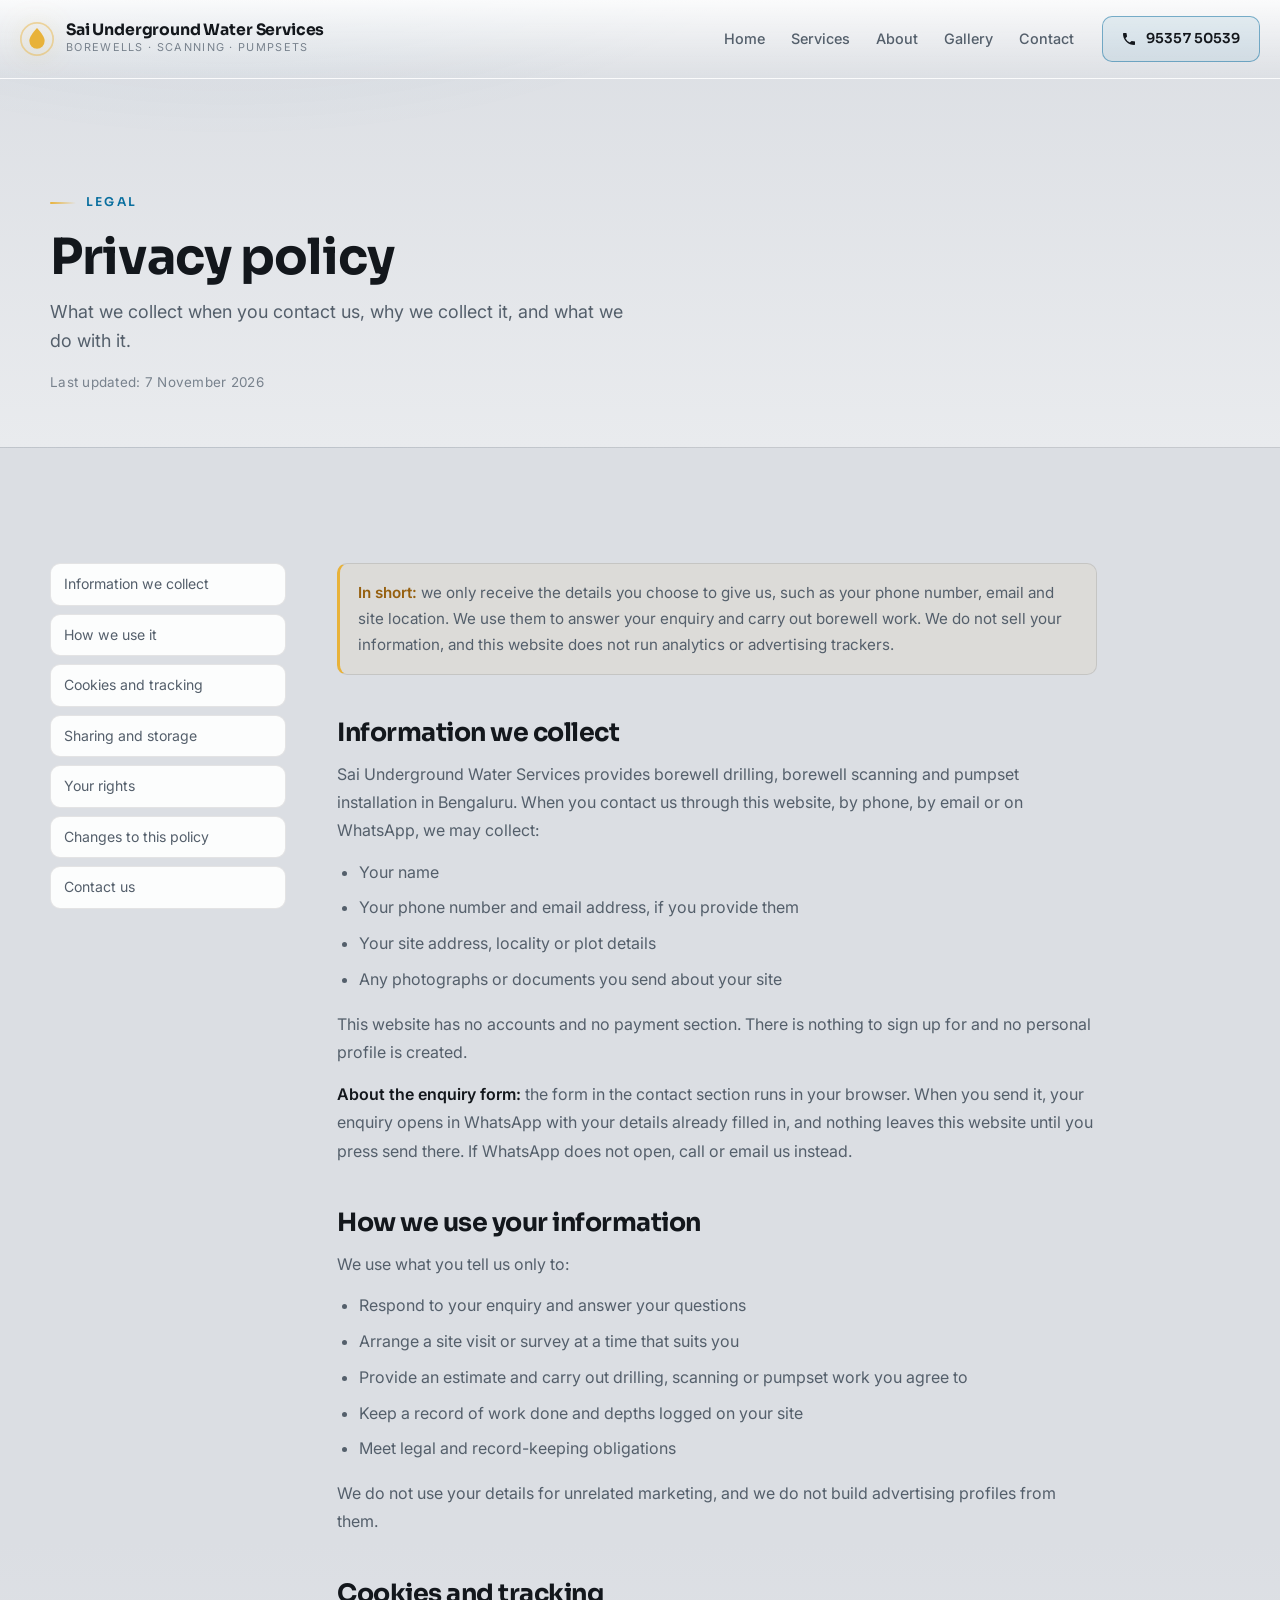
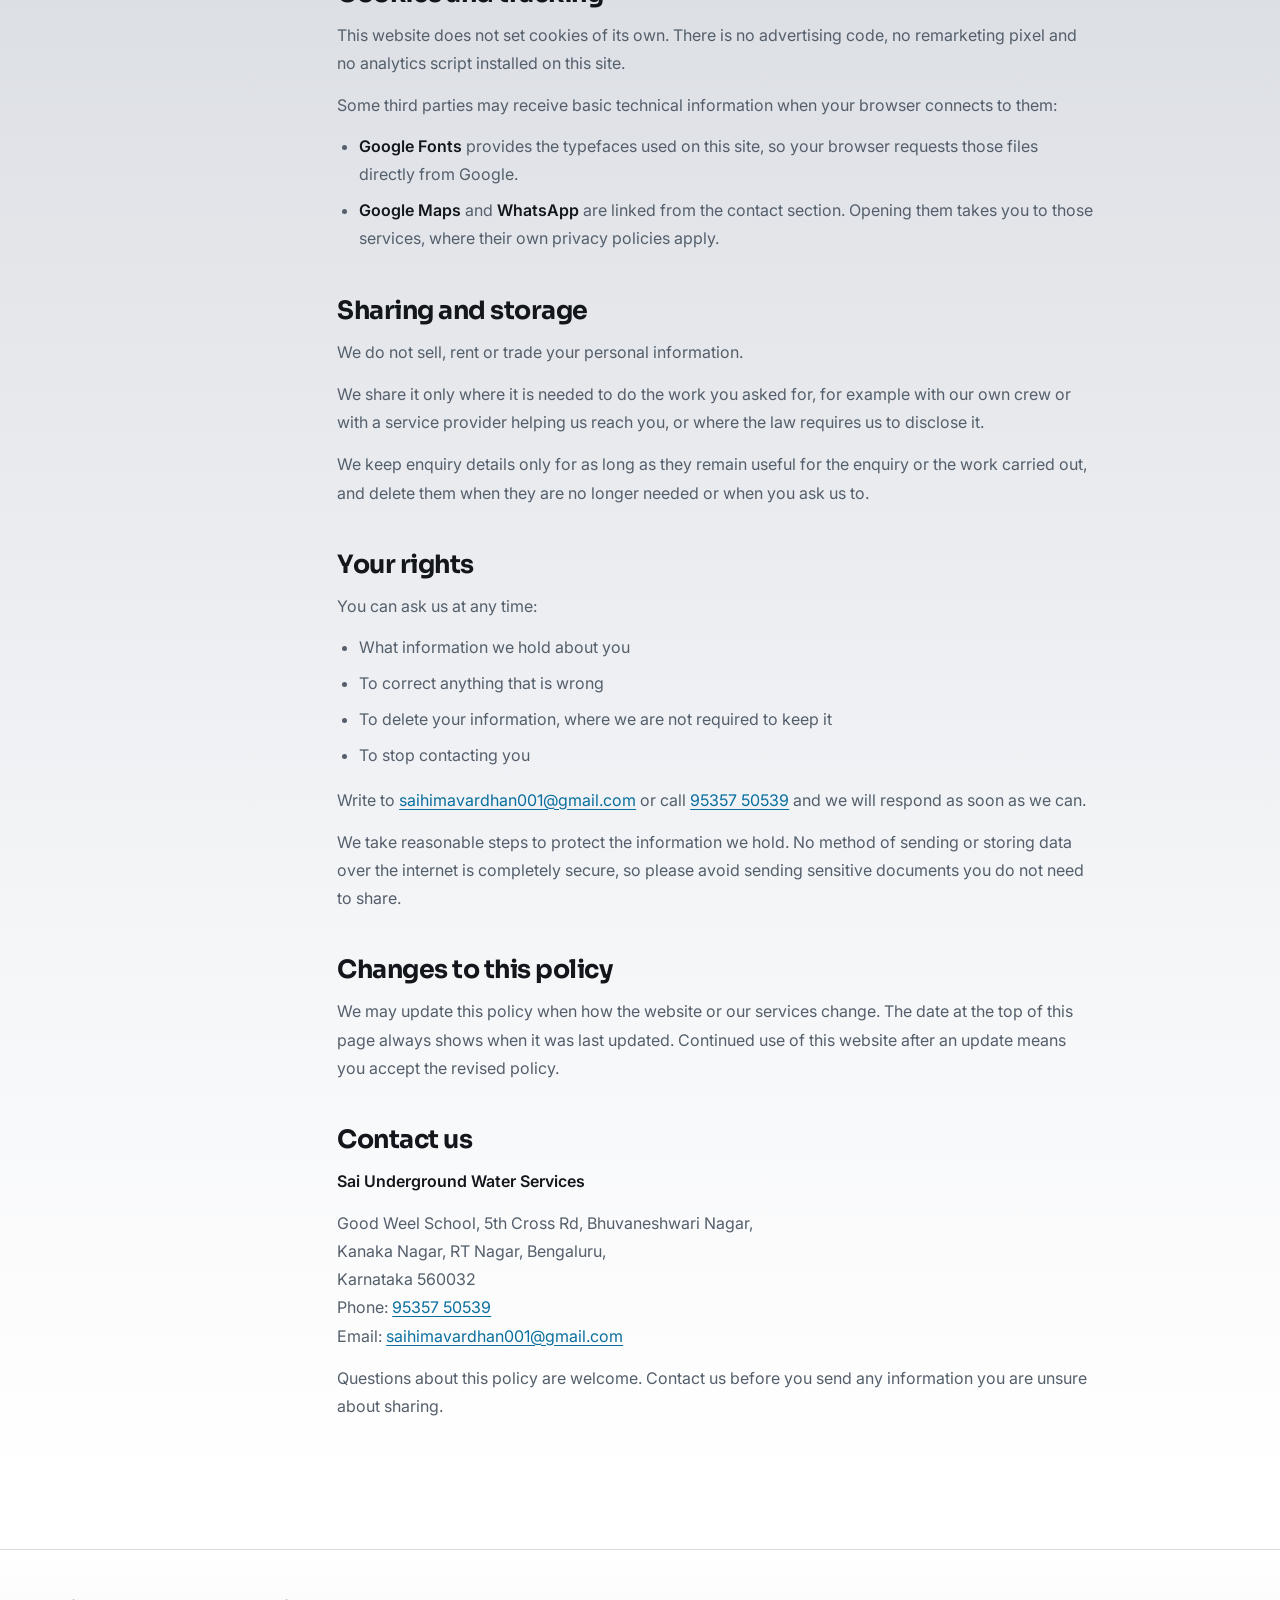
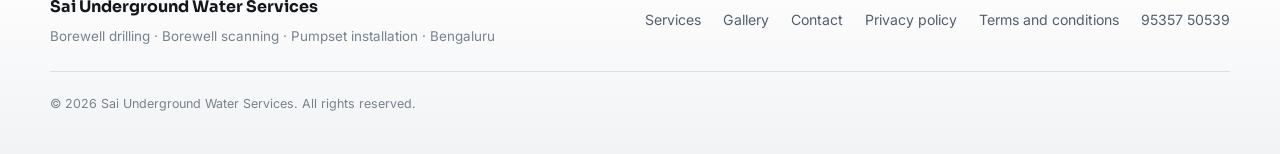
==== privacy.html @ 3553fe93 "Initial commit: Underground Water Services website" ====
<!DOCTYPE html>
<html lang="en">
<head>
<meta charset="utf-8">
<meta name="viewport" content="width=device-width, initial-scale=1">
<title>Privacy Policy | Sai Underground Water Services</title>
<meta name="description" content="How Sai Underground Water Services collects, uses and protects your information when you call, email or use this website.">
<meta name="robots" content="index, follow">
<meta name="theme-color" content="#0a1522">
<link rel="icon" href="assets/favicon.svg" type="image/svg+xml">
<link rel="icon" href="assets/favicon-32.png" sizes="32x32" type="image/png">
<link rel="apple-touch-icon" href="assets/apple-touch-icon.png">
<link rel="preconnect" href="https://fonts.googleapis.com">
<link rel="preconnect" href="https://fonts.gstatic.com" crossorigin>
<link href="https://fonts.googleapis.com/css2?family=Sora:wght@500;600;700;800&family=Inter:wght@400;500;600&display=swap" rel="stylesheet">
<link rel="stylesheet" href="css/styles.css">
<noscript>
  <style>
    .reveal { opacity: 1 !important; transform: none !important; }
    .nav-burger { display: none !important; }
    .nav-links { display: flex !important; }
  </style>
</noscript>
</head>
<body>

<div class="progress-bar" id="progressBar" aria-hidden="true"></div>

<!-- ================= NAV ================= -->
<header class="nav" id="nav">
  <div class="nav-inner">
    <a class="brand" href="index.html" aria-label="Sai Underground Water Services home">
      <span class="brand-mark" aria-hidden="true">
        <svg viewBox="0 0 40 40" width="34" height="34">
          <circle cx="20" cy="20" r="19" fill="none" stroke="currentColor" stroke-width="2" opacity=".45"/>
          <path d="M20 7c5.2 6 9 10.6 9 15.4A9 9 0 0 1 11 22.4C11 17.6 14.8 13 20 7z" fill="currentColor"/>
        </svg>
      </span>
      <span class="brand-text">
        <strong>Sai Underground Water Services</strong>
        <small>Borewells · Scanning · Pumpsets</small>
      </span>
    </a>

    <nav class="nav-links" aria-label="Primary">
      <a href="index.html">Home</a>
      <a href="index.html#services">Services</a>
      <a href="index.html#about">About</a>
      <a href="index.html#gallery">Gallery</a>
      <a href="index.html#contact">Contact</a>
    </nav>

    <a class="btn btn-call" href="tel:+919535750539">
      <svg viewBox="0 0 24 24" width="16" height="16" aria-hidden="true"><path d="M6.6 10.8a15.1 15.1 0 0 0 6.6 6.6l2.2-2.2a1 1 0 0 1 1-.25 11.4 11.4 0 0 0 3.6.57 1 1 0 0 1 1 1V20a1 1 0 0 1-1 1A17 17 0 0 1 3 4a1 1 0 0 1 1-1h3.5a1 1 0 0 1 1 1 11.4 11.4 0 0 0 .57 3.6 1 1 0 0 1-.25 1z" fill="currentColor"/></svg>
      95357 50539
    </a>

    <button class="nav-burger" id="navBurger" aria-label="Open menu" aria-expanded="false" aria-controls="navDrawer">
      <span></span><span></span><span></span>
    </button>
  </div>
  <div class="nav-drawer" id="navDrawer">
    <a href="index.html">Home</a>
    <a href="index.html#services">Services</a>
    <a href="index.html#about">About</a>
    <a href="index.html#gallery">Gallery</a>
    <a href="index.html#contact">Contact</a>
    <a class="btn btn-call" href="tel:+919535750539">Call 95357 50539</a>
  </div>
</header>

<main>

<div class="page-head">
  <div class="container">
    <p class="eyebrow">Legal</p>
    <h1>Privacy policy</h1>
    <p class="sec-sub">What we collect when you contact us, why we collect it, and what we do with it.</p>
    <p class="meta">Last updated: 7 November 2026</p>
  </div>
</div>

<section class="section">
  <div class="container legal">

    <nav class="legal-nav" aria-label="On this page">
      <a href="#collect">Information we collect</a>
      <a href="#use">How we use it</a>
      <a href="#cookies">Cookies and tracking</a>
      <a href="#sharing">Sharing and storage</a>
      <a href="#rights">Your rights</a>
      <a href="#changes">Changes to this policy</a>
      <a href="#contact-us">Contact us</a>
    </nav>

    <div class="legal-body">

      <p class="callout"><strong>In short:</strong> we only receive the details you choose to give us, such as your phone number, email and site location. We use them to answer your enquiry and carry out borewell work. We do not sell your information, and this website does not run analytics or advertising trackers.</p>

      <h2 id="collect">Information we collect</h2>
      <p>Sai Underground Water Services provides borewell drilling, borewell scanning and pumpset installation in Bengaluru. When you contact us through this website, by phone, by email or on WhatsApp, we may collect:</p>
      <ul>
        <li>Your name</li>
        <li>Your phone number and email address, if you provide them</li>
        <li>Your site address, locality or plot details</li>
        <li>Any photographs or documents you send about your site</li>
      </ul>
      <p>This website has no accounts and no payment section. There is nothing to sign up for and no personal profile is created.</p>
      <p><strong>About the enquiry form:</strong> the form in the contact section runs in your browser. When you send it, your enquiry opens in WhatsApp with your details already filled in, and nothing leaves this website until you press send there. If WhatsApp does not open, call or email us instead.</p>

      <h2 id="use">How we use your information</h2>
      <p>We use what you tell us only to:</p>
      <ul>
        <li>Respond to your enquiry and answer your questions</li>
        <li>Arrange a site visit or survey at a time that suits you</li>
        <li>Provide an estimate and carry out drilling, scanning or pumpset work you agree to</li>
        <li>Keep a record of work done and depths logged on your site</li>
        <li>Meet legal and record-keeping obligations</li>
      </ul>
      <p>We do not use your details for unrelated marketing, and we do not build advertising profiles from them.</p>

      <h2 id="cookies">Cookies and tracking</h2>
      <p>This website does not set cookies of its own. There is no advertising code, no remarketing pixel and no analytics script installed on this site.</p>
      <p>Some third parties may receive basic technical information when your browser connects to them:</p>
      <ul>
        <li><strong>Google Fonts</strong> provides the typefaces used on this site, so your browser requests those files directly from Google.</li>
        <li><strong>Google Maps</strong> and <strong>WhatsApp</strong> are linked from the contact section. Opening them takes you to those services, where their own privacy policies apply.</li>
      </ul>

      <h2 id="sharing">Sharing and storage</h2>
      <p>We do not sell, rent or trade your personal information.</p>
      <p>We share it only where it is needed to do the work you asked for, for example with our own crew or with a service provider helping us reach you, or where the law requires us to disclose it.</p>
      <p>We keep enquiry details only for as long as they remain useful for the enquiry or the work carried out, and delete them when they are no longer needed or when you ask us to.</p>

      <h2 id="rights">Your rights</h2>
      <p>You can ask us at any time:</p>
      <ul>
        <li>What information we hold about you</li>
        <li>To correct anything that is wrong</li>
        <li>To delete your information, where we are not required to keep it</li>
        <li>To stop contacting you</li>
      </ul>
      <p>Write to <a href="mailto:saihimavardhan001@gmail.com">saihimavardhan001@gmail.com</a> or call <a href="tel:+919535750539">95357 50539</a> and we will respond as soon as we can.</p>
      <p>We take reasonable steps to protect the information we hold. No method of sending or storing data over the internet is completely secure, so please avoid sending sensitive documents you do not need to share.</p>

      <h2 id="changes">Changes to this policy</h2>
      <p>We may update this policy when how the website or our services change. The date at the top of this page always shows when it was last updated. Continued use of this website after an update means you accept the revised policy.</p>

      <h2 id="contact-us">Contact us</h2>
      <p><strong>Sai Underground Water Services</strong></p>
      <address>
        Good Weel School, 5th Cross Rd, Bhuvaneshwari Nagar,<br>
        Kanaka Nagar, RT Nagar, Bengaluru,<br>
        Karnataka 560032
      </address>
      <p>Phone: <a href="tel:+919535750539">95357 50539</a><br>
      Email: <a href="mailto:saihimavardhan001@gmail.com">saihimavardhan001@gmail.com</a></p>
      <p>Questions about this policy are welcome. Contact us before you send any information you are unsure about sharing.</p>

    </div>
  </div>
</section>

</main>

<footer class="footer">
  <div class="container f-inner">
    <div class="f-brand">
      <strong>Sai Underground Water Services</strong>
      <p>Borewell drilling · Borewell scanning · Pumpset installation · Bengaluru</p>
    </div>
    <nav class="f-links" aria-label="Footer">
      <a href="index.html#services">Services</a>
      <a href="index.html#gallery">Gallery</a>
      <a href="index.html#contact">Contact</a>
      <a href="privacy.html">Privacy policy</a>
      <a href="terms.html">Terms and conditions</a>
      <a href="tel:+919535750539">95357 50539</a>
    </nav>
    <p class="f-copy">© <span id="year">2026</span> Sai Underground Water Services. All rights reserved.</p>
  </div>
</footer>

<script src="js/main.js"></script>
</body>
</html>
---- css/styles.css ----
/* =========================================================
   Sai Underground Water Services
   Premium scroll-driven borewell experience
   ========================================================= */

:root {
  /* ---- light page palette: gray to white ---- */
  --bg: #ffffff;
  --bg-soft: #f4f5f7;
  --bg-card: rgba(255, 255, 255, 0.92);

  --ink: #13171c;
  --muted: #545f6b;
  --muted-2: #78828d;
  --line: rgba(19, 26, 35, 0.11);
  --line-strong: rgba(19, 26, 35, 0.22);

  --amber: #e8b23a;
  --amber-soft: #ffd27a;
  --cyan: #0a6f9f;
  --cyan-deep: #085a84;
  --water: #1187c4;

  /* gold that stays readable as text on white */
  --gold-text: #96600f;

  --panel: rgba(255, 255, 255, 0.92);
  --shadow: 0 18px 44px -26px rgba(16, 24, 40, 0.34);
  --shadow-lg: 0 30px 70px -40px rgba(16, 24, 40, 0.42);

  --ghost-bg: rgba(255, 255, 255, 0.7);
  --ghost-hover-bg: rgba(10, 111, 159, 0.08);
  --ghost-hover-line: rgba(10, 111, 159, 0.5);
  --spot-glow: rgba(10, 111, 159, 0.13);
  --spot-line: rgba(10, 111, 159, 0.5);
  --nav-panel: rgba(255, 255, 255, 0.97);

  --radius: 18px;
  --radius-sm: 12px;
  --max: 1180px;
  --ease: cubic-bezier(0.22, 0.61, 0.36, 1);
  --font-head: "Sora", system-ui, -apple-system, "Segoe UI", sans-serif;
  --font-body: "Inter", system-ui, -apple-system, "Segoe UI", sans-serif;
}

/* The full-bleed journey scene, the nav while it sits over that scene,
   and the lightbox are dark by design. They borrow the page tokens, so
   this block gives them back the night palette in one place. */
:is(.journey, .nav:not(.is-light), .lightbox) {
  --ink: #eef5fc;
  --muted: #9db0c4;
  --muted-2: #7b8fa3;
  --line: rgba(150, 182, 214, 0.16);
  --line-strong: rgba(150, 182, 214, 0.3);
  --gold-text: #ffd27a;
  --cyan: #5fd0ff;
  --cyan-deep: #1c9ed6;
  --water: #38bdf8;
  --ghost-bg: rgba(255, 255, 255, 0.05);
  --ghost-hover-bg: rgba(95, 208, 255, 0.1);
  --ghost-hover-line: rgba(95, 208, 255, 0.55);
  --spot-glow: rgba(95, 208, 255, 0.17);
  --spot-line: rgba(95, 208, 255, 0.6);
  --nav-panel: rgba(7, 13, 21, 0.97);
  /* body already resolved --ink to the light value, so these subtrees
     have to restate color or they would inherit dark-on-dark text */
  color: var(--ink);
}

*,
*::before,
*::after {
  box-sizing: border-box;
}

html {
  background-color: #dbdee3;
  scroll-behavior: smooth;
  -webkit-text-size-adjust: 100%;
}

body {
  margin: 0;
  /* gray at the top of the document, white by the bottom */
  background: linear-gradient(
    180deg,
    #dbdee3 0%,
    #dbdee3 46%,
    #e7e9ed 60%,
    #f5f6f8 76%,
    #ffffff 92%,
    #ffffff 100%
  );
  color: var(--ink);
  font-family: var(--font-body);
  font-size: 16px;
  line-height: 1.6;
  overflow-x: hidden;
  -webkit-font-smoothing: antialiased;
}

img,
svg {
  display: block;
  max-width: 100%;
}

a {
  color: inherit;
  text-decoration: none;
}

h1,
h2,
h3,
h4 {
  font-family: var(--font-head);
  line-height: 1.08;
  margin: 0;
  letter-spacing: -0.02em;
  font-weight: 700;
}

p {
  margin: 0;
}

address {
  font-style: normal;
}

::selection {
  background: rgba(232, 178, 58, 0.35);
  color: #fff;
}

/* ---------- shared ---------- */

.container {
  width: min(100% - 40px, var(--max));
  margin-inline: auto;
}

.section {
  position: relative;
  padding: clamp(72px, 9vw, 132px) 0;
}

.eyebrow {
  display: inline-flex;
  align-items: center;
  gap: 10px;
  font-family: var(--font-head);
  font-size: 0.76rem;
  font-weight: 600;
  letter-spacing: 0.18em;
  text-transform: uppercase;
  color: var(--cyan);
  margin-bottom: 18px;
}

.eyebrow::before {
  content: "";
  width: 26px;
  height: 2px;
  border-radius: 2px;
  background: linear-gradient(90deg, var(--amber), transparent);
}

.sec-head {
  max-width: 620px;
  margin-bottom: clamp(36px, 5vw, 60px);
}

.sec-head h2 {
  font-size: clamp(2rem, 4.2vw, 3.1rem);
  margin-bottom: 16px;
}

.sec-sub {
  color: var(--muted);
  font-size: clamp(1rem, 1.4vw, 1.12rem);
  max-width: 54ch;
}

/* ---------- buttons ---------- */

.btn {
  display: inline-flex;
  align-items: center;
  justify-content: center;
  gap: 9px;
  font-family: var(--font-head);
  font-size: 0.92rem;
  font-weight: 600;
  letter-spacing: 0.01em;
  padding: 13px 22px;
  border-radius: 10px;
  border: 1px solid transparent;
  cursor: pointer;
  transition: transform 0.35s var(--ease), box-shadow 0.35s var(--ease),
    background 0.35s var(--ease), border-color 0.35s var(--ease), color 0.35s var(--ease);
  white-space: nowrap;
  will-change: transform;
}

.btn:focus-visible,
a:focus-visible,
button:focus-visible,
.tile:focus-visible {
  outline: 2px solid var(--cyan);
  outline-offset: 3px;
}

.btn-primary {
  background: linear-gradient(135deg, var(--amber-soft), var(--amber));
  color: #1a1204;
  box-shadow: 0 10px 30px -12px rgba(232, 178, 58, 0.75);
}

.btn-primary:hover {
  transform: translateY(-2px);
  box-shadow: 0 16px 36px -12px rgba(232, 178, 58, 0.85);
}

.btn-ghost {
  background: var(--ghost-bg);
  border-color: var(--line-strong);
  color: var(--ink);
  backdrop-filter: blur(6px);
}

.btn-ghost:hover {
  transform: translateY(-2px);
  border-color: var(--ghost-hover-line);
  background: var(--ghost-hover-bg);
}

/* =========================================================
   PROGRESS BAR
   ========================================================= */

.progress-bar {
  position: fixed;
  top: 0;
  left: 0;
  height: 2px;
  width: 100%;
  transform: scaleX(0);
  transform-origin: 0 50%;
  background: linear-gradient(90deg, var(--cyan), var(--amber));
  z-index: 120;
  pointer-events: none;
}

/* =========================================================
   NAV
   ========================================================= */

.nav {
  position: fixed;
  top: 0;
  left: 0;
  right: 0;
  z-index: 100;
  padding: 16px 0;
  transition: background 0.4s var(--ease), padding 0.4s var(--ease),
    border-color 0.4s var(--ease), backdrop-filter 0.4s var(--ease);
  border-bottom: 1px solid transparent;
  background: linear-gradient(180deg, rgba(7, 13, 21, 0.72), rgba(7, 13, 21, 0));
}

.nav.is-scrolled {
  padding: 10px 0;
  background: rgba(7, 13, 21, 0.82);
  backdrop-filter: blur(14px);
  -webkit-backdrop-filter: blur(14px);
  border-bottom-color: var(--line);
}

/* over the light page instead of the scene */
.nav.is-light {
  background: linear-gradient(180deg, rgba(255, 255, 255, 0.88), rgba(255, 255, 255, 0));
}

.nav.is-light.is-scrolled {
  background: rgba(255, 255, 255, 0.86);
  border-bottom-color: var(--line);
}

.nav-inner {
  width: min(100% - 40px, 1320px);
  margin-inline: auto;
  display: flex;
  align-items: center;
  gap: 28px;
}

.brand {
  display: inline-flex;
  align-items: center;
  gap: 12px;
  min-width: 0;
}

.brand-mark {
  color: var(--amber);
  flex: none;
  filter: drop-shadow(0 0 14px rgba(232, 178, 58, 0.35));
}

.brand-mark svg {
  width: 34px;
  height: 34px;
}

.brand-text {
  display: flex;
  flex-direction: column;
  min-width: 0;
}

.brand-text strong {
  font-family: var(--font-head);
  font-size: 0.98rem;
  font-weight: 700;
  line-height: 1.15;
  letter-spacing: -0.01em;
  white-space: nowrap;
}

.brand-text small {
  color: var(--muted-2);
  font-size: 0.68rem;
  letter-spacing: 0.12em;
  text-transform: uppercase;
  white-space: nowrap;
}

.nav-links {
  display: flex;
  align-items: center;
  gap: 26px;
  margin-left: auto;
}

.nav-links a {
  position: relative;
  z-index: 0;
  font-size: 0.9rem;
  font-weight: 500;
  color: var(--muted);
  padding: 6px 0;
  transition: color 0.3s var(--ease);
}

/* soft pool of light that sits behind the current section's link */
.nav-links a::before {
  content: "";
  position: absolute;
  left: 0;
  top: 50%;
  width: 100%;
  height: 300%;
  transform: translateY(-50%);
  background: radial-gradient(
    closest-side,
    var(--spot-glow),
    transparent 78%
  );
  opacity: 0;
  transition: opacity 0.45s var(--ease);
  pointer-events: none;
  z-index: -1;
}

.nav-links a::after {
  content: "";
  position: absolute;
  left: 0;
  bottom: 0;
  width: 100%;
  height: 1px;
  background: linear-gradient(90deg, var(--cyan), var(--amber));
  transform: scaleX(0);
  transform-origin: 0 50%;
  transition: transform 0.4s var(--ease), box-shadow 0.4s var(--ease);
}

.nav-links a:hover {
  color: var(--ink);
}

.nav-links a:hover::after {
  transform: scaleX(1);
}

/* the section you are currently reading stays lit */
.nav-links a.is-active {
  color: var(--ink);
}

.nav-links a.is-active::before {
  opacity: 1;
}

.nav-links a.is-active::after {
  transform: scaleX(1);
  box-shadow: 0 0 10px var(--spot-line);
}

.btn-call {
  background: var(--ghost-hover-bg);
  border-color: var(--spot-line);
  color: var(--ink);
  font-size: 0.86rem;
  padding: 11px 18px;
}

.btn-call:hover {
  background: var(--spot-glow);
  border-color: var(--spot-line);
  transform: translateY(-1px);
}

.nav-burger {
  display: none;
  margin-left: auto;
  width: 44px;
  height: 44px;
  border-radius: 12px;
  border: 1px solid var(--line-strong);
  background: var(--ghost-bg);
  cursor: pointer;
  padding: 12px 11px;
  flex-direction: column;
  justify-content: space-between;
}

.nav-burger span {
  display: block;
  height: 2px;
  border-radius: 2px;
  background: var(--ink);
  transition: transform 0.35s var(--ease), opacity 0.25s var(--ease);
}

.nav-burger[aria-expanded="true"] span:nth-child(1) {
  transform: translateY(8px) rotate(45deg);
}

.nav-burger[aria-expanded="true"] span:nth-child(2) {
  opacity: 0;
}

.nav-burger[aria-expanded="true"] span:nth-child(3) {
  transform: translateY(-8px) rotate(-45deg);
}

.nav-drawer {
  display: none;
  flex-direction: column;
  gap: 4px;
  padding: 14px 20px 22px;
  background: var(--nav-panel);
  border-bottom: 1px solid var(--line);
  backdrop-filter: blur(16px);
}

.nav-drawer.open {
  display: flex;
}

.nav-drawer a {
  position: relative;
  padding: 12px 4px;
  color: var(--muted);
  border-bottom: 1px solid var(--line);
  font-size: 1rem;
  transition: color 0.3s var(--ease), background 0.3s var(--ease),
    box-shadow 0.3s var(--ease);
}

.nav-drawer a.is-active {
  color: var(--ink);
  box-shadow: inset 3px 0 0 var(--spot-line);
  background: linear-gradient(90deg, var(--spot-glow), transparent);
}

.nav-drawer a:last-child {
  border-bottom: 0;
}

.nav-drawer .btn {
  margin-top: 12px;
  color: var(--ink);
}

/* =========================================================
   JOURNEY / CINEMATIC SCROLL SCENE
   ========================================================= */

.journey {
  position: relative;
  height: 660vh;
  background: #07111f;
}

.journey-sticky {
  position: sticky;
  top: 0;
  height: 100vh;
  height: 100svh;
  overflow: hidden;
}

.scene {
  position: absolute;
  inset: 0;
  width: 100%;
  height: 100%;
}

/* readability scrims */
.journey-sticky::before {
  content: "";
  position: absolute;
  inset: 0;
  z-index: 2;
  pointer-events: none;
  background:
    linear-gradient(90deg, rgba(4, 10, 18, 0.82) 0%, rgba(4, 10, 18, 0.35) 32%, rgba(4, 10, 18, 0) 62%),
    linear-gradient(180deg, rgba(4, 10, 18, 0.55) 0%, rgba(4, 10, 18, 0) 22%, rgba(4, 10, 18, 0) 70%, rgba(4, 10, 18, 0.75) 100%);
}

.hero-copy {
  position: absolute;
  z-index: 4;
  left: clamp(20px, 7vw, 110px);
  top: 47%;
  transform: translateY(calc(-50% + var(--hero-y, 0px)));
  max-width: 720px;
  opacity: var(--hero-o, 1);
  visibility: var(--hero-v, visible);
  will-change: transform, opacity;
}

.hero-copy .eyebrow {
  color: var(--amber-soft);
}

.hero-copy h1 {
  font-size: clamp(2.4rem, 5.2vw, 3.9rem);
  font-weight: 800;
  letter-spacing: -0.035em;
  text-shadow: 0 18px 60px rgba(0, 0, 0, 0.45);
}

.hero-copy h1 em {
  font-style: normal;
  background: linear-gradient(120deg, var(--cyan) 0%, #a8e6ff 45%, var(--water) 100%);
  -webkit-background-clip: text;
  background-clip: text;
  color: transparent;
  filter: drop-shadow(0 0 18px rgba(95, 208, 255, 0.14));
}

.hero-copy .lede {
  margin-top: 24px;
  color: #b9c9da;
  font-size: clamp(1rem, 1.35vw, 1.12rem);
  line-height: 1.68;
  max-width: 46ch;
  text-shadow: 0 2px 20px rgba(0, 0, 0, 0.5);
}

.hero-cta {
  display: flex;
  flex-wrap: wrap;
  gap: 12px;
  margin-top: 32px;
}

.hero-cta .btn {
  pointer-events: auto;
}

/* step captions */

.steps {
  position: absolute;
  z-index: 4;
  left: clamp(20px, 7vw, 110px);
  bottom: clamp(40px, 8vh, 88px);
  width: min(440px, calc(100vw - 48px));
  height: 0;
  pointer-events: none;
}

.step {
  position: absolute;
  left: 0;
  bottom: 0;
  width: 100%;
  padding: 20px 22px 21px;
  border: 1px solid var(--line);
  border-radius: var(--radius);
  background: linear-gradient(160deg, rgba(14, 28, 42, 0.82), rgba(7, 14, 23, 0.72));
  box-shadow: 0 26px 70px -30px rgba(0, 0, 0, 0.9);
  opacity: 0;
  transform: translateY(20px);
  transition: opacity 0.55s var(--ease), transform 0.65s var(--ease);
  will-change: opacity, transform;
}

.step.is-active {
  opacity: 1;
  transform: translateY(0);
}

.step-num {
  display: inline-block;
  font-family: var(--font-head);
  font-size: 0.72rem;
  font-weight: 700;
  letter-spacing: 0.16em;
  color: var(--amber);
  margin-bottom: 8px;
}

.step h3 {
  font-size: 1.22rem;
  margin-bottom: 7px;
}

.step p {
  color: var(--muted);
  font-size: 0.9rem;
  line-height: 1.58;
}

.step-cta {
  display: flex;
  flex-wrap: wrap;
  gap: 10px;
  margin-top: 16px;
  pointer-events: none;
}

.step.is-active .step-cta {
  pointer-events: auto;
}

.step-cta .btn {
  padding: 10px 18px;
  font-size: 0.84rem;
}

/* depth HUD */

.depth-hud {
  position: absolute;
  z-index: 4;
  right: clamp(16px, 3.4vw, 48px);
  top: 50%;
  transform: translateY(-50%);
  display: flex;
  flex-direction: column;
  align-items: center;
  gap: 14px;
  pointer-events: none;
  opacity: var(--hud-o, 1);
  transition: opacity 0.4s var(--ease);
}

.depth-track {
  position: relative;
  width: 3px;
  height: clamp(140px, 26vh, 240px);
  border-radius: 3px;
  background: rgba(255, 255, 255, 0.12);
  overflow: visible;
}

.depth-fill {
  position: absolute;
  inset: 0;
  border-radius: 3px;
  background: linear-gradient(180deg, var(--amber), var(--cyan));
  transform-origin: 50% 0;
  transform: scaleY(var(--f, 0));
}

.depth-dot {
  position: absolute;
  left: 50%;
  top: calc(var(--f, 0) * 100%);
  width: 11px;
  height: 11px;
  margin-left: -5.5px;
  margin-top: -5.5px;
  border-radius: 50%;
  background: #eaf9ff;
  box-shadow: 0 0 0 4px rgba(95, 208, 255, 0.14), 0 0 10px rgba(95, 208, 255, 0.4);
}

.depth-read {
  display: flex;
  align-items: baseline;
  gap: 3px;
  font-family: var(--font-head);
  font-size: 1.05rem;
  font-weight: 700;
  color: #dff4ff;
  text-shadow: 0 2px 16px rgba(0, 0, 0, 0.6);
  font-variant-numeric: tabular-nums;
}

.depth-read small {
  font-size: 0.66rem;
  font-weight: 600;
  color: var(--muted);
  letter-spacing: 0.08em;
}

/* scroll hint */

.scroll-hint {
  position: absolute;
  z-index: 5;
  left: 50%;
  bottom: 26px;
  transform: translateX(-50%);
  display: flex;
  align-items: center;
  gap: 8px;
  font-family: var(--font-head);
  font-size: 0.66rem;
  font-weight: 600;
  letter-spacing: 0.24em;
  text-transform: uppercase;
  color: rgba(210, 230, 245, 0.55);
  opacity: var(--hint-o, 1);
  pointer-events: none;
  transition: opacity 0.4s var(--ease);
}

.scroll-hint svg {
  animation: hint-bob 2.4s var(--ease) infinite;
}

@keyframes hint-bob {
  0%, 100% { transform: translateY(-2px); }
  50% { transform: translateY(4px); }
}

/* =========================================================
   SERVICES
   ========================================================= */

.services {
  background:
    radial-gradient(900px 500px at 82% -10%, rgba(10, 111, 159, 0.07), transparent 60%),
    linear-gradient(180deg, #e9ebee 0%, #eff1f4 100%);
  border-top: 1px solid var(--line);
}

/* Numbered editorial rows: no boxes, no icon tiles. Each row
   arrives as it crosses the viewport, with its number, title and
   detail list cascading in behind the row itself. */
.svc-rows {
  border-top: 1px solid var(--line);
}

.svc-row {
  display: grid;
  grid-template-columns: clamp(58px, 7vw, 104px) minmax(0, 1.12fr) minmax(0, 0.88fr);
  gap: clamp(16px, 3vw, 48px);
  align-items: start;
  padding: clamp(28px, 3.6vw, 46px) 0;
  border-bottom: 1px solid var(--line);
}

.svc-n {
  font-family: var(--font-head);
  font-size: clamp(2.1rem, 4.4vw, 3.4rem);
  font-weight: 700;
  line-height: 0.92;
  letter-spacing: -0.04em;
  color: rgba(19, 26, 35, 0.15);
  font-variant-numeric: tabular-nums;
  transition: color 0.5s var(--ease);
}

.svc-row:hover .svc-n {
  color: rgba(10, 111, 159, 0.55);
}

.svc-body h3 {
  font-size: clamp(1.28rem, 2.2vw, 1.72rem);
  margin-bottom: 12px;
}

.svc-body p {
  color: var(--muted);
  font-size: 0.97rem;
  line-height: 1.7;
  max-width: 56ch;
}

.svc-row .ticks {
  margin: 4px 0 0;
}

/* inner cascade, so each row builds rather than pops in as one block */
.svc-n,
.svc-body,
.svc-row .ticks {
  opacity: 0;
  transform: translateY(14px);
  transition: opacity 0.7s var(--ease), transform 0.7s var(--ease);
}

.svc-body {
  transition-delay: 0.08s;
}

.svc-row .ticks {
  transition-delay: 0.16s;
}

.svc-row.in .svc-n,
.svc-row.in .svc-body,
.svc-row.in .ticks {
  opacity: 1;
  transform: none;
}

.ticks {
  list-style: none;
  margin: 18px 0 0;
  padding: 0;
  display: grid;
  gap: 8px;
}

.ticks li {
  position: relative;
  padding-left: 22px;
  font-size: 0.88rem;
  color: var(--muted);
}

.ticks li::before {
  content: "";
  position: absolute;
  left: 2px;
  top: 0.5em;
  width: 7px;
  height: 7px;
  border-radius: 50%;
  background: var(--cyan);
  box-shadow: 0 0 8px var(--spot-line);
}

/* =========================================================
   ABOUT
   ========================================================= */

.about {
  background:
    radial-gradient(760px 460px at 8% 20%, rgba(232, 178, 58, 0.1), transparent 65%),
    linear-gradient(180deg, #f2f3f6, #f7f8fa);
}

.about-grid {
  display: grid;
  grid-template-columns: 1.05fr 0.95fr;
  gap: clamp(32px, 5vw, 72px);
  align-items: center;
}

.about-copy h2 {
  font-size: clamp(2rem, 4vw, 3rem);
  margin-bottom: 22px;
}

.about-copy p {
  color: var(--muted);
  margin-bottom: 16px;
  max-width: 56ch;
}

.about-copy .btn {
  margin-top: 14px;
}

.about-feats {
  display: grid;
  grid-template-columns: 1fr 1fr;
  gap: 14px;
}

.feat {
  padding: 22px 20px;
  border: 1px solid var(--line);
  border-radius: var(--radius-sm);
  background: var(--panel);
  box-shadow: var(--shadow);
  transition: transform 0.45s var(--ease), border-color 0.45s var(--ease);
}

.feat:hover {
  transform: translateY(-3px);
  border-color: rgba(232, 178, 58, 0.5);
}

.feat strong {
  display: block;
  font-family: var(--font-head);
  font-size: 0.95rem;
  margin-bottom: 7px;
  color: var(--gold-text);
}

.feat span {
  color: var(--muted);
  font-size: 0.86rem;
  line-height: 1.55;
}

/* =========================================================
   GALLERY
   ========================================================= */

.gallery {
  background:
    radial-gradient(900px 500px at 100% 0%, rgba(10, 111, 159, 0.06), transparent 60%),
    linear-gradient(180deg, #f7f8fa, #fdfdfe);
  border-top: 1px solid var(--line);
}

.grid {
  display: grid;
  grid-template-columns: repeat(3, 1fr);
  grid-auto-rows: 214px;
  gap: 16px;
}

.tile {
  position: relative;
  margin: 0;
  overflow: hidden;
  border-radius: var(--radius);
  border: 1px solid var(--line);
  background: linear-gradient(145deg, #e4e7ec, #f2f4f7);
  cursor: zoom-in;
}

.tile:nth-child(1) {
  grid-column: span 2;
  grid-row: span 2;
}

.tile img {
  width: 100%;
  height: 100%;
  object-fit: cover;
  transition: transform 0.9s var(--ease), filter 0.7s var(--ease);
}

.tile:hover img,
.tile:focus-visible img {
  transform: scale(1.06);
  filter: saturate(1.08);
}

.tile figcaption {
  position: absolute;
  left: 0;
  right: 0;
  bottom: 0;
  padding: 34px 18px 15px;
  background: linear-gradient(180deg, transparent, rgba(4, 9, 15, 0.88));
  font-family: var(--font-head);
  font-size: 0.86rem;
  font-weight: 600;
  color: #e6f2fc;
  pointer-events: none;
}

/* missing-photo placeholder */
.tile.is-missing {
  cursor: default;
}

.tile.is-missing img {
  display: none;
}

.tile .ph {
  position: absolute;
  inset: 0;
  display: flex;
  flex-direction: column;
  align-items: center;
  justify-content: center;
  gap: 12px;
  background:
    radial-gradient(320px 200px at 30% 20%, rgba(10, 111, 159, 0.1), transparent 65%),
    repeating-linear-gradient(135deg, rgba(19, 26, 35, 0.035) 0 12px, transparent 12px 24px);
  color: var(--muted-2);
  font-size: 0.8rem;
  letter-spacing: 0.05em;
}

.tile .ph svg {
  width: 34px;
  height: 34px;
  color: rgba(10, 111, 159, 0.55);
}

/* =========================================================
   CONTACT
   ========================================================= */

.contact {
  background:
    radial-gradient(1000px 560px at 50% 0%, rgba(10, 111, 159, 0.07), transparent 62%),
    linear-gradient(180deg, #fdfdfe, #ffffff);
  border-top: 1px solid var(--line);
}

.contact-grid {
  display: grid;
  grid-template-columns: repeat(3, 1fr);
  gap: 18px;
  margin-bottom: 22px;
}

.c-card {
  padding: 28px 24px;
  border: 1px solid var(--line);
  border-radius: var(--radius);
  background: var(--panel);
  box-shadow: var(--shadow);
  display: flex;
  flex-direction: column;
  align-items: flex-start;
  gap: 10px;
  transition: transform 0.45s var(--ease), border-color 0.45s var(--ease);
}

.c-card:hover {
  transform: translateY(-4px);
  border-color: var(--ghost-hover-line);
}

.c-ico {
  display: inline-flex;
  align-items: center;
  justify-content: center;
  width: 44px;
  height: 44px;
  border-radius: 12px;
  color: var(--cyan);
  background: var(--ghost-hover-bg);
  border: 1px solid var(--ghost-hover-line);
  margin-bottom: 4px;
}

.c-ico svg {
  width: 21px;
  height: 21px;
}

.c-card h3 {
  font-size: 0.92rem;
  letter-spacing: 0.08em;
  text-transform: uppercase;
  color: var(--muted-2);
  font-weight: 600;
}

.c-big {
  font-family: var(--font-head);
  font-size: clamp(1.18rem, 1.8vw, 1.42rem);
  font-weight: 700;
  color: var(--ink);
  letter-spacing: -0.01em;
  transition: color 0.3s var(--ease);
  word-break: break-word;
}

.c-big:hover {
  color: var(--gold-text);
}

.c-mail {
  font-size: clamp(0.98rem, 1.5vw, 1.12rem);
}

.c-card p {
  color: var(--muted);
  font-size: 0.88rem;
  line-height: 1.55;
}

.c-card address {
  color: var(--muted);
  font-size: 0.9rem;
  line-height: 1.65;
}

.c-card .btn {
  margin-top: auto;
  padding: 10px 18px;
  font-size: 0.84rem;
}

.enquiry {
  border: 1px solid var(--line);
  border-radius: var(--radius);
  background: var(--panel);
  box-shadow: var(--shadow);
  padding: clamp(24px, 4vw, 38px);
}

.enquiry h3 {
  font-size: 1.3rem;
  margin-bottom: 20px;
}

.f-row {
  display: grid;
  grid-template-columns: 1fr 1fr;
  gap: 14px;
}

.enquiry label {
  display: block;
  margin-bottom: 14px;
  font-size: 0.78rem;
  font-weight: 600;
  letter-spacing: 0.06em;
  text-transform: uppercase;
  color: var(--muted-2);
}

.enquiry input,
.enquiry textarea {
  width: 100%;
  margin-top: 8px;
  padding: 13px 15px;
  border-radius: var(--radius-sm);
  border: 1px solid var(--line-strong);
  background: #ffffff;
  color: var(--ink);
  font-family: var(--font-body);
  font-size: 0.95rem;
  font-weight: 400;
  letter-spacing: normal;
  text-transform: none;
  transition: border-color 0.3s var(--ease), box-shadow 0.3s var(--ease);
}

.enquiry input::placeholder,
.enquiry textarea::placeholder {
  color: var(--muted-2);
}

.enquiry input:focus,
.enquiry textarea:focus {
  outline: none;
  border-color: var(--ghost-hover-line);
  box-shadow: 0 0 0 3px var(--spot-glow);
}

.enquiry textarea {
  resize: vertical;
  min-height: 110px;
}

.enquiry .btn {
  margin-top: 6px;
}

.f-hint {
  margin: -4px 0 8px;
  color: var(--muted-2);
  font-size: 0.85rem;
  line-height: 1.6;
  max-width: 62ch;
}

.f-note {
  margin-top: 14px;
  font-size: 0.88rem;
  color: var(--cyan);
  min-height: 1.2em;
}

.f-note.error {
  color: #b3261e;
}

/* =========================================================
   FOOTER
   ========================================================= */

.footer {
  border-top: 1px solid var(--line);
  background: linear-gradient(180deg, #ffffff, #f2f3f5);
  padding: 44px 0 40px;
}

.f-inner {
  display: flex;
  flex-wrap: wrap;
  align-items: center;
  justify-content: space-between;
  gap: 24px;
}

.f-brand strong {
  display: block;
  font-family: var(--font-head);
  font-size: 1rem;
  margin-bottom: 6px;
}

.f-brand p {
  color: var(--muted-2);
  font-size: 0.84rem;
}

.f-links {
  display: flex;
  flex-wrap: wrap;
  gap: 22px;
}

.f-links a {
  color: var(--muted);
  font-size: 0.88rem;
  transition: color 0.3s var(--ease);
}

.f-links a:hover {
  color: var(--gold-text);
}

.f-copy {
  width: 100%;
  padding-top: 22px;
  border-top: 1px solid var(--line);
  color: var(--muted-2);
  font-size: 0.78rem;
}

/* =========================================================
   LIGHTBOX
   ========================================================= */

.lightbox {
  position: fixed;
  inset: 0;
  z-index: 200;
  display: flex;
  align-items: center;
  justify-content: center;
  padding: 28px;
  background: rgba(3, 7, 12, 0.94);
  backdrop-filter: blur(8px);
  opacity: 0;
  transition: opacity 0.3s var(--ease);
}

.lightbox[hidden] {
  display: none;
}

.lightbox.open {
  opacity: 1;
}

.lightbox img {
  max-width: min(1100px, 92vw);
  max-height: 84vh;
  width: auto;
  border-radius: 14px;
  box-shadow: 0 40px 120px -30px rgba(0, 0, 0, 0.9);
}

.lb-close {
  position: absolute;
  top: 20px;
  right: 22px;
  width: 46px;
  height: 46px;
  padding: 0;
  display: inline-flex;
  align-items: center;
  justify-content: center;
  border-radius: 12px;
  border: 1px solid var(--line-strong);
  background: rgba(255, 255, 255, 0.06);
  color: var(--ink);
  cursor: pointer;
  transition: background 0.3s var(--ease), border-color 0.3s var(--ease);
}

.lb-close:hover {
  background: rgba(255, 255, 255, 0.14);
  border-color: rgba(95, 208, 255, 0.5);
}

/* =========================================================
   REVEAL
   ========================================================= */

.reveal {
  opacity: 0;
  transform: translateY(28px);
  transition: opacity 0.85s var(--ease), transform 0.85s var(--ease);
  will-change: opacity, transform;
}

.reveal.in {
  opacity: 1;
  transform: none;
}

/* =========================================================
   LEGAL PAGES (privacy / terms)
   ========================================================= */

.page-head {
  position: relative;
  padding: clamp(124px, 15vw, 186px) 0 clamp(34px, 5vw, 54px);
  background:
    radial-gradient(900px 420px at 18% -30%, rgba(10, 111, 159, 0.08), transparent 65%),
    linear-gradient(180deg, #dbdee3, #e9ebee);
  border-bottom: 1px solid var(--line);
}

.page-head .container {
  max-width: var(--max);
}

.page-head h1 {
  font-size: clamp(2rem, 4.4vw, 3.1rem);
  margin-bottom: 14px;
}

.page-head .meta {
  margin-top: 16px;
  color: var(--muted-2);
  font-size: 0.84rem;
  letter-spacing: 0.02em;
}

.legal {
  display: grid;
  grid-template-columns: 236px minmax(0, 1fr);
  gap: clamp(24px, 4vw, 56px);
  align-items: start;
}

.legal-nav {
  position: sticky;
  top: 96px;
  display: grid;
  gap: 8px;
}

.legal-nav a {
  display: block;
  padding: 9px 13px;
  border: 1px solid var(--line);
  border-radius: 10px;
  background: var(--panel);
  color: var(--muted);
  font-size: 0.88rem;
  transition: color 0.3s var(--ease), border-color 0.3s var(--ease),
    background 0.3s var(--ease);
}

.legal-nav a:hover,
.legal-nav a.is-current {
  color: var(--ink);
  border-color: var(--ghost-hover-line);
  background: var(--ghost-hover-bg);
}

.legal-body {
  max-width: 76ch;
}

.legal-body h2 {
  font-size: clamp(1.24rem, 2.4vw, 1.58rem);
  margin: 44px 0 14px;
  scroll-margin-top: 110px;
}

.legal-body h2:first-child {
  margin-top: 0;
}

.legal-body h3 {
  font-family: var(--font-head);
  font-size: 1.02rem;
  font-weight: 600;
  color: var(--gold-text);
  margin: 26px 0 8px;
}

.legal-body p {
  color: var(--muted);
  line-height: 1.76;
  margin-bottom: 14px;
}

.legal-body ul,
.legal-body ol {
  color: var(--muted);
  line-height: 1.74;
  margin: 0 0 16px;
  padding-left: 22px;
  display: grid;
  gap: 8px;
}

.legal-body strong {
  color: var(--ink);
  font-weight: 600;
}

.legal-body a {
  color: var(--cyan);
  text-decoration: underline;
  text-underline-offset: 3px;
}

.legal-body .callout {
  border: 1px solid var(--line);
  border-left: 3px solid var(--amber);
  background: rgba(232, 178, 58, 0.06);
  border-radius: 10px;
  padding: 16px 18px;
  margin: 0 0 20px;
  color: var(--muted);
  font-size: 0.95rem;
  line-height: 1.7;
}

.legal-body .callout strong {
  color: var(--gold-text);
}

.legal-body address {
  color: var(--muted);
  line-height: 1.75;
}

/* =========================================================
   RESPONSIVE
   ========================================================= */

@media (max-width: 1080px) {
  .nav-links {
    gap: 18px;
  }

  .brand-text strong {
    font-size: 0.9rem;
  }
}

@media (max-width: 940px) {
  .nav-links,
  .nav > .nav-inner > .btn-call {
    display: none;
  }

  .nav-burger {
    display: flex;
  }

  .about-grid {
    grid-template-columns: 1fr;
  }

  /* service rows: number and copy side by side, detail list under */
  .svc-row {
    grid-template-columns: 54px minmax(0, 1fr);
    gap: 8px 18px;
  }

  .svc-row .ticks {
    grid-column: 2;
    margin-top: 6px;
  }

  .legal {
    grid-template-columns: 1fr;
  }

  .legal-nav {
    position: static;
    grid-template-columns: repeat(auto-fit, minmax(170px, 1fr));
  }

  .contact-grid {
    grid-template-columns: 1fr 1fr;
  }

  .contact-grid .c-card:last-child {
    grid-column: span 2;
  }

  .journey {
    height: 520vh;
  }
}

@media (max-width: 760px) {
  .svc-row {
    grid-template-columns: 1fr;
    gap: 12px;
  }

  .svc-row .ticks {
    grid-column: 1;
  }

  .svc-n {
    font-size: 2rem;
  }

  .hero-copy {
    left: 20px;
    right: 20px;
    top: 43%;
    max-width: 520px;
  }

  .hero-copy .lede {
    max-width: 40ch;
  }

  .steps {
    left: 20px;
    right: 20px;
    width: auto;
    bottom: clamp(26px, 6vh, 50px);
  }

  .step {
    padding: 16px 17px 17px;
  }

  .step h3 {
    font-size: 1.06rem;
  }

  .step p {
    font-size: 0.84rem;
  }

  .depth-hud {
    right: 12px;
    gap: 9px;
  }

  .depth-track {
    height: 120px;
  }

  .depth-read {
    font-size: 0.86rem;
  }

  .grid {
    grid-template-columns: repeat(2, 1fr);
    grid-auto-rows: 190px;
  }

  .tile:nth-child(1) {
    grid-column: span 2;
    grid-row: auto;
  }

  .contact-grid {
    grid-template-columns: 1fr;
  }

  .contact-grid .c-card:last-child {
    grid-column: auto;
  }

  .f-row {
    grid-template-columns: 1fr;
  }

  .journey {
    height: 440vh;
  }
}

@media (max-width: 560px) {
  .brand-text small {
    display: none;
  }

  .brand-text strong {
    font-size: 0.84rem;
    white-space: normal;
    max-width: 170px;
    line-height: 1.2;
  }

  .hero-copy h1 {
    font-size: clamp(1.9rem, 8vw, 2.4rem);
  }

  .hero-copy .lede {
    font-size: 0.94rem;
  }

  .hero-cta .btn {
    padding: 11px 17px;
    font-size: 0.84rem;
  }

  .scroll-hint {
    display: none;
  }

  .depth-hud {
    top: auto;
    bottom: 24px;
    transform: none;
    flex-direction: row;
  }

  .depth-track {
    width: clamp(90px, 30vw, 140px);
    height: 3px;
  }

  .depth-fill {
    background: linear-gradient(90deg, var(--amber), var(--cyan));
    transform-origin: 0 50%;
    transform: scaleX(var(--f, 0));
  }

  .depth-dot {
    left: calc(var(--f, 0) * 100%);
    top: 50%;
    margin-left: -5.5px;
    margin-top: -5.5px;
  }

  .grid {
    grid-template-columns: 1fr;
    grid-auto-rows: 220px;
  }

  .tile:nth-child(1) {
    grid-column: auto;
  }

  .about-feats {
    grid-template-columns: 1fr;
  }

  .steps {
    bottom: 78px;
  }

  .journey {
    height: 400vh;
  }
}

/* =========================================================
   REDUCED MOTION
   ========================================================= */

html.reduced .journey {
  height: 100vh;
  height: 100svh;
}

html.reduced .journey-sticky {
  position: relative;
}

html.reduced .steps,
html.reduced .scroll-hint,
html.reduced .depth-hud {
  display: none;
}

html.reduced .reveal {
  opacity: 1;
  transform: none;
  transition: none;
}

html.reduced .svc-n,
html.reduced .svc-body,
html.reduced .svc-row .ticks {
  opacity: 1;
  transform: none;
  transition: none;
}

html.reduced .scroll-hint svg {
  animation: none;
}

@media (prefers-reduced-motion: reduce) {
  html {
    scroll-behavior: auto;
  }

  *,
  *::before,
  *::after {
    animation-duration: 0.001ms !important;
    animation-iteration-count: 1 !important;
    transition-duration: 0.001ms !important;
  }

  .journey {
    height: 100vh;
    height: 100svh;
  }

  .journey-sticky {
    position: relative;
  }

  .steps,
  .scroll-hint,
  .depth-hud {
    display: none;
  }

  .reveal {
    opacity: 1;
    transform: none;
  }
}
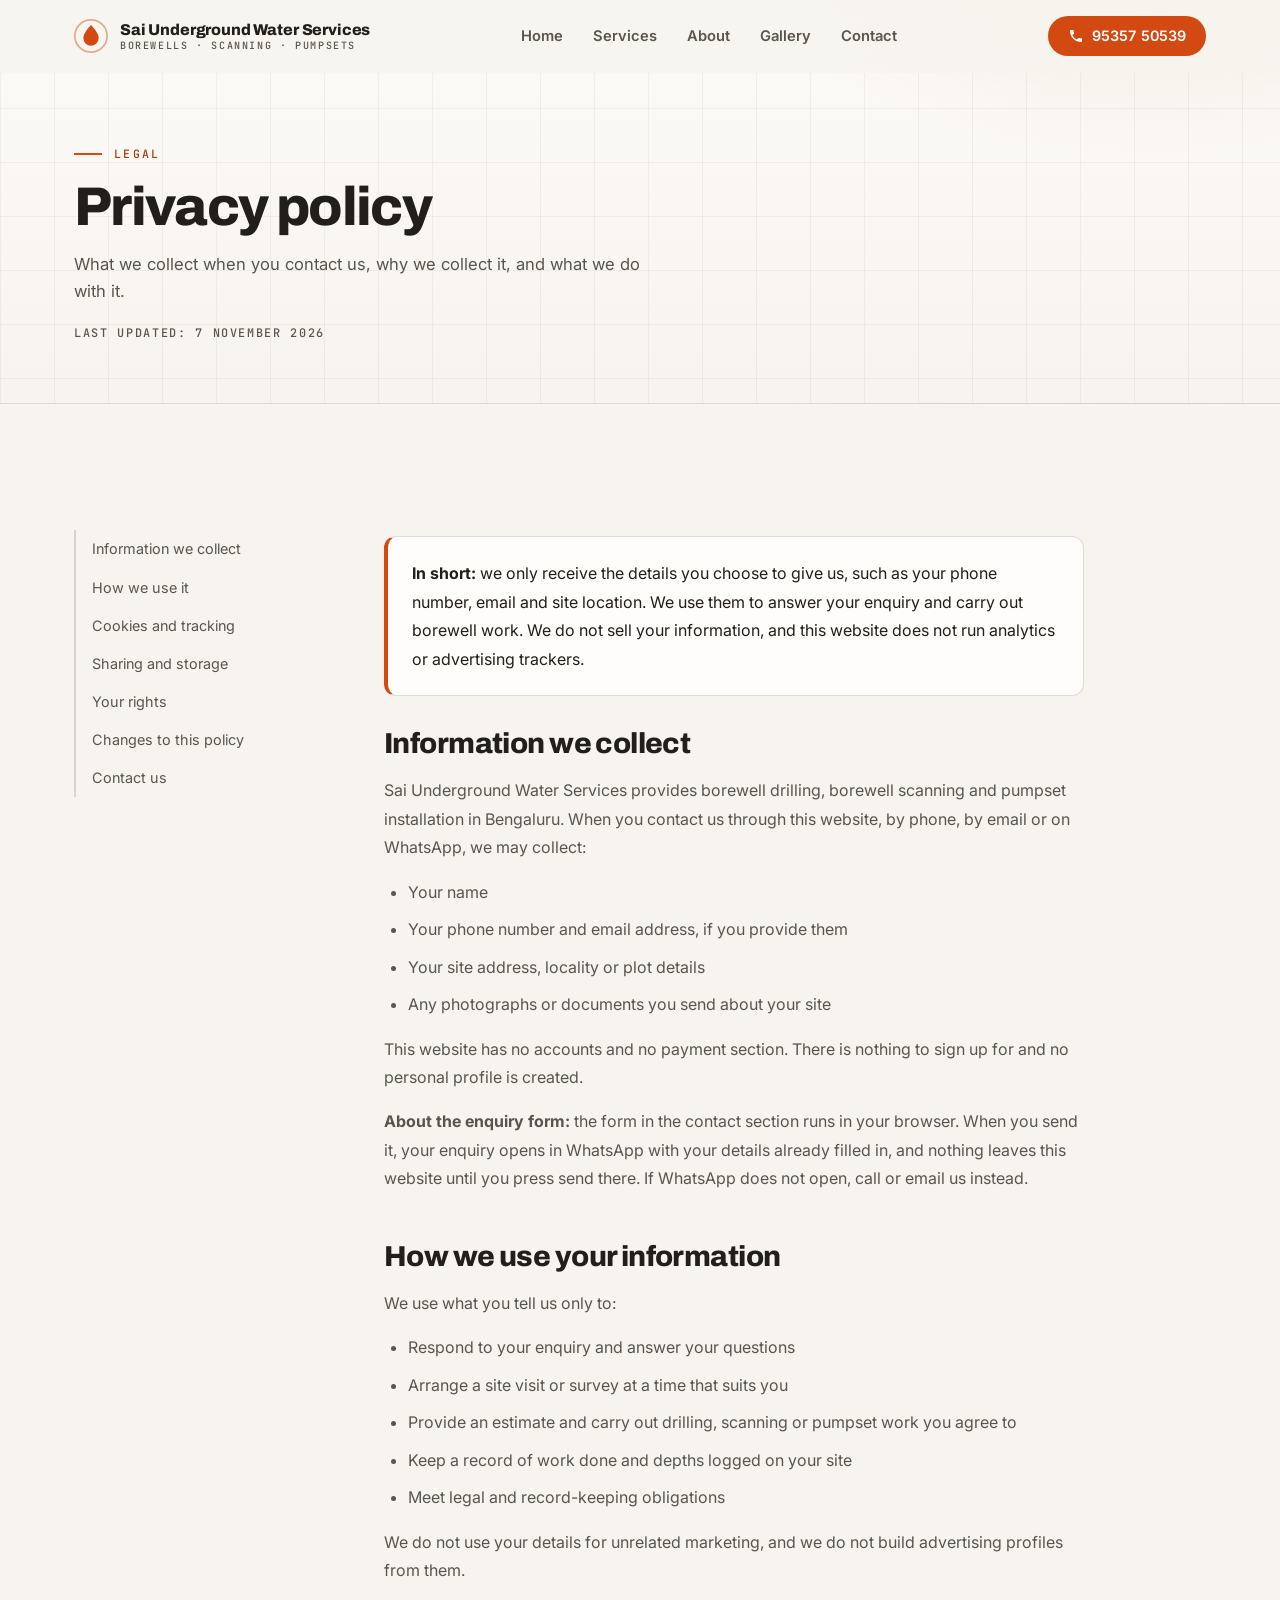
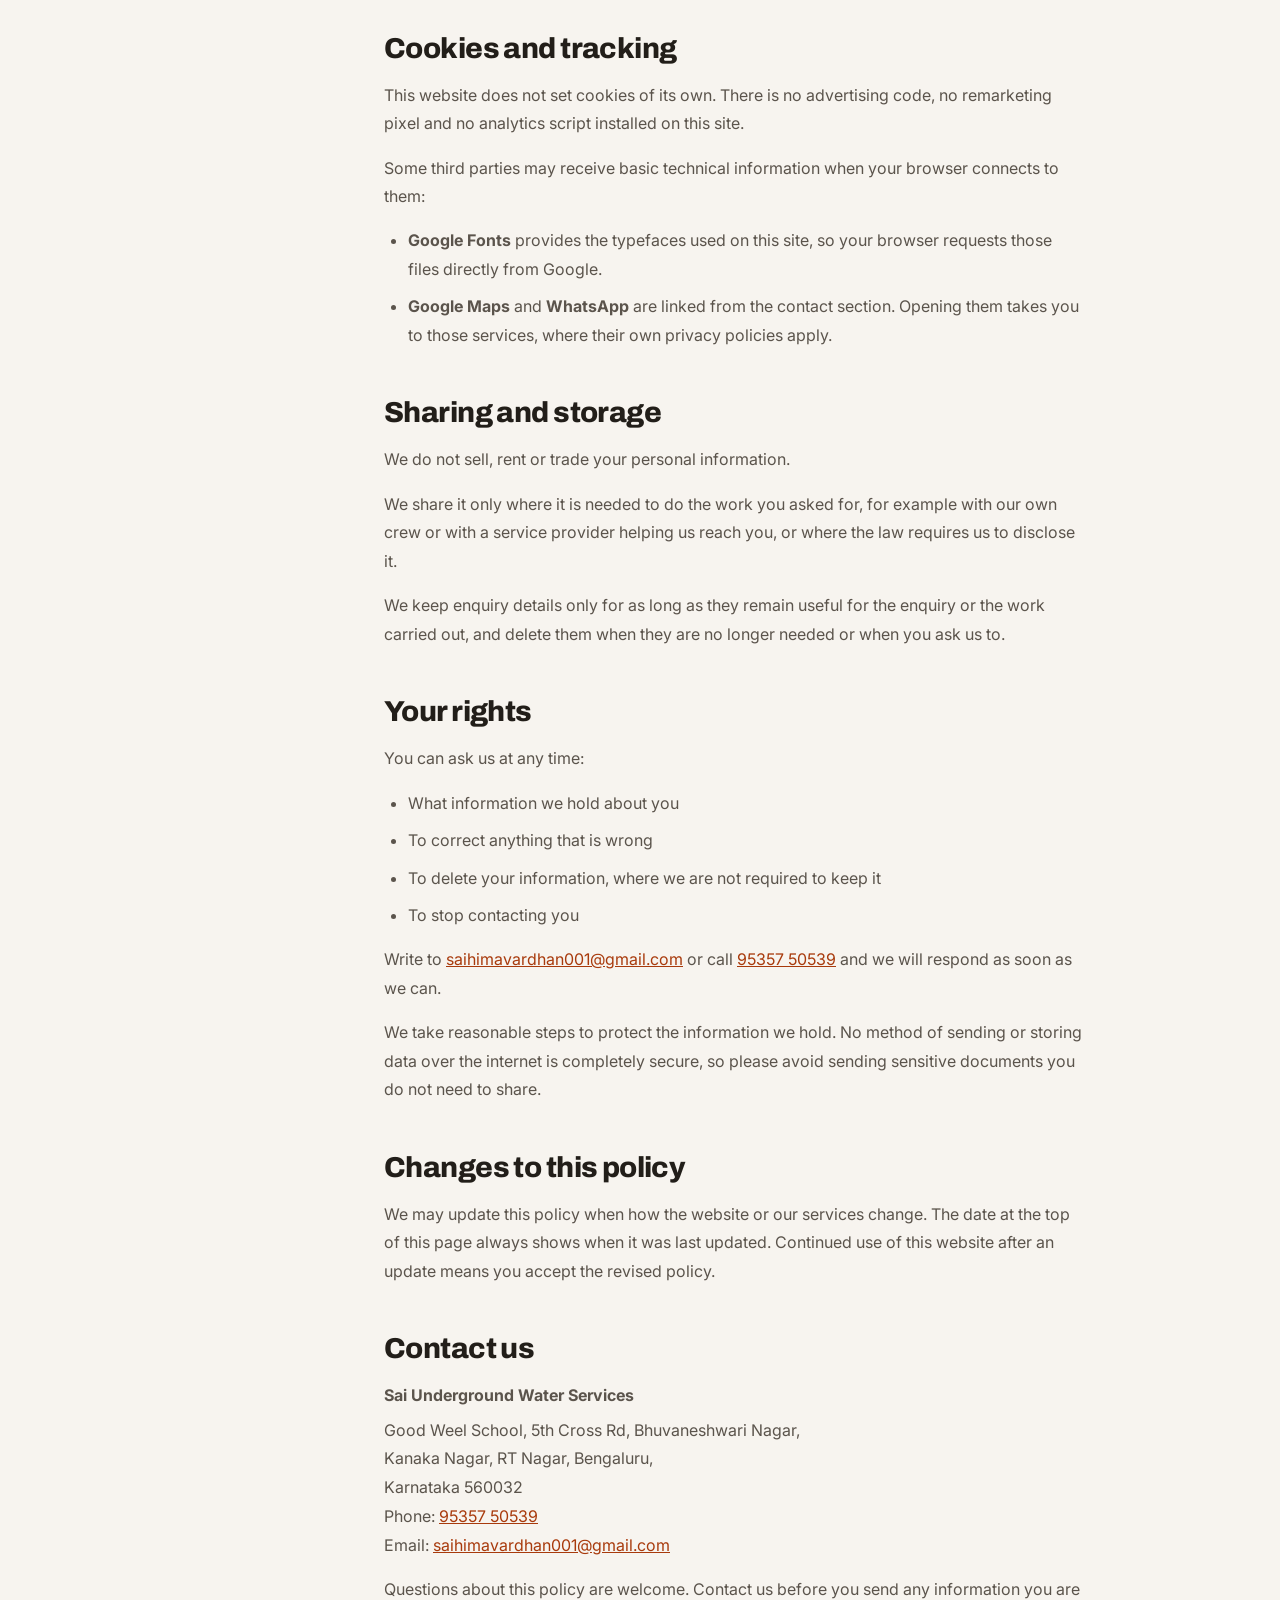
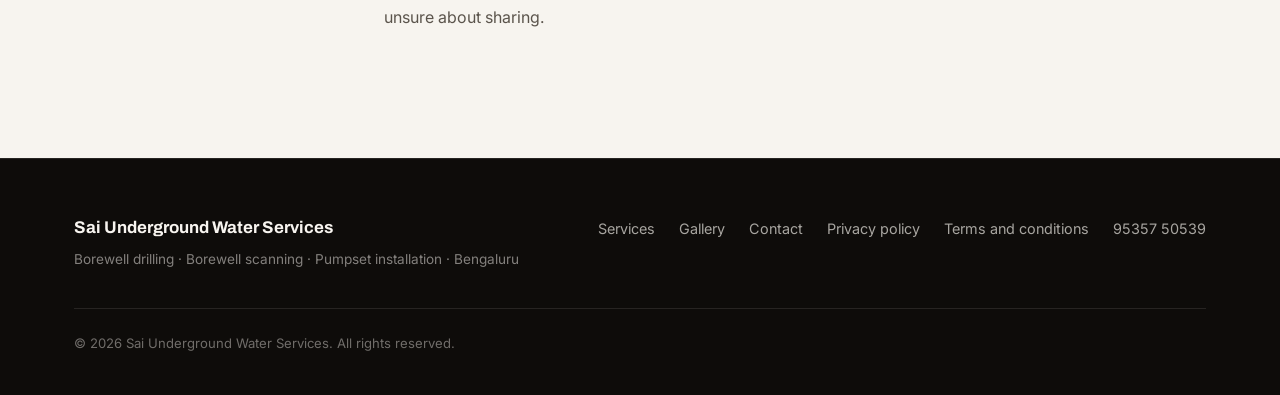
==== commit 4afe1c34: "Rebuild website with fresh redesign - New visual direction: warm ink/paper palette with burnt-orange" ====
--- a/privacy.html
+++ b/privacy.html
@@ -6,13 +6,13 @@
 <title>Privacy Policy | Sai Underground Water Services</title>
 <meta name="description" content="How Sai Underground Water Services collects, uses and protects your information when you call, email or use this website.">
 <meta name="robots" content="index, follow">
-<meta name="theme-color" content="#0a1522">
+<meta name="theme-color" content="#15120f">
 <link rel="icon" href="assets/favicon.svg" type="image/svg+xml">
 <link rel="icon" href="assets/favicon-32.png" sizes="32x32" type="image/png">
 <link rel="apple-touch-icon" href="assets/apple-touch-icon.png">
 <link rel="preconnect" href="https://fonts.googleapis.com">
 <link rel="preconnect" href="https://fonts.gstatic.com" crossorigin>
-<link href="https://fonts.googleapis.com/css2?family=Sora:wght@500;600;700;800&family=Inter:wght@400;500;600&display=swap" rel="stylesheet">
+<link href="https://fonts.googleapis.com/css2?family=Archivo:wght@500;600;700;800;900&family=Inter:wght@400;500;600&family=JetBrains+Mono:wght@500&display=swap" rel="stylesheet">
 <link rel="stylesheet" href="css/styles.css">
 <noscript>
   <style>
--- a/css/styles.css
+++ b/css/styles.css
@@ -1,949 +1,757 @@
 /* =========================================================
-   Sai Underground Water Services
-   Premium scroll-driven borewell experience
-   ========================================================= */
-
+   SAI UNDERGROUND WATER SERVICES
+   Fresh redesign — "field-grade industrial editorial"
+   Palette: warm ink, paper, burnt-orange accent
+   Type:    Archivo (display) · Inter (text) · JetBrains Mono (labels)
+   ========================================================= */
+
+/* ---------- Tokens ---------- */
 :root {
-  /* ---- light page palette: gray to white ---- */
-  --bg: #ffffff;
-  --bg-soft: #f4f5f7;
-  --bg-card: rgba(255, 255, 255, 0.92);
-
-  --ink: #13171c;
-  --muted: #545f6b;
-  --muted-2: #78828d;
-  --line: rgba(19, 26, 35, 0.11);
-  --line-strong: rgba(19, 26, 35, 0.22);
-
-  --amber: #e8b23a;
-  --amber-soft: #ffd27a;
-  --cyan: #0a6f9f;
-  --cyan-deep: #085a84;
-  --water: #1187c4;
-
-  /* gold that stays readable as text on white */
-  --gold-text: #96600f;
-
-  --panel: rgba(255, 255, 255, 0.92);
-  --shadow: 0 18px 44px -26px rgba(16, 24, 40, 0.34);
-  --shadow-lg: 0 30px 70px -40px rgba(16, 24, 40, 0.42);
-
-  --ghost-bg: rgba(255, 255, 255, 0.7);
-  --ghost-hover-bg: rgba(10, 111, 159, 0.08);
-  --ghost-hover-line: rgba(10, 111, 159, 0.5);
-  --spot-glow: rgba(10, 111, 159, 0.13);
-  --spot-line: rgba(10, 111, 159, 0.5);
-  --nav-panel: rgba(255, 255, 255, 0.97);
-
-  --radius: 18px;
-  --radius-sm: 12px;
-  --max: 1180px;
-  --ease: cubic-bezier(0.22, 0.61, 0.36, 1);
-  --font-head: "Sora", system-ui, -apple-system, "Segoe UI", sans-serif;
+  --ink:        #15120f;
+  --ink-2:      #1e1a16;
+  --ink-3:      #0e0c0a;
+  --paper:      #f7f4ef;
+  --sand:       #efe9e0;
+  --white:      #fffdfb;
+
+  --text:       #221e19;
+  --muted:      #5b544c;
+  --line:       rgba(21, 18, 15, 0.14);
+  --line-soft:  rgba(21, 18, 15, 0.08);
+  --line-dark:  rgba(247, 244, 239, 0.13);
+
+  --accent:        #d24a12;   /* solid fills on light */
+  --accent-deep:   #a83a0c;   /* accent text on light */
+  --accent-bright: #ff8a4c;   /* accent on dark */
+
+  --font-head: "Archivo", system-ui, -apple-system, "Segoe UI", sans-serif;
   --font-body: "Inter", system-ui, -apple-system, "Segoe UI", sans-serif;
-}
-
-/* The full-bleed journey scene, the nav while it sits over that scene,
-   and the lightbox are dark by design. They borrow the page tokens, so
-   this block gives them back the night palette in one place. */
-:is(.journey, .nav:not(.is-light), .lightbox) {
-  --ink: #eef5fc;
-  --muted: #9db0c4;
-  --muted-2: #7b8fa3;
-  --line: rgba(150, 182, 214, 0.16);
-  --line-strong: rgba(150, 182, 214, 0.3);
-  --gold-text: #ffd27a;
-  --cyan: #5fd0ff;
-  --cyan-deep: #1c9ed6;
-  --water: #38bdf8;
-  --ghost-bg: rgba(255, 255, 255, 0.05);
-  --ghost-hover-bg: rgba(95, 208, 255, 0.1);
-  --ghost-hover-line: rgba(95, 208, 255, 0.55);
-  --spot-glow: rgba(95, 208, 255, 0.17);
-  --spot-line: rgba(95, 208, 255, 0.6);
-  --nav-panel: rgba(7, 13, 21, 0.97);
-  /* body already resolved --ink to the light value, so these subtrees
-     have to restate color or they would inherit dark-on-dark text */
-  color: var(--ink);
-}
-
-*,
-*::before,
-*::after {
-  box-sizing: border-box;
-}
+  --font-mono: "JetBrains Mono", ui-monospace, "SF Mono", Menlo, monospace;
+
+  --radius:   16px;
+  --radius-lg: 22px;
+  --shadow:   0 40px 70px -52px rgba(21, 18, 15, 0.85);
+  --ease:     cubic-bezier(0.22, 0.61, 0.36, 1);
+
+  --ghost-hover: rgba(21, 18, 15, 0.07);
+}
+
+/* ---------- Reset & base ---------- */
+*, *::before, *::after { box-sizing: border-box; }
 
 html {
-  background-color: #dbdee3;
   scroll-behavior: smooth;
+  scroll-padding-top: 96px;
   -webkit-text-size-adjust: 100%;
 }
 
 body {
   margin: 0;
-  /* gray at the top of the document, white by the bottom */
-  background: linear-gradient(
-    180deg,
-    #dbdee3 0%,
-    #dbdee3 46%,
-    #e7e9ed 60%,
-    #f5f6f8 76%,
-    #ffffff 92%,
-    #ffffff 100%
-  );
-  color: var(--ink);
-  font-family: var(--font-body);
-  font-size: 16px;
-  line-height: 1.6;
+  background: var(--paper);
+  color: var(--muted);
+  font: 400 1rem/1.65 var(--font-body);
+  -webkit-font-smoothing: antialiased;
+  text-rendering: optimizeLegibility;
   overflow-x: hidden;
-  -webkit-font-smoothing: antialiased;
-}
-
-img,
-svg {
-  display: block;
-  max-width: 100%;
-}
-
-a {
-  color: inherit;
-  text-decoration: none;
-}
-
-h1,
-h2,
-h3,
-h4 {
+}
+
+img { max-width: 100%; }
+
+h1, h2, h3, h4 {
   font-family: var(--font-head);
-  line-height: 1.08;
+  color: var(--text);
   margin: 0;
-  letter-spacing: -0.02em;
-  font-weight: 700;
-}
-
-p {
-  margin: 0;
-}
-
-address {
-  font-style: normal;
-}
-
-::selection {
-  background: rgba(232, 178, 58, 0.35);
-  color: #fff;
-}
-
-/* ---------- shared ---------- */
+  text-wrap: balance;
+}
+
+p { margin: 0; }
+
+a { color: inherit; }
+
+address { font-style: normal; }
+
+::selection { background: rgba(210, 74, 18, 0.24); color: var(--text); }
+
+:focus-visible {
+  outline: 3px solid var(--accent);
+  outline-offset: 3px;
+  border-radius: 4px;
+}
 
 .container {
-  width: min(100% - 40px, var(--max));
-  margin-inline: auto;
-}
-
-.section {
-  position: relative;
-  padding: clamp(72px, 9vw, 132px) 0;
-}
-
-.eyebrow {
-  display: inline-flex;
-  align-items: center;
-  gap: 10px;
-  font-family: var(--font-head);
-  font-size: 0.76rem;
-  font-weight: 600;
-  letter-spacing: 0.18em;
-  text-transform: uppercase;
-  color: var(--cyan);
-  margin-bottom: 18px;
-}
-
-.eyebrow::before {
-  content: "";
-  width: 26px;
-  height: 2px;
-  border-radius: 2px;
-  background: linear-gradient(90deg, var(--amber), transparent);
-}
-
-.sec-head {
-  max-width: 620px;
-  margin-bottom: clamp(36px, 5vw, 60px);
-}
-
-.sec-head h2 {
-  font-size: clamp(2rem, 4.2vw, 3.1rem);
-  margin-bottom: 16px;
-}
-
-.sec-sub {
-  color: var(--muted);
-  font-size: clamp(1rem, 1.4vw, 1.12rem);
-  max-width: 54ch;
-}
-
-/* ---------- buttons ---------- */
-
+  width: 100%;
+  max-width: 1180px;
+  margin: 0 auto;
+  padding: 0 24px;
+}
+
+/* ---------- Scroll progress ---------- */
+.progress-bar {
+  position: fixed;
+  inset: 0 0 auto;
+  height: 3px;
+  background: var(--accent);
+  transform: scaleX(0);
+  transform-origin: 0 50%;
+  z-index: 80;
+}
+
+/* ---------- Buttons ---------- */
 .btn {
   display: inline-flex;
   align-items: center;
   justify-content: center;
-  gap: 9px;
-  font-family: var(--font-head);
-  font-size: 0.92rem;
-  font-weight: 600;
+  gap: 0.55em;
+  padding: 0.9em 1.6em;
+  border: 1.5px solid transparent;
+  border-radius: 999px;
+  font: 600 0.95rem/1 var(--font-body);
   letter-spacing: 0.01em;
-  padding: 13px 22px;
-  border-radius: 10px;
-  border: 1px solid transparent;
+  text-decoration: none;
   cursor: pointer;
-  transition: transform 0.35s var(--ease), box-shadow 0.35s var(--ease),
-    background 0.35s var(--ease), border-color 0.35s var(--ease), color 0.35s var(--ease);
+  transition: background 0.25s var(--ease), color 0.25s var(--ease),
+              transform 0.25s var(--ease), box-shadow 0.25s var(--ease),
+              border-color 0.25s var(--ease);
+}
+
+.btn-primary {
+  background: var(--accent);
+  color: #fff;
+}
+.btn-primary:hover {
+  background: #b8400d;
+  transform: translateY(-2px);
+  box-shadow: 0 14px 28px -18px rgba(210, 74, 18, 0.9);
+}
+
+.btn-ghost {
+  border-color: currentColor;
+  color: inherit;
+  background: transparent;
+}
+.btn-ghost:hover {
+  background: var(--ghost-hover);
+  transform: translateY(-2px);
+}
+
+.btn-call {
+  background: var(--accent);
+  color: #fff;
+  padding: 0.75em 1.3em;
+  font-size: 0.9rem;
   white-space: nowrap;
-  will-change: transform;
-}
-
-.btn:focus-visible,
-a:focus-visible,
-button:focus-visible,
-.tile:focus-visible {
-  outline: 2px solid var(--cyan);
-  outline-offset: 3px;
-}
-
-.btn-primary {
-  background: linear-gradient(135deg, var(--amber-soft), var(--amber));
-  color: #1a1204;
-  box-shadow: 0 10px 30px -12px rgba(232, 178, 58, 0.75);
-}
-
-.btn-primary:hover {
+}
+.btn-call:hover {
+  background: #b8400d;
   transform: translateY(-2px);
-  box-shadow: 0 16px 36px -12px rgba(232, 178, 58, 0.85);
-}
-
-.btn-ghost {
-  background: var(--ghost-bg);
-  border-color: var(--line-strong);
-  color: var(--ink);
-  backdrop-filter: blur(6px);
-}
-
-.btn-ghost:hover {
-  transform: translateY(-2px);
-  border-color: var(--ghost-hover-line);
-  background: var(--ghost-hover-bg);
-}
-
-/* =========================================================
-   PROGRESS BAR
-   ========================================================= */
-
-.progress-bar {
+}
+
+/* =========================================================
+   NAV
+   ========================================================= */
+.nav {
   position: fixed;
-  top: 0;
+  inset: 0 0 auto;
+  z-index: 60;
+  background: rgba(247, 244, 239, 0.9);
+  backdrop-filter: blur(14px);
+  -webkit-backdrop-filter: blur(14px);
+  border-bottom: 1px solid transparent;
+  transition: border-color 0.3s var(--ease), box-shadow 0.3s var(--ease);
+}
+
+.nav.is-scrolled {
+  border-bottom-color: var(--line);
+  box-shadow: 0 18px 40px -34px rgba(21, 18, 15, 0.9);
+}
+
+.nav-inner {
+  max-width: 1180px;
+  margin: 0 auto;
+  padding: 0 24px;
+  height: 72px;
+  display: flex;
+  align-items: center;
+  gap: 22px;
+}
+
+.brand {
+  display: flex;
+  align-items: center;
+  gap: 12px;
+  text-decoration: none;
+  color: var(--accent);
+  min-width: 0;
+}
+
+.brand-mark { display: grid; place-items: center; flex: none; }
+
+.brand-text {
+  display: flex;
+  flex-direction: column;
+  gap: 2px;
+  min-width: 0;
+}
+
+.brand-text strong {
+  font: 800 0.98rem/1.15 var(--font-head);
+  letter-spacing: -0.01em;
+  color: var(--text);
+  white-space: nowrap;
+  overflow: hidden;
+  text-overflow: ellipsis;
+}
+
+.brand-text small {
+  font: 500 0.63rem/1 var(--font-mono);
+  letter-spacing: 0.16em;
+  text-transform: uppercase;
+  color: var(--muted);
+}
+
+.nav-links {
+  display: flex;
+  gap: 30px;
+  margin-inline: auto;
+}
+
+.nav-links a {
+  position: relative;
+  padding: 6px 0;
+  font: 600 0.92rem/1 var(--font-body);
+  color: var(--muted);
+  text-decoration: none;
+  transition: color 0.2s var(--ease);
+}
+
+.nav-links a:hover { color: var(--text); }
+
+.nav-links a.is-active { color: var(--accent-deep); }
+
+.nav-links a.is-active::after {
+  content: "";
+  position: absolute;
   left: 0;
+  right: 0;
+  bottom: -2px;
+  height: 2px;
+  background: var(--accent);
+  border-radius: 2px;
+}
+
+.nav-burger {
+  display: none;
+  flex-direction: column;
+  justify-content: center;
+  gap: 5px;
+  width: 44px;
+  height: 44px;
+  padding: 10px;
+  background: transparent;
+  border: 1px solid var(--line);
+  border-radius: 12px;
+  cursor: pointer;
+}
+
+.nav-burger span {
+  display: block;
   height: 2px;
   width: 100%;
-  transform: scaleX(0);
-  transform-origin: 0 50%;
-  background: linear-gradient(90deg, var(--cyan), var(--amber));
-  z-index: 120;
-  pointer-events: none;
-}
-
-/* =========================================================
-   NAV
-   ========================================================= */
-
-.nav {
-  position: fixed;
-  top: 0;
-  left: 0;
-  right: 0;
-  z-index: 100;
-  padding: 16px 0;
-  transition: background 0.4s var(--ease), padding 0.4s var(--ease),
-    border-color 0.4s var(--ease), backdrop-filter 0.4s var(--ease);
-  border-bottom: 1px solid transparent;
-  background: linear-gradient(180deg, rgba(7, 13, 21, 0.72), rgba(7, 13, 21, 0));
-}
-
-.nav.is-scrolled {
-  padding: 10px 0;
-  background: rgba(7, 13, 21, 0.82);
-  backdrop-filter: blur(14px);
-  -webkit-backdrop-filter: blur(14px);
-  border-bottom-color: var(--line);
-}
-
-/* over the light page instead of the scene */
-.nav.is-light {
-  background: linear-gradient(180deg, rgba(255, 255, 255, 0.88), rgba(255, 255, 255, 0));
-}
-
-.nav.is-light.is-scrolled {
-  background: rgba(255, 255, 255, 0.86);
-  border-bottom-color: var(--line);
-}
-
-.nav-inner {
-  width: min(100% - 40px, 1320px);
-  margin-inline: auto;
-  display: flex;
-  align-items: center;
-  gap: 28px;
-}
-
-.brand {
-  display: inline-flex;
+  background: var(--text);
+  border-radius: 2px;
+  transition: transform 0.25s var(--ease), opacity 0.2s var(--ease);
+}
+
+.nav-burger[aria-expanded="true"] span:nth-child(1) { transform: translateY(7px) rotate(45deg); }
+.nav-burger[aria-expanded="true"] span:nth-child(2) { opacity: 0; }
+.nav-burger[aria-expanded="true"] span:nth-child(3) { transform: translateY(-7px) rotate(-45deg); }
+
+.nav-drawer {
+  display: none;
+  flex-direction: column;
+  gap: 4px;
+  padding: 10px 24px 24px;
+  background: var(--paper);
+  border-bottom: 1px solid var(--line);
+  box-shadow: 0 30px 50px -40px rgba(21, 18, 15, 0.9);
+}
+
+.nav-drawer.open { display: flex; }
+
+.nav-drawer a {
+  padding: 13px 4px;
+  font: 600 1.02rem/1 var(--font-body);
+  color: var(--text);
+  text-decoration: none;
+  border-bottom: 1px solid var(--line-soft);
+}
+
+.nav-drawer a:last-child { border-bottom: none; }
+
+.nav-drawer .btn-call {
+  margin-top: 12px;
+  justify-content: center;
+  border-bottom: none;
+  color: #fff;
+}
+
+/* =========================================================
+   SECTION SHELL
+   ========================================================= */
+.section { padding: clamp(72px, 10vw, 126px) 0; }
+
+.section-dark {
+  background: var(--ink);
+  --ghost-hover: rgba(247, 244, 239, 0.1);
+}
+
+.section-dark h2,
+.section-dark h3 { color: var(--paper); }
+
+.section-dark p { color: rgba(247, 244, 239, 0.66); }
+
+.section-sand {
+  background: var(--sand);
+  border-block: 1px solid var(--line);
+}
+
+.sec-head { max-width: 730px; margin-bottom: clamp(36px, 5vw, 60px); }
+
+.sec-head h2 {
+  font-size: clamp(2rem, 4vw, 3.1rem);
+  font-weight: 800;
+  line-height: 1.06;
+  letter-spacing: -0.028em;
+}
+
+.sec-sub {
+  margin-top: 16px;
+  font-size: 1.04rem;
+  line-height: 1.65;
+  color: var(--muted);
+  max-width: 58ch;
+}
+
+.section-dark .sec-sub { color: rgba(247, 244, 239, 0.64); }
+
+.eyebrow {
+  display: flex;
   align-items: center;
   gap: 12px;
-  min-width: 0;
-}
-
-.brand-mark {
-  color: var(--amber);
+  margin-bottom: 18px;
+  font: 500 0.72rem/1 var(--font-mono);
+  letter-spacing: 0.2em;
+  text-transform: uppercase;
+  color: var(--accent-deep);
+}
+
+.eyebrow::before {
+  content: "";
+  width: 28px;
+  height: 2px;
+  background: var(--accent);
   flex: none;
-  filter: drop-shadow(0 0 14px rgba(232, 178, 58, 0.35));
-}
-
-.brand-mark svg {
-  width: 34px;
-  height: 34px;
-}
-
-.brand-text {
+}
+
+.section-dark .eyebrow { color: var(--accent-bright); }
+
+.section-dark :focus-visible { outline-color: var(--accent-bright); }
+
+/* =========================================================
+   HERO
+   ========================================================= */
+.hero {
+  padding: 148px 0 0;
+  background:
+    radial-gradient(760px 460px at 88% -8%, rgba(210, 74, 18, 0.12), transparent 62%),
+    linear-gradient(rgba(21, 18, 15, 0.045) 1px, transparent 1px),
+    linear-gradient(90deg, rgba(21, 18, 15, 0.045) 1px, transparent 1px),
+    linear-gradient(180deg, #fcfaf7, var(--paper));
+  background-size: auto, 54px 54px, 54px 54px, auto;
+  border-bottom: 1px solid var(--line);
+}
+
+.hero-grid {
+  display: grid;
+  grid-template-columns: 1.06fr 0.94fr;
+  gap: clamp(36px, 5vw, 64px);
+  align-items: center;
+  padding-bottom: clamp(44px, 6vw, 64px);
+}
+
+.hero-copy h1 {
+  font-size: clamp(2.6rem, 6.2vw, 4.7rem);
+  font-weight: 800;
+  line-height: 1.02;
+  letter-spacing: -0.038em;
+  margin-top: 6px;
+}
+
+.hero-copy h1 em {
+  font-style: normal;
+  color: var(--accent-deep);
+}
+
+.lede {
+  margin-top: 22px;
+  font-size: clamp(1.02rem, 1.4vw, 1.14rem);
+  line-height: 1.7;
+  color: var(--muted);
+  max-width: 54ch;
+}
+
+.hero-cta {
+  display: flex;
+  flex-wrap: wrap;
+  gap: 14px;
+  margin-top: 34px;
+}
+
+.hero-facts {
+  list-style: none;
+  display: grid;
+  grid-template-columns: repeat(3, minmax(0, 1fr));
+  gap: 20px;
+  margin: 46px 0 0;
+  padding-top: 26px;
+  border-top: 1px solid var(--line);
+}
+
+.hero-facts li {
   display: flex;
   flex-direction: column;
-  min-width: 0;
-}
-
-.brand-text strong {
-  font-family: var(--font-head);
-  font-size: 0.98rem;
-  font-weight: 700;
-  line-height: 1.15;
-  letter-spacing: -0.01em;
-  white-space: nowrap;
-}
-
-.brand-text small {
-  color: var(--muted-2);
-  font-size: 0.68rem;
-  letter-spacing: 0.12em;
+  gap: 7px;
+}
+
+.fact-label {
+  font: 500 0.67rem/1 var(--font-mono);
+  letter-spacing: 0.16em;
   text-transform: uppercase;
-  white-space: nowrap;
-}
-
-.nav-links {
-  display: flex;
-  align-items: center;
-  gap: 26px;
-  margin-left: auto;
-}
-
-.nav-links a {
+  color: var(--accent-deep);
+}
+
+.hero-facts strong {
+  font: 700 0.94rem/1.4 var(--font-head);
+  color: var(--text);
+}
+
+.hero-media {
+  display: grid;
+  grid-template-columns: minmax(0, 1fr) auto;
+  gap: 16px;
+  align-items: stretch;
+}
+
+.hero-frame {
   position: relative;
-  z-index: 0;
-  font-size: 0.9rem;
-  font-weight: 500;
-  color: var(--muted);
-  padding: 6px 0;
-  transition: color 0.3s var(--ease);
-}
-
-/* soft pool of light that sits behind the current section's link */
-.nav-links a::before {
+  margin: 0;
+  overflow: hidden;
+  border: 1px solid var(--line);
+  border-radius: var(--radius-lg);
+  background: var(--sand);
+  box-shadow: var(--shadow);
+}
+
+.hero-frame img {
+  display: block;
+  width: 100%;
+  aspect-ratio: 4 / 5;
+  object-fit: cover;
+}
+
+.hero-frame figcaption {
+  position: absolute;
+  left: 16px;
+  bottom: 16px;
+  padding: 9px 14px;
+  border-radius: 999px;
+  background: rgba(21, 18, 15, 0.82);
+  backdrop-filter: blur(6px);
+  font: 500 0.7rem/1 var(--font-mono);
+  letter-spacing: 0.1em;
+  text-transform: uppercase;
+  color: #f2ede6;
+}
+
+.depth-scale {
+  display: flex;
+  flex-direction: column;
+  justify-content: space-between;
+  padding: 8px 0;
+  border-left: 1px dashed var(--line);
+}
+
+.depth-scale span {
+  position: relative;
+  padding-left: 16px;
+  font: 500 0.66rem/1 var(--font-mono);
+  letter-spacing: 0.08em;
+  color: var(--muted);
+}
+
+.depth-scale span::before {
   content: "";
   position: absolute;
   left: 0;
   top: 50%;
-  width: 100%;
-  height: 300%;
-  transform: translateY(-50%);
-  background: radial-gradient(
-    closest-side,
-    var(--spot-glow),
-    transparent 78%
-  );
-  opacity: 0;
-  transition: opacity 0.45s var(--ease);
+  width: 10px;
+  height: 1px;
+  background: var(--accent);
+}
+
+.hero-rail {
+  list-style: none;
+  display: flex;
+  flex-wrap: wrap;
+  gap: 14px 0;
+  justify-content: space-between;
+  margin: 0;
+  padding: 22px 0 26px;
+  border-top: 1px solid var(--line);
+  font: 500 0.72rem/1 var(--font-mono);
+  letter-spacing: 0.16em;
+  text-transform: uppercase;
+  color: var(--muted);
+}
+
+.hero-rail li {
+  display: flex;
+  align-items: center;
+}
+
+.hero-rail li:not(:last-child)::after {
+  content: "";
+  width: 6px;
+  height: 6px;
+  margin-left: clamp(14px, 3vw, 34px);
+  background: var(--accent);
+  transform: rotate(45deg);
+  opacity: 0.75;
+}
+
+/* =========================================================
+   SERVICES (dark)
+   ========================================================= */
+.svc-grid {
+  display: grid;
+  grid-template-columns: repeat(2, minmax(0, 1fr));
+  gap: 20px;
+}
+
+.svc-card {
+  position: relative;
+  overflow: hidden;
+  padding: 34px 32px 30px;
+  background: var(--ink-2);
+  border: 1px solid var(--line-dark);
+  border-radius: var(--radius);
+  transition: border-color 0.3s var(--ease), transform 0.3s var(--ease);
+}
+
+.svc-card:hover {
+  border-color: rgba(255, 138, 76, 0.5);
+  transform: translateY(-4px);
+}
+
+.svc-n {
+  position: absolute;
+  top: 16px;
+  right: 26px;
+  font: 800 3.6rem/1 var(--font-head);
+  letter-spacing: -0.04em;
+  color: rgba(247, 244, 239, 0.07);
   pointer-events: none;
-  z-index: -1;
-}
-
-.nav-links a::after {
+}
+
+.svc-card h3 {
+  position: relative;
+  font-size: 1.3rem;
+  font-weight: 700;
+  line-height: 1.25;
+  letter-spacing: -0.015em;
+  margin-bottom: 12px;
+  max-width: 15ch;
+}
+
+.svc-card > p {
+  font-size: 0.97rem;
+  line-height: 1.68;
+  max-width: 48ch;
+}
+
+.ticks {
+  list-style: none;
+  display: grid;
+  gap: 9px;
+  margin: 20px 0 0;
+  padding-top: 17px;
+  border-top: 1px solid var(--line-dark);
+}
+
+.ticks li {
+  position: relative;
+  padding-left: 26px;
+  font-size: 0.9rem;
+  color: rgba(247, 244, 239, 0.82);
+}
+
+.ticks li::before {
+  content: "✓";
+  position: absolute;
+  left: 0;
+  top: 0;
+  color: var(--accent-bright);
+  font-size: 0.88em;
+}
+
+/* =========================================================
+   ABOUT
+   ========================================================= */
+.about-grid {
+  display: grid;
+  grid-template-columns: minmax(0, 1fr) minmax(0, 1fr);
+  gap: clamp(36px, 5vw, 64px);
+  align-items: center;
+}
+
+.about-copy h2 {
+  font-size: clamp(2rem, 4vw, 3rem);
+  font-weight: 800;
+  line-height: 1.06;
+  letter-spacing: -0.03em;
+}
+
+.about-copy p {
+  margin-top: 18px;
+  line-height: 1.72;
+  color: var(--muted);
+  max-width: 52ch;
+}
+
+.about-copy .btn { margin-top: 32px; }
+
+.about-feats {
+  display: grid;
+  grid-template-columns: repeat(2, minmax(0, 1fr));
+  gap: 16px;
+}
+
+.feat {
+  display: flex;
+  flex-direction: column;
+  gap: 9px;
+  padding: 26px 24px;
+  background: var(--white);
+  border: 1px solid var(--line);
+  border-radius: var(--radius);
+  transition: transform 0.3s var(--ease), box-shadow 0.3s var(--ease);
+}
+
+.feat:hover {
+  transform: translateY(-4px);
+  box-shadow: 0 30px 50px -44px rgba(21, 18, 15, 0.9);
+}
+
+.feat-mark {
+  font: 500 1.05rem/1 var(--font-mono);
+  color: var(--accent-deep);
+}
+
+.feat strong {
+  font: 700 1.03rem/1.3 var(--font-head);
+  color: var(--text);
+}
+
+.feat > span:last-child {
+  font-size: 0.9rem;
+  line-height: 1.62;
+  color: var(--muted);
+}
+
+/* =========================================================
+   PROCESS
+   ========================================================= */
+.process-list {
+  list-style: none;
+  display: grid;
+  grid-template-columns: repeat(5, minmax(0, 1fr));
+  gap: 18px;
+  margin: 0;
+  padding: 0;
+  counter-reset: step;
+}
+
+.process-list li {
+  position: relative;
+  padding: 26px 22px 26px;
+  background: var(--white);
+  border: 1px solid var(--line);
+  border-radius: var(--radius);
+}
+
+.process-list li:not(:last-child)::after {
   content: "";
   position: absolute;
-  left: 0;
-  bottom: 0;
-  width: 100%;
+  top: 42px;
+  right: -18px;
+  width: 18px;
   height: 1px;
-  background: linear-gradient(90deg, var(--cyan), var(--amber));
-  transform: scaleX(0);
-  transform-origin: 0 50%;
-  transition: transform 0.4s var(--ease), box-shadow 0.4s var(--ease);
-}
-
-.nav-links a:hover {
-  color: var(--ink);
-}
-
-.nav-links a:hover::after {
-  transform: scaleX(1);
-}
-
-/* the section you are currently reading stays lit */
-.nav-links a.is-active {
-  color: var(--ink);
-}
-
-.nav-links a.is-active::before {
-  opacity: 1;
-}
-
-.nav-links a.is-active::after {
-  transform: scaleX(1);
-  box-shadow: 0 0 10px var(--spot-line);
-}
-
-.btn-call {
-  background: var(--ghost-hover-bg);
-  border-color: var(--spot-line);
-  color: var(--ink);
-  font-size: 0.86rem;
-  padding: 11px 18px;
-}
-
-.btn-call:hover {
-  background: var(--spot-glow);
-  border-color: var(--spot-line);
-  transform: translateY(-1px);
-}
-
-.nav-burger {
-  display: none;
-  margin-left: auto;
-  width: 44px;
-  height: 44px;
-  border-radius: 12px;
-  border: 1px solid var(--line-strong);
-  background: var(--ghost-bg);
-  cursor: pointer;
-  padding: 12px 11px;
-  flex-direction: column;
+  background: repeating-linear-gradient(90deg, var(--line) 0 5px, transparent 5px 10px);
+}
+
+.p-num {
+  display: inline-block;
+  padding: 6px 10px;
+  border: 1px solid rgba(210, 74, 18, 0.3);
+  border-radius: 9px;
+  background: rgba(210, 74, 18, 0.08);
+  font: 500 0.72rem/1 var(--font-mono);
+  letter-spacing: 0.12em;
+  color: var(--accent-deep);
+}
+
+.process-list h3 {
+  margin: 17px 0 9px;
+  font-size: 1.06rem;
+  font-weight: 700;
+  line-height: 1.3;
+  letter-spacing: -0.01em;
+}
+
+.process-list p {
+  font-size: 0.9rem;
+  line-height: 1.62;
+  color: var(--muted);
+}
+
+.depth-bar {
+  position: relative;
+  display: flex;
   justify-content: space-between;
-}
-
-.nav-burger span {
-  display: block;
-  height: 2px;
-  border-radius: 2px;
-  background: var(--ink);
-  transition: transform 0.35s var(--ease), opacity 0.25s var(--ease);
-}
-
-.nav-burger[aria-expanded="true"] span:nth-child(1) {
-  transform: translateY(8px) rotate(45deg);
-}
-
-.nav-burger[aria-expanded="true"] span:nth-child(2) {
-  opacity: 0;
-}
-
-.nav-burger[aria-expanded="true"] span:nth-child(3) {
-  transform: translateY(-8px) rotate(-45deg);
-}
-
-.nav-drawer {
-  display: none;
-  flex-direction: column;
-  gap: 4px;
-  padding: 14px 20px 22px;
-  background: var(--nav-panel);
-  border-bottom: 1px solid var(--line);
-  backdrop-filter: blur(16px);
-}
-
-.nav-drawer.open {
-  display: flex;
-}
-
-.nav-drawer a {
-  position: relative;
-  padding: 12px 4px;
-  color: var(--muted);
-  border-bottom: 1px solid var(--line);
-  font-size: 1rem;
-  transition: color 0.3s var(--ease), background 0.3s var(--ease),
-    box-shadow 0.3s var(--ease);
-}
-
-.nav-drawer a.is-active {
-  color: var(--ink);
-  box-shadow: inset 3px 0 0 var(--spot-line);
-  background: linear-gradient(90deg, var(--spot-glow), transparent);
-}
-
-.nav-drawer a:last-child {
-  border-bottom: 0;
-}
-
-.nav-drawer .btn {
-  margin-top: 12px;
-  color: var(--ink);
-}
-
-/* =========================================================
-   JOURNEY / CINEMATIC SCROLL SCENE
-   ========================================================= */
-
-.journey {
-  position: relative;
-  height: 660vh;
-  background: #07111f;
-}
-
-.journey-sticky {
-  position: sticky;
-  top: 0;
-  height: 100vh;
-  height: 100svh;
-  overflow: hidden;
-}
-
-.scene {
-  position: absolute;
-  inset: 0;
-  width: 100%;
-  height: 100%;
-}
-
-/* readability scrims */
-.journey-sticky::before {
+  margin-top: 40px;
+  padding-top: 16px;
+  font: 500 0.68rem/1 var(--font-mono);
+  letter-spacing: 0.1em;
+  color: var(--muted);
+}
+
+.depth-bar::before {
   content: "";
   position: absolute;
-  inset: 0;
-  z-index: 2;
-  pointer-events: none;
-  background:
-    linear-gradient(90deg, rgba(4, 10, 18, 0.82) 0%, rgba(4, 10, 18, 0.35) 32%, rgba(4, 10, 18, 0) 62%),
-    linear-gradient(180deg, rgba(4, 10, 18, 0.55) 0%, rgba(4, 10, 18, 0) 22%, rgba(4, 10, 18, 0) 70%, rgba(4, 10, 18, 0.75) 100%);
-}
-
-.hero-copy {
-  position: absolute;
-  z-index: 4;
-  left: clamp(20px, 7vw, 110px);
-  top: 47%;
-  transform: translateY(calc(-50% + var(--hero-y, 0px)));
-  max-width: 720px;
-  opacity: var(--hero-o, 1);
-  visibility: var(--hero-v, visible);
-  will-change: transform, opacity;
-}
-
-.hero-copy .eyebrow {
-  color: var(--amber-soft);
-}
-
-.hero-copy h1 {
-  font-size: clamp(2.4rem, 5.2vw, 3.9rem);
-  font-weight: 800;
-  letter-spacing: -0.035em;
-  text-shadow: 0 18px 60px rgba(0, 0, 0, 0.45);
-}
-
-.hero-copy h1 em {
-  font-style: normal;
-  background: linear-gradient(120deg, var(--cyan) 0%, #a8e6ff 45%, var(--water) 100%);
-  -webkit-background-clip: text;
-  background-clip: text;
-  color: transparent;
-  filter: drop-shadow(0 0 18px rgba(95, 208, 255, 0.14));
-}
-
-.hero-copy .lede {
-  margin-top: 24px;
-  color: #b9c9da;
-  font-size: clamp(1rem, 1.35vw, 1.12rem);
-  line-height: 1.68;
-  max-width: 46ch;
-  text-shadow: 0 2px 20px rgba(0, 0, 0, 0.5);
-}
-
-.hero-cta {
-  display: flex;
-  flex-wrap: wrap;
-  gap: 12px;
-  margin-top: 32px;
-}
-
-.hero-cta .btn {
-  pointer-events: auto;
-}
-
-/* step captions */
-
-.steps {
-  position: absolute;
-  z-index: 4;
-  left: clamp(20px, 7vw, 110px);
-  bottom: clamp(40px, 8vh, 88px);
-  width: min(440px, calc(100vw - 48px));
-  height: 0;
-  pointer-events: none;
-}
-
-.step {
-  position: absolute;
+  top: 0;
   left: 0;
-  bottom: 0;
-  width: 100%;
-  padding: 20px 22px 21px;
-  border: 1px solid var(--line);
-  border-radius: var(--radius);
-  background: linear-gradient(160deg, rgba(14, 28, 42, 0.82), rgba(7, 14, 23, 0.72));
-  box-shadow: 0 26px 70px -30px rgba(0, 0, 0, 0.9);
-  opacity: 0;
-  transform: translateY(20px);
-  transition: opacity 0.55s var(--ease), transform 0.65s var(--ease);
-  will-change: opacity, transform;
-}
-
-.step.is-active {
-  opacity: 1;
-  transform: translateY(0);
-}
-
-.step-num {
-  display: inline-block;
-  font-family: var(--font-head);
-  font-size: 0.72rem;
-  font-weight: 700;
-  letter-spacing: 0.16em;
-  color: var(--amber);
-  margin-bottom: 8px;
-}
-
-.step h3 {
-  font-size: 1.22rem;
-  margin-bottom: 7px;
-}
-
-.step p {
-  color: var(--muted);
-  font-size: 0.9rem;
-  line-height: 1.58;
-}
-
-.step-cta {
-  display: flex;
-  flex-wrap: wrap;
-  gap: 10px;
-  margin-top: 16px;
-  pointer-events: none;
-}
-
-.step.is-active .step-cta {
-  pointer-events: auto;
-}
-
-.step-cta .btn {
-  padding: 10px 18px;
-  font-size: 0.84rem;
-}
-
-/* depth HUD */
-
-.depth-hud {
-  position: absolute;
-  z-index: 4;
-  right: clamp(16px, 3.4vw, 48px);
-  top: 50%;
-  transform: translateY(-50%);
-  display: flex;
-  flex-direction: column;
-  align-items: center;
-  gap: 14px;
-  pointer-events: none;
-  opacity: var(--hud-o, 1);
-  transition: opacity 0.4s var(--ease);
-}
-
-.depth-track {
-  position: relative;
-  width: 3px;
-  height: clamp(140px, 26vh, 240px);
-  border-radius: 3px;
-  background: rgba(255, 255, 255, 0.12);
-  overflow: visible;
-}
-
-.depth-fill {
-  position: absolute;
-  inset: 0;
-  border-radius: 3px;
-  background: linear-gradient(180deg, var(--amber), var(--cyan));
-  transform-origin: 50% 0;
-  transform: scaleY(var(--f, 0));
-}
-
-.depth-dot {
-  position: absolute;
-  left: 50%;
-  top: calc(var(--f, 0) * 100%);
-  width: 11px;
-  height: 11px;
-  margin-left: -5.5px;
-  margin-top: -5.5px;
-  border-radius: 50%;
-  background: #eaf9ff;
-  box-shadow: 0 0 0 4px rgba(95, 208, 255, 0.14), 0 0 10px rgba(95, 208, 255, 0.4);
-}
-
-.depth-read {
-  display: flex;
-  align-items: baseline;
-  gap: 3px;
-  font-family: var(--font-head);
-  font-size: 1.05rem;
-  font-weight: 700;
-  color: #dff4ff;
-  text-shadow: 0 2px 16px rgba(0, 0, 0, 0.6);
-  font-variant-numeric: tabular-nums;
-}
-
-.depth-read small {
-  font-size: 0.66rem;
-  font-weight: 600;
-  color: var(--muted);
-  letter-spacing: 0.08em;
-}
-
-/* scroll hint */
-
-.scroll-hint {
-  position: absolute;
-  z-index: 5;
-  left: 50%;
-  bottom: 26px;
-  transform: translateX(-50%);
-  display: flex;
-  align-items: center;
-  gap: 8px;
-  font-family: var(--font-head);
-  font-size: 0.66rem;
-  font-weight: 600;
-  letter-spacing: 0.24em;
-  text-transform: uppercase;
-  color: rgba(210, 230, 245, 0.55);
-  opacity: var(--hint-o, 1);
-  pointer-events: none;
-  transition: opacity 0.4s var(--ease);
-}
-
-.scroll-hint svg {
-  animation: hint-bob 2.4s var(--ease) infinite;
-}
-
-@keyframes hint-bob {
-  0%, 100% { transform: translateY(-2px); }
-  50% { transform: translateY(4px); }
-}
-
-/* =========================================================
-   SERVICES
-   ========================================================= */
-
-.services {
-  background:
-    radial-gradient(900px 500px at 82% -10%, rgba(10, 111, 159, 0.07), transparent 60%),
-    linear-gradient(180deg, #e9ebee 0%, #eff1f4 100%);
-  border-top: 1px solid var(--line);
-}
-
-/* Numbered editorial rows: no boxes, no icon tiles. Each row
-   arrives as it crosses the viewport, with its number, title and
-   detail list cascading in behind the row itself. */
-.svc-rows {
-  border-top: 1px solid var(--line);
-}
-
-.svc-row {
-  display: grid;
-  grid-template-columns: clamp(58px, 7vw, 104px) minmax(0, 1.12fr) minmax(0, 0.88fr);
-  gap: clamp(16px, 3vw, 48px);
-  align-items: start;
-  padding: clamp(28px, 3.6vw, 46px) 0;
-  border-bottom: 1px solid var(--line);
-}
-
-.svc-n {
-  font-family: var(--font-head);
-  font-size: clamp(2.1rem, 4.4vw, 3.4rem);
-  font-weight: 700;
-  line-height: 0.92;
-  letter-spacing: -0.04em;
-  color: rgba(19, 26, 35, 0.15);
-  font-variant-numeric: tabular-nums;
-  transition: color 0.5s var(--ease);
-}
-
-.svc-row:hover .svc-n {
-  color: rgba(10, 111, 159, 0.55);
-}
-
-.svc-body h3 {
-  font-size: clamp(1.28rem, 2.2vw, 1.72rem);
-  margin-bottom: 12px;
-}
-
-.svc-body p {
-  color: var(--muted);
-  font-size: 0.97rem;
-  line-height: 1.7;
-  max-width: 56ch;
-}
-
-.svc-row .ticks {
-  margin: 4px 0 0;
-}
-
-/* inner cascade, so each row builds rather than pops in as one block */
-.svc-n,
-.svc-body,
-.svc-row .ticks {
-  opacity: 0;
-  transform: translateY(14px);
-  transition: opacity 0.7s var(--ease), transform 0.7s var(--ease);
-}
-
-.svc-body {
-  transition-delay: 0.08s;
-}
-
-.svc-row .ticks {
-  transition-delay: 0.16s;
-}
-
-.svc-row.in .svc-n,
-.svc-row.in .svc-body,
-.svc-row.in .ticks {
-  opacity: 1;
-  transform: none;
-}
-
-.ticks {
-  list-style: none;
-  margin: 18px 0 0;
-  padding: 0;
-  display: grid;
-  gap: 8px;
-}
-
-.ticks li {
-  position: relative;
-  padding-left: 22px;
-  font-size: 0.88rem;
-  color: var(--muted);
-}
-
-.ticks li::before {
-  content: "";
-  position: absolute;
-  left: 2px;
-  top: 0.5em;
-  width: 7px;
+  right: 0;
   height: 7px;
-  border-radius: 50%;
-  background: var(--cyan);
-  box-shadow: 0 0 8px var(--spot-line);
-}
-
-/* =========================================================
-   ABOUT
-   ========================================================= */
-
-.about {
-  background:
-    radial-gradient(760px 460px at 8% 20%, rgba(232, 178, 58, 0.1), transparent 65%),
-    linear-gradient(180deg, #f2f3f6, #f7f8fa);
-}
-
-.about-grid {
-  display: grid;
-  grid-template-columns: 1.05fr 0.95fr;
-  gap: clamp(32px, 5vw, 72px);
-  align-items: center;
-}
-
-.about-copy h2 {
-  font-size: clamp(2rem, 4vw, 3rem);
-  margin-bottom: 22px;
-}
-
-.about-copy p {
-  color: var(--muted);
-  margin-bottom: 16px;
-  max-width: 56ch;
-}
-
-.about-copy .btn {
-  margin-top: 14px;
-}
-
-.about-feats {
-  display: grid;
-  grid-template-columns: 1fr 1fr;
-  gap: 14px;
-}
-
-.feat {
-  padding: 22px 20px;
-  border: 1px solid var(--line);
-  border-radius: var(--radius-sm);
-  background: var(--panel);
-  box-shadow: var(--shadow);
-  transition: transform 0.45s var(--ease), border-color 0.45s var(--ease);
-}
-
-.feat:hover {
-  transform: translateY(-3px);
-  border-color: rgba(232, 178, 58, 0.5);
-}
-
-.feat strong {
-  display: block;
-  font-family: var(--font-head);
-  font-size: 0.95rem;
-  margin-bottom: 7px;
-  color: var(--gold-text);
-}
-
-.feat span {
-  color: var(--muted);
-  font-size: 0.86rem;
-  line-height: 1.55;
+  background: repeating-linear-gradient(90deg, var(--line) 0 1px, transparent 1px 42px);
 }
 
 /* =========================================================
    GALLERY
    ========================================================= */
-
-.gallery {
-  background:
-    radial-gradient(900px 500px at 100% 0%, rgba(10, 111, 159, 0.06), transparent 60%),
-    linear-gradient(180deg, #f7f8fa, #fdfdfe);
-  border-top: 1px solid var(--line);
-}
-
 .grid {
   display: grid;
-  grid-template-columns: repeat(3, 1fr);
-  grid-auto-rows: 214px;
+  grid-template-columns: repeat(3, minmax(0, 1fr));
+  grid-auto-rows: 232px;
   gap: 16px;
 }
 
@@ -951,9 +759,9 @@
   position: relative;
   margin: 0;
   overflow: hidden;
+  border: 1px solid var(--line);
   border-radius: var(--radius);
-  border: 1px solid var(--line);
-  background: linear-gradient(145deg, #e4e7ec, #f2f4f7);
+  background: linear-gradient(145deg, #e7e1d8, #f2ede6);
   cursor: zoom-in;
 }
 
@@ -963,6 +771,7 @@
 }
 
 .tile img {
+  display: block;
   width: 100%;
   height: 100%;
   object-fit: cover;
@@ -971,32 +780,29 @@
 
 .tile:hover img,
 .tile:focus-visible img {
-  transform: scale(1.06);
+  transform: scale(1.05);
   filter: saturate(1.08);
 }
 
 .tile figcaption {
   position: absolute;
-  left: 0;
-  right: 0;
-  bottom: 0;
-  padding: 34px 18px 15px;
-  background: linear-gradient(180deg, transparent, rgba(4, 9, 15, 0.88));
-  font-family: var(--font-head);
-  font-size: 0.86rem;
-  font-weight: 600;
-  color: #e6f2fc;
+  left: 16px;
+  bottom: 16px;
+  padding: 9px 14px;
+  border-radius: 999px;
+  background: rgba(21, 18, 15, 0.82);
+  backdrop-filter: blur(6px);
+  font: 500 0.7rem/1 var(--font-mono);
+  letter-spacing: 0.1em;
+  text-transform: uppercase;
+  color: #f2ede6;
   pointer-events: none;
 }
 
-/* missing-photo placeholder */
-.tile.is-missing {
-  cursor: default;
-}
-
-.tile.is-missing img {
-  display: none;
-}
+/* missing-photo fallback */
+.tile.is-missing { cursor: default; }
+
+.tile.is-missing img { display: none; }
 
 .tile .ph {
   position: absolute;
@@ -1007,323 +813,380 @@
   justify-content: center;
   gap: 12px;
   background:
-    radial-gradient(320px 200px at 30% 20%, rgba(10, 111, 159, 0.1), transparent 65%),
-    repeating-linear-gradient(135deg, rgba(19, 26, 35, 0.035) 0 12px, transparent 12px 24px);
-  color: var(--muted-2);
-  font-size: 0.8rem;
-  letter-spacing: 0.05em;
+    radial-gradient(320px 200px at 30% 20%, rgba(210, 74, 18, 0.08), transparent 65%),
+    repeating-linear-gradient(135deg, rgba(21, 18, 15, 0.04) 0 12px, transparent 12px 24px);
+  color: var(--muted);
+  font: 500 0.78rem/1 var(--font-mono);
+  letter-spacing: 0.1em;
+  text-transform: uppercase;
 }
 
 .tile .ph svg {
   width: 34px;
   height: 34px;
-  color: rgba(10, 111, 159, 0.55);
-}
-
-/* =========================================================
-   CONTACT
-   ========================================================= */
-
-.contact {
-  background:
-    radial-gradient(1000px 560px at 50% 0%, rgba(10, 111, 159, 0.07), transparent 62%),
-    linear-gradient(180deg, #fdfdfe, #ffffff);
-  border-top: 1px solid var(--line);
-}
-
+  color: rgba(210, 74, 18, 0.55);
+}
+
+/* =========================================================
+   CONTACT (dark)
+   ========================================================= */
 .contact-grid {
   display: grid;
-  grid-template-columns: repeat(3, 1fr);
-  gap: 18px;
-  margin-bottom: 22px;
+  grid-template-columns: repeat(3, minmax(0, 1fr));
+  gap: 20px;
 }
 
 .c-card {
-  padding: 28px 24px;
-  border: 1px solid var(--line);
-  border-radius: var(--radius);
-  background: var(--panel);
-  box-shadow: var(--shadow);
   display: flex;
   flex-direction: column;
   align-items: flex-start;
-  gap: 10px;
-  transition: transform 0.45s var(--ease), border-color 0.45s var(--ease);
+  gap: 13px;
+  padding: 30px 28px;
+  background: var(--ink-2);
+  border: 1px solid var(--line-dark);
+  border-radius: var(--radius);
+  transition: border-color 0.3s var(--ease), transform 0.3s var(--ease);
 }
 
 .c-card:hover {
+  border-color: rgba(255, 138, 76, 0.45);
   transform: translateY(-4px);
-  border-color: var(--ghost-hover-line);
 }
 
 .c-ico {
-  display: inline-flex;
-  align-items: center;
-  justify-content: center;
-  width: 44px;
-  height: 44px;
-  border-radius: 12px;
-  color: var(--cyan);
-  background: var(--ghost-hover-bg);
-  border: 1px solid var(--ghost-hover-line);
-  margin-bottom: 4px;
-}
-
-.c-ico svg {
-  width: 21px;
-  height: 21px;
-}
+  display: grid;
+  place-items: center;
+  width: 46px;
+  height: 46px;
+  border-radius: 13px;
+  background: rgba(255, 138, 76, 0.14);
+  color: var(--accent-bright);
+}
+
+.c-ico svg { width: 23px; height: 23px; }
 
 .c-card h3 {
+  font-size: 1.02rem;
+  font-weight: 700;
+  letter-spacing: 0.01em;
+}
+
+.c-big {
+  font: 800 clamp(1.3rem, 2vw, 1.5rem)/1.2 var(--font-head);
+  letter-spacing: -0.02em;
+  color: var(--paper);
+  text-decoration: none;
+  word-break: break-word;
+}
+
+.c-big:hover { color: var(--accent-bright); }
+
+.c-mail { font-size: clamp(1.02rem, 1.5vw, 1.18rem); }
+
+.c-card p,
+.c-card address {
   font-size: 0.92rem;
-  letter-spacing: 0.08em;
+  line-height: 1.68;
+  color: rgba(247, 244, 239, 0.62);
+}
+
+.c-card .btn-ghost { color: rgba(247, 244, 239, 0.9); margin-top: 4px; }
+
+/* enquiry form */
+.enquiry {
+  margin-top: 22px;
+  padding: clamp(26px, 4vw, 42px);
+  background: var(--ink-2);
+  border: 1px solid var(--line-dark);
+  border-radius: var(--radius-lg);
+}
+
+.enquiry h3 {
+  font-size: clamp(1.3rem, 2.4vw, 1.6rem);
+  font-weight: 800;
+  letter-spacing: -0.02em;
+  margin-bottom: 24px;
+}
+
+.f-row {
+  display: grid;
+  grid-template-columns: repeat(2, minmax(0, 1fr));
+  gap: 18px;
+}
+
+.enquiry label {
+  display: flex;
+  flex-direction: column;
+  gap: 9px;
+  margin-bottom: 18px;
+  font: 500 0.72rem/1 var(--font-mono);
+  letter-spacing: 0.14em;
   text-transform: uppercase;
-  color: var(--muted-2);
-  font-weight: 600;
-}
-
-.c-big {
-  font-family: var(--font-head);
-  font-size: clamp(1.18rem, 1.8vw, 1.42rem);
-  font-weight: 700;
-  color: var(--ink);
-  letter-spacing: -0.01em;
-  transition: color 0.3s var(--ease);
-  word-break: break-word;
-}
-
-.c-big:hover {
-  color: var(--gold-text);
-}
-
-.c-mail {
-  font-size: clamp(0.98rem, 1.5vw, 1.12rem);
-}
-
-.c-card p {
-  color: var(--muted);
-  font-size: 0.88rem;
-  line-height: 1.55;
-}
-
-.c-card address {
-  color: var(--muted);
-  font-size: 0.9rem;
-  line-height: 1.65;
-}
-
-.c-card .btn {
-  margin-top: auto;
-  padding: 10px 18px;
-  font-size: 0.84rem;
-}
-
-.enquiry {
-  border: 1px solid var(--line);
-  border-radius: var(--radius);
-  background: var(--panel);
-  box-shadow: var(--shadow);
-  padding: clamp(24px, 4vw, 38px);
-}
-
-.enquiry h3 {
-  font-size: 1.3rem;
-  margin-bottom: 20px;
-}
-
-.f-row {
-  display: grid;
-  grid-template-columns: 1fr 1fr;
-  gap: 14px;
-}
-
-.enquiry label {
-  display: block;
-  margin-bottom: 14px;
-  font-size: 0.78rem;
-  font-weight: 600;
-  letter-spacing: 0.06em;
-  text-transform: uppercase;
-  color: var(--muted-2);
+  color: rgba(247, 244, 239, 0.6);
 }
 
 .enquiry input,
 .enquiry textarea {
   width: 100%;
-  margin-top: 8px;
-  padding: 13px 15px;
-  border-radius: var(--radius-sm);
-  border: 1px solid var(--line-strong);
-  background: #ffffff;
-  color: var(--ink);
-  font-family: var(--font-body);
-  font-size: 0.95rem;
-  font-weight: 400;
+  padding: 13px 16px;
+  background: rgba(247, 244, 239, 0.05);
+  border: 1px solid rgba(247, 244, 239, 0.18);
+  border-radius: 11px;
+  color: var(--paper);
+  font: 400 0.98rem/1.55 var(--font-body);
   letter-spacing: normal;
   text-transform: none;
-  transition: border-color 0.3s var(--ease), box-shadow 0.3s var(--ease);
+  transition: border-color 0.2s var(--ease), background 0.2s var(--ease);
 }
 
 .enquiry input::placeholder,
-.enquiry textarea::placeholder {
-  color: var(--muted-2);
-}
+.enquiry textarea::placeholder { color: rgba(247, 244, 239, 0.35); }
 
 .enquiry input:focus,
 .enquiry textarea:focus {
   outline: none;
-  border-color: var(--ghost-hover-line);
-  box-shadow: 0 0 0 3px var(--spot-glow);
-}
-
-.enquiry textarea {
-  resize: vertical;
-  min-height: 110px;
-}
-
-.enquiry .btn {
-  margin-top: 6px;
-}
+  border-color: var(--accent-bright);
+  background: rgba(247, 244, 239, 0.08);
+}
+
+.enquiry textarea { resize: vertical; min-height: 110px; }
 
 .f-hint {
-  margin: -4px 0 8px;
-  color: var(--muted-2);
-  font-size: 0.85rem;
+  margin: 2px 0 22px;
+  font-size: 0.86rem;
+  line-height: 1.65;
+  color: rgba(247, 244, 239, 0.55);
+}
+
+.f-note {
+  min-height: 1.3em;
+  margin-top: 16px;
+  font-size: 0.88rem;
   line-height: 1.6;
-  max-width: 62ch;
-}
-
-.f-note {
-  margin-top: 14px;
-  font-size: 0.88rem;
-  color: var(--cyan);
-  min-height: 1.2em;
-}
-
-.f-note.error {
-  color: #b3261e;
-}
+  color: rgba(247, 244, 239, 0.72);
+}
+
+.f-note.error { color: #ffb098; }
 
 /* =========================================================
    FOOTER
    ========================================================= */
-
 .footer {
-  border-top: 1px solid var(--line);
-  background: linear-gradient(180deg, #ffffff, #f2f3f5);
-  padding: 44px 0 40px;
+  background: var(--ink-3);
+  padding: 58px 0 40px;
+  border-top: 1px solid rgba(247, 244, 239, 0.1);
 }
 
 .f-inner {
   display: flex;
   flex-wrap: wrap;
-  align-items: center;
+  align-items: flex-start;
   justify-content: space-between;
-  gap: 24px;
+  gap: 26px;
 }
 
 .f-brand strong {
   display: block;
-  font-family: var(--font-head);
-  font-size: 1rem;
-  margin-bottom: 6px;
+  font: 700 1.06rem/1.3 var(--font-head);
+  color: var(--paper);
 }
 
 .f-brand p {
-  color: var(--muted-2);
-  font-size: 0.84rem;
+  margin-top: 9px;
+  font-size: 0.85rem;
+  color: rgba(247, 244, 239, 0.5);
 }
 
 .f-links {
   display: flex;
   flex-wrap: wrap;
-  gap: 22px;
+  gap: 10px 24px;
 }
 
 .f-links a {
-  color: var(--muted);
-  font-size: 0.88rem;
-  transition: color 0.3s var(--ease);
-}
-
-.f-links a:hover {
-  color: var(--gold-text);
-}
+  font-size: 0.9rem;
+  color: rgba(247, 244, 239, 0.66);
+  text-decoration: none;
+  transition: color 0.2s var(--ease);
+}
+
+.f-links a:hover { color: var(--accent-bright); }
 
 .f-copy {
   width: 100%;
-  padding-top: 22px;
-  border-top: 1px solid var(--line);
-  color: var(--muted-2);
-  font-size: 0.78rem;
+  margin-top: 12px;
+  padding-top: 24px;
+  border-top: 1px solid rgba(247, 244, 239, 0.1);
+  font-size: 0.82rem;
+  color: rgba(247, 244, 239, 0.42);
 }
 
 /* =========================================================
    LIGHTBOX
    ========================================================= */
-
 .lightbox {
   position: fixed;
   inset: 0;
-  z-index: 200;
-  display: flex;
-  align-items: center;
-  justify-content: center;
-  padding: 28px;
-  background: rgba(3, 7, 12, 0.94);
-  backdrop-filter: blur(8px);
+  z-index: 100;
+  display: grid;
+  place-items: center;
+  padding: 24px;
+  background: rgba(12, 10, 8, 0.94);
   opacity: 0;
   transition: opacity 0.3s var(--ease);
 }
 
-.lightbox[hidden] {
-  display: none;
-}
-
-.lightbox.open {
-  opacity: 1;
-}
+.lightbox[hidden] { display: none; }
+
+.lightbox.open { opacity: 1; }
 
 .lightbox img {
-  max-width: min(1100px, 92vw);
-  max-height: 84vh;
-  width: auto;
+  max-width: min(92vw, 1080px);
+  max-height: 86vh;
   border-radius: 14px;
-  box-shadow: 0 40px 120px -30px rgba(0, 0, 0, 0.9);
+  box-shadow: 0 40px 90px -50px #000;
 }
 
 .lb-close {
   position: absolute;
   top: 20px;
-  right: 22px;
-  width: 46px;
-  height: 46px;
-  padding: 0;
-  display: inline-flex;
-  align-items: center;
-  justify-content: center;
+  right: 20px;
+  display: grid;
+  place-items: center;
+  width: 44px;
+  height: 44px;
+  border: none;
+  border-radius: 50%;
+  background: rgba(247, 244, 239, 0.14);
+  color: #f7f4ef;
+  cursor: pointer;
+  transition: background 0.2s var(--ease), transform 0.2s var(--ease);
+}
+
+.lb-close:hover {
+  background: var(--accent);
+  transform: rotate(90deg);
+}
+
+/* =========================================================
+   LEGAL PAGES
+   ========================================================= */
+.page-head {
+  padding: 148px 0 clamp(44px, 6vw, 64px);
+  background:
+    radial-gradient(700px 380px at 90% -20%, rgba(210, 74, 18, 0.1), transparent 62%),
+    linear-gradient(rgba(21, 18, 15, 0.045) 1px, transparent 1px),
+    linear-gradient(90deg, rgba(21, 18, 15, 0.045) 1px, transparent 1px),
+    linear-gradient(180deg, #fcfaf7, var(--paper));
+  background-size: auto, 54px 54px, 54px 54px, auto;
+  border-bottom: 1px solid var(--line);
+}
+
+.page-head h1 {
+  font-size: clamp(2.2rem, 5vw, 3.4rem);
+  font-weight: 800;
+  line-height: 1.05;
+  letter-spacing: -0.03em;
+  margin-top: 12px;
+}
+
+.page-head .sec-sub { margin-top: 16px; }
+
+.meta {
+  margin-top: 22px;
+  font: 500 0.74rem/1 var(--font-mono);
+  letter-spacing: 0.14em;
+  text-transform: uppercase;
+  color: var(--muted);
+}
+
+.legal {
+  display: grid;
+  grid-template-columns: 246px minmax(0, 1fr);
+  gap: clamp(32px, 5vw, 64px);
+  align-items: start;
+}
+
+.legal-nav {
+  position: sticky;
+  top: 100px;
+  display: flex;
+  flex-direction: column;
+  border-left: 2px solid var(--line);
+}
+
+.legal-nav a {
+  margin-left: -2px;
+  padding: 9px 16px;
+  font-size: 0.9rem;
+  line-height: 1.4;
+  color: var(--muted);
+  text-decoration: none;
+  border-left: 2px solid transparent;
+  transition: color 0.2s var(--ease), border-color 0.2s var(--ease);
+}
+
+.legal-nav a:hover {
+  color: var(--text);
+  border-left-color: var(--accent);
+}
+
+.legal-body { max-width: 70ch; }
+
+.legal-body h2 {
+  scroll-margin-top: 100px;
+  margin: 46px 0 14px;
+  font-size: clamp(1.4rem, 2.4vw, 1.8rem);
+  font-weight: 800;
+  line-height: 1.25;
+  letter-spacing: -0.02em;
+}
+
+.legal-body h2:first-of-type { margin-top: 6px; }
+
+.legal-body p,
+.legal-body li {
+  font-size: 1rem;
+  line-height: 1.78;
+  color: var(--muted);
+}
+
+.legal-body p + p { margin-top: 16px; }
+
+.legal-body ul {
+  display: grid;
+  gap: 9px;
+  margin: 16px 0;
+  padding-left: 24px;
+}
+
+.legal-body a { color: var(--accent-deep); }
+
+.legal-body address {
+  line-height: 1.8;
+  color: var(--muted);
+  margin-top: 6px;
+}
+
+.callout {
+  margin: 6px 0 30px;
+  padding: 22px 24px;
+  background: var(--white);
+  border: 1px solid var(--line);
+  border-left: 4px solid var(--accent);
   border-radius: 12px;
-  border: 1px solid var(--line-strong);
-  background: rgba(255, 255, 255, 0.06);
-  color: var(--ink);
-  cursor: pointer;
-  transition: background 0.3s var(--ease), border-color 0.3s var(--ease);
-}
-
-.lb-close:hover {
-  background: rgba(255, 255, 255, 0.14);
-  border-color: rgba(95, 208, 255, 0.5);
+  color: var(--text) !important;
+  font-size: 1rem;
+  line-height: 1.72;
 }
 
 /* =========================================================
    REVEAL
    ========================================================= */
-
 .reveal {
   opacity: 0;
-  transform: translateY(28px);
-  transition: opacity 0.85s var(--ease), transform 0.85s var(--ease);
-  will-change: opacity, transform;
+  transform: translateY(22px);
+  transition: opacity 0.7s var(--ease), transform 0.7s var(--ease);
 }
 
 .reveal.in {
@@ -1331,426 +1194,108 @@
   transform: none;
 }
 
-/* =========================================================
-   LEGAL PAGES (privacy / terms)
-   ========================================================= */
-
-.page-head {
-  position: relative;
-  padding: clamp(124px, 15vw, 186px) 0 clamp(34px, 5vw, 54px);
-  background:
-    radial-gradient(900px 420px at 18% -30%, rgba(10, 111, 159, 0.08), transparent 65%),
-    linear-gradient(180deg, #dbdee3, #e9ebee);
-  border-bottom: 1px solid var(--line);
-}
-
-.page-head .container {
-  max-width: var(--max);
-}
-
-.page-head h1 {
-  font-size: clamp(2rem, 4.4vw, 3.1rem);
-  margin-bottom: 14px;
-}
-
-.page-head .meta {
-  margin-top: 16px;
-  color: var(--muted-2);
-  font-size: 0.84rem;
-  letter-spacing: 0.02em;
-}
-
-.legal {
-  display: grid;
-  grid-template-columns: 236px minmax(0, 1fr);
-  gap: clamp(24px, 4vw, 56px);
-  align-items: start;
-}
-
-.legal-nav {
-  position: sticky;
-  top: 96px;
-  display: grid;
-  gap: 8px;
-}
-
-.legal-nav a {
-  display: block;
-  padding: 9px 13px;
-  border: 1px solid var(--line);
-  border-radius: 10px;
-  background: var(--panel);
-  color: var(--muted);
-  font-size: 0.88rem;
-  transition: color 0.3s var(--ease), border-color 0.3s var(--ease),
-    background 0.3s var(--ease);
-}
-
-.legal-nav a:hover,
-.legal-nav a.is-current {
-  color: var(--ink);
-  border-color: var(--ghost-hover-line);
-  background: var(--ghost-hover-bg);
-}
-
-.legal-body {
-  max-width: 76ch;
-}
-
-.legal-body h2 {
-  font-size: clamp(1.24rem, 2.4vw, 1.58rem);
-  margin: 44px 0 14px;
-  scroll-margin-top: 110px;
-}
-
-.legal-body h2:first-child {
-  margin-top: 0;
-}
-
-.legal-body h3 {
-  font-family: var(--font-head);
-  font-size: 1.02rem;
-  font-weight: 600;
-  color: var(--gold-text);
-  margin: 26px 0 8px;
-}
-
-.legal-body p {
-  color: var(--muted);
-  line-height: 1.76;
-  margin-bottom: 14px;
-}
-
-.legal-body ul,
-.legal-body ol {
-  color: var(--muted);
-  line-height: 1.74;
-  margin: 0 0 16px;
-  padding-left: 22px;
-  display: grid;
-  gap: 8px;
-}
-
-.legal-body strong {
-  color: var(--ink);
-  font-weight: 600;
-}
-
-.legal-body a {
-  color: var(--cyan);
-  text-decoration: underline;
-  text-underline-offset: 3px;
-}
-
-.legal-body .callout {
-  border: 1px solid var(--line);
-  border-left: 3px solid var(--amber);
-  background: rgba(232, 178, 58, 0.06);
-  border-radius: 10px;
-  padding: 16px 18px;
-  margin: 0 0 20px;
-  color: var(--muted);
-  font-size: 0.95rem;
-  line-height: 1.7;
-}
-
-.legal-body .callout strong {
-  color: var(--gold-text);
-}
-
-.legal-body address {
-  color: var(--muted);
-  line-height: 1.75;
-}
+.svc-card.reveal:nth-child(2),
+.feat:nth-child(2),
+.process-list li.reveal:nth-child(2),
+.contact-grid .c-card.reveal:nth-child(2) { transition-delay: 0.08s; }
+
+.svc-card.reveal:nth-child(3),
+.process-list li.reveal:nth-child(3),
+.contact-grid .c-card.reveal:nth-child(3) { transition-delay: 0.16s; }
+
+.svc-card.reveal:nth-child(4),
+.process-list li.reveal:nth-child(4) { transition-delay: 0.24s; }
+
+.process-list li.reveal:nth-child(5) { transition-delay: 0.32s; }
 
 /* =========================================================
    RESPONSIVE
    ========================================================= */
-
 @media (max-width: 1080px) {
-  .nav-links {
-    gap: 18px;
-  }
-
-  .brand-text strong {
-    font-size: 0.9rem;
-  }
-}
-
-@media (max-width: 940px) {
-  .nav-links,
-  .nav > .nav-inner > .btn-call {
-    display: none;
-  }
-
-  .nav-burger {
-    display: flex;
-  }
-
-  .about-grid {
-    grid-template-columns: 1fr;
-  }
-
-  /* service rows: number and copy side by side, detail list under */
-  .svc-row {
-    grid-template-columns: 54px minmax(0, 1fr);
-    gap: 8px 18px;
-  }
-
-  .svc-row .ticks {
-    grid-column: 2;
-    margin-top: 6px;
-  }
-
-  .legal {
-    grid-template-columns: 1fr;
-  }
-
+  .process-list { grid-template-columns: repeat(3, minmax(0, 1fr)); }
+  .process-list li:not(:last-child)::after { display: none; }
+  .hero-facts { gap: 16px; }
+}
+
+@media (max-width: 980px) {
+  .hero { padding-top: 128px; }
+  .hero-grid { grid-template-columns: 1fr; }
+  .hero-media { max-width: 560px; }
+  .about-grid { grid-template-columns: 1fr; }
+  .contact-grid { grid-template-columns: 1fr; max-width: 560px; }
+  .legal { grid-template-columns: 1fr; }
   .legal-nav {
     position: static;
-    grid-template-columns: repeat(auto-fit, minmax(170px, 1fr));
+    flex-direction: row;
+    flex-wrap: wrap;
+    gap: 6px;
+    border-left: none;
+    border-bottom: 1px solid var(--line);
+    padding-bottom: 10px;
   }
-
-  .contact-grid {
-    grid-template-columns: 1fr 1fr;
-  }
-
-  .contact-grid .c-card:last-child {
-    grid-column: span 2;
-  }
-
-  .journey {
-    height: 520vh;
-  }
-}
-
-@media (max-width: 760px) {
-  .svc-row {
-    grid-template-columns: 1fr;
-    gap: 12px;
-  }
-
-  .svc-row .ticks {
-    grid-column: 1;
-  }
-
-  .svc-n {
-    font-size: 2rem;
-  }
-
-  .hero-copy {
-    left: 20px;
-    right: 20px;
-    top: 43%;
-    max-width: 520px;
-  }
-
-  .hero-copy .lede {
-    max-width: 40ch;
-  }
-
-  .steps {
-    left: 20px;
-    right: 20px;
-    width: auto;
-    bottom: clamp(26px, 6vh, 50px);
-  }
-
-  .step {
-    padding: 16px 17px 17px;
-  }
-
-  .step h3 {
-    font-size: 1.06rem;
-  }
-
-  .step p {
+  .legal-nav a {
+    margin-left: 0;
+    border-left: none;
+    border-radius: 999px;
+    padding: 7px 14px;
+    background: var(--white);
+    border: 1px solid var(--line);
     font-size: 0.84rem;
   }
-
-  .depth-hud {
-    right: 12px;
-    gap: 9px;
-  }
-
-  .depth-track {
-    height: 120px;
-  }
-
-  .depth-read {
-    font-size: 0.86rem;
-  }
-
-  .grid {
-    grid-template-columns: repeat(2, 1fr);
-    grid-auto-rows: 190px;
-  }
-
-  .tile:nth-child(1) {
-    grid-column: span 2;
-    grid-row: auto;
-  }
-
-  .contact-grid {
-    grid-template-columns: 1fr;
-  }
-
-  .contact-grid .c-card:last-child {
-    grid-column: auto;
-  }
-
-  .f-row {
-    grid-template-columns: 1fr;
-  }
-
-  .journey {
-    height: 440vh;
-  }
-}
-
-@media (max-width: 560px) {
-  .brand-text small {
-    display: none;
-  }
-
-  .brand-text strong {
-    font-size: 0.84rem;
-    white-space: normal;
-    max-width: 170px;
-    line-height: 1.2;
-  }
-
-  .hero-copy h1 {
-    font-size: clamp(1.9rem, 8vw, 2.4rem);
-  }
-
-  .hero-copy .lede {
-    font-size: 0.94rem;
-  }
-
-  .hero-cta .btn {
-    padding: 11px 17px;
-    font-size: 0.84rem;
-  }
-
-  .scroll-hint {
-    display: none;
-  }
-
-  .depth-hud {
-    top: auto;
-    bottom: 24px;
-    transform: none;
-    flex-direction: row;
-  }
-
-  .depth-track {
-    width: clamp(90px, 30vw, 140px);
-    height: 3px;
-  }
-
-  .depth-fill {
-    background: linear-gradient(90deg, var(--amber), var(--cyan));
-    transform-origin: 0 50%;
-    transform: scaleX(var(--f, 0));
-  }
-
-  .depth-dot {
-    left: calc(var(--f, 0) * 100%);
-    top: 50%;
-    margin-left: -5.5px;
-    margin-top: -5.5px;
-  }
+  .legal-nav a:hover { border-color: var(--accent); }
+}
+
+@media (max-width: 900px) {
+  .nav-links { display: none; }
+  .nav-burger { display: flex; }
+  .nav-inner .btn-call { margin-left: auto; }
+}
+
+@media (max-width: 720px) {
+  .svc-grid { grid-template-columns: 1fr; }
+  .about-feats { grid-template-columns: 1fr; }
+  .process-list { grid-template-columns: 1fr; }
+  .f-row { grid-template-columns: 1fr; gap: 0; }
 
   .grid {
     grid-template-columns: 1fr;
-    grid-auto-rows: 220px;
+    grid-auto-rows: 260px;
   }
-
-  .tile:nth-child(1) {
-    grid-column: auto;
+  .tile:nth-child(1) { grid-column: auto; grid-row: auto; }
+
+  .hero-facts { grid-template-columns: 1fr; gap: 14px; }
+  .hero-rail { justify-content: flex-start; gap: 12px 26px; }
+  .hero-rail li:not(:last-child)::after { margin-left: 26px; }
+
+  .depth-scale { display: none; }
+  .hero-media { grid-template-columns: 1fr; }
+
+  .brand-text small { display: none; }
+}
+
+@media (max-width: 520px) {
+  .hero { padding-top: 116px; }
+  .hero-copy h1 { font-size: clamp(2.3rem, 10vw, 3rem); }
+  .btn { width: 100%; }
+  .hero-cta { flex-direction: column; }
+  .nav-inner .btn-call { padding: 0.7em 1em; font-size: 0.84rem; }
+  .nav-drawer .btn-call { width: 100%; }
+  .brand-text strong { font-size: 0.9rem; max-width: 46vw; }
+  .svc-card { padding: 28px 24px 26px; }
+  .svc-n { font-size: 3rem; right: 20px; }
+}
+
+/* =========================================================
+   REDUCED MOTION
+   ========================================================= */
+@media (prefers-reduced-motion: reduce) {
+  html { scroll-behavior: auto; }
+
+  *, *::before, *::after {
+    animation-duration: 0.01ms !important;
+    animation-iteration-count: 1 !important;
+    transition-duration: 0.01ms !important;
   }
 
-  .about-feats {
-    grid-template-columns: 1fr;
-  }
-
-  .steps {
-    bottom: 78px;
-  }
-
-  .journey {
-    height: 400vh;
-  }
-}
-
-/* =========================================================
-   REDUCED MOTION
-   ========================================================= */
-
-html.reduced .journey {
-  height: 100vh;
-  height: 100svh;
-}
-
-html.reduced .journey-sticky {
-  position: relative;
-}
-
-html.reduced .steps,
-html.reduced .scroll-hint,
-html.reduced .depth-hud {
-  display: none;
-}
-
-html.reduced .reveal {
-  opacity: 1;
-  transform: none;
-  transition: none;
-}
-
-html.reduced .svc-n,
-html.reduced .svc-body,
-html.reduced .svc-row .ticks {
-  opacity: 1;
-  transform: none;
-  transition: none;
-}
-
-html.reduced .scroll-hint svg {
-  animation: none;
-}
-
-@media (prefers-reduced-motion: reduce) {
-  html {
-    scroll-behavior: auto;
-  }
-
-  *,
-  *::before,
-  *::after {
-    animation-duration: 0.001ms !important;
-    animation-iteration-count: 1 !important;
-    transition-duration: 0.001ms !important;
-  }
-
-  .journey {
-    height: 100vh;
-    height: 100svh;
-  }
-
-  .journey-sticky {
-    position: relative;
-  }
-
-  .steps,
-  .scroll-hint,
-  .depth-hud {
-    display: none;
-  }
-
-  .reveal {
-    opacity: 1;
-    transform: none;
-  }
-}
+  .reveal { opacity: 1 !important; transform: none !important; }
+}
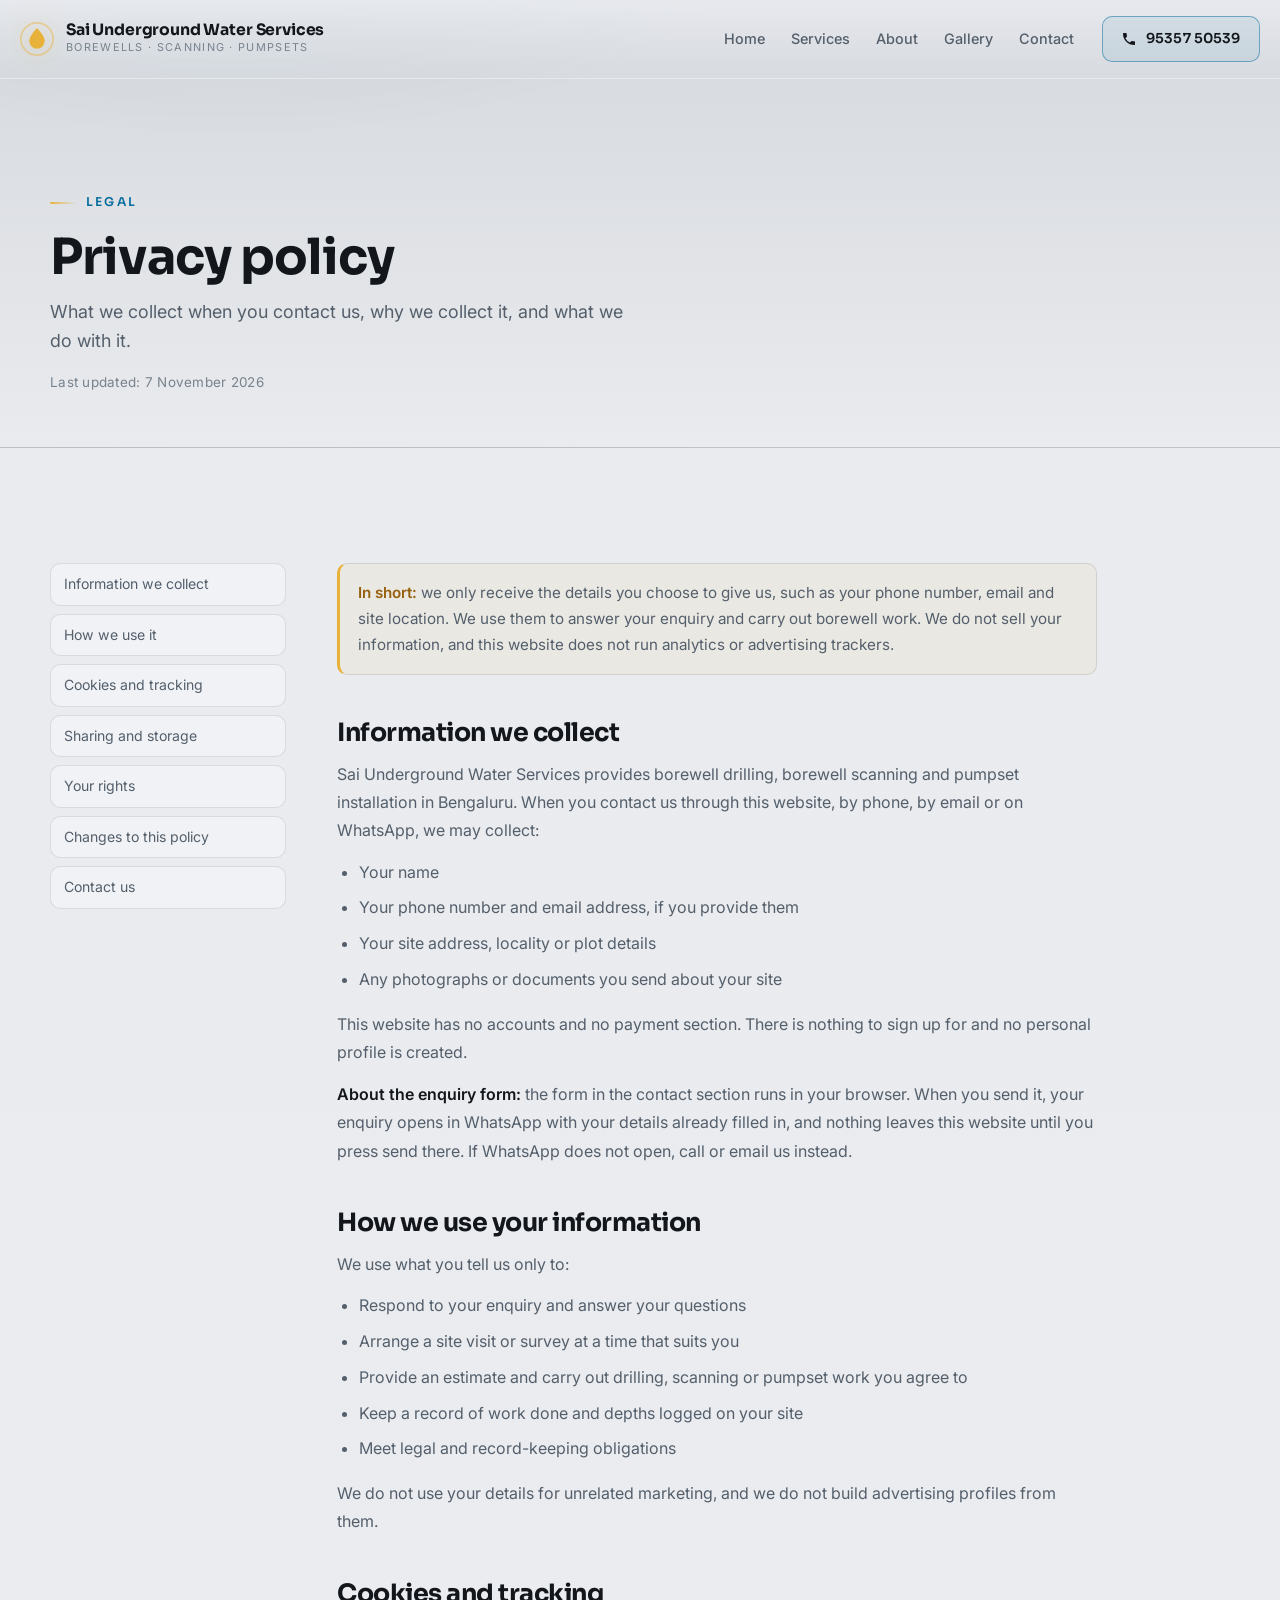
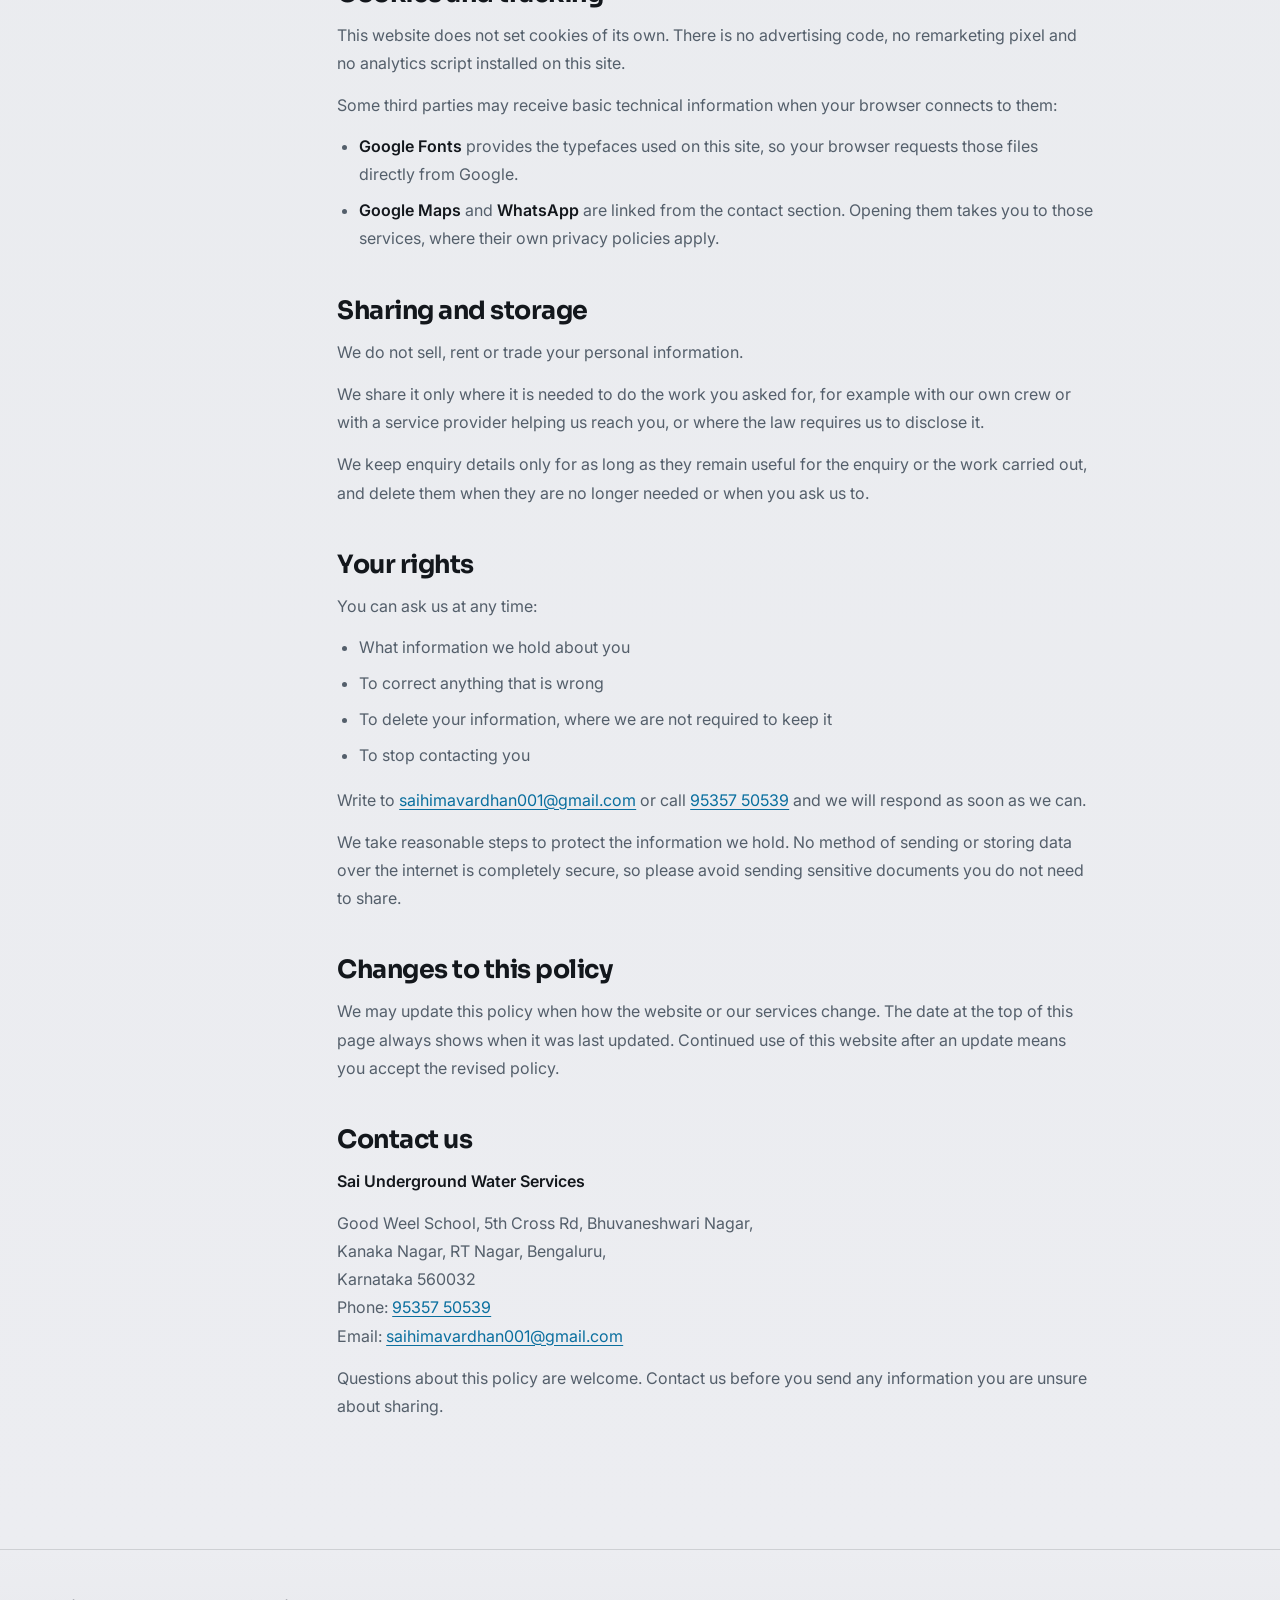
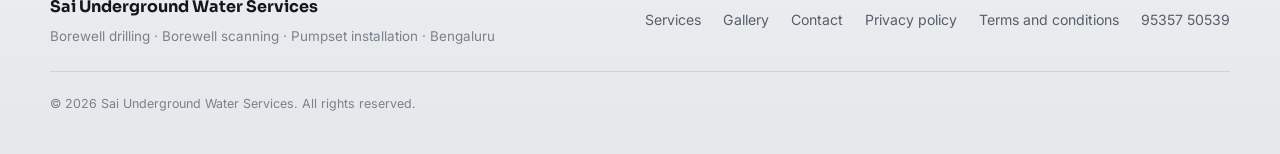
==== commit c35ab2a4: "Rebuild site around scroll-driven borewell journey scene - Pin the SVG rig-to-borehole sequence and " ====
--- a/privacy.html
+++ b/privacy.html
@@ -6,13 +6,13 @@
 <title>Privacy Policy | Sai Underground Water Services</title>
 <meta name="description" content="How Sai Underground Water Services collects, uses and protects your information when you call, email or use this website.">
 <meta name="robots" content="index, follow">
-<meta name="theme-color" content="#15120f">
+<meta name="theme-color" content="#0a1522">
 <link rel="icon" href="assets/favicon.svg" type="image/svg+xml">
 <link rel="icon" href="assets/favicon-32.png" sizes="32x32" type="image/png">
 <link rel="apple-touch-icon" href="assets/apple-touch-icon.png">
 <link rel="preconnect" href="https://fonts.googleapis.com">
 <link rel="preconnect" href="https://fonts.gstatic.com" crossorigin>
-<link href="https://fonts.googleapis.com/css2?family=Archivo:wght@500;600;700;800;900&family=Inter:wght@400;500;600&family=JetBrains+Mono:wght@500&display=swap" rel="stylesheet">
+<link href="https://fonts.googleapis.com/css2?family=Sora:wght@500;600;700;800&family=Inter:wght@400;500;600&display=swap" rel="stylesheet">
 <link rel="stylesheet" href="css/styles.css">
 <noscript>
   <style>
--- a/css/styles.css
+++ b/css/styles.css
@@ -1,757 +1,852 @@
 /* =========================================================
-   SAI UNDERGROUND WATER SERVICES
-   Fresh redesign — "field-grade industrial editorial"
-   Palette: warm ink, paper, burnt-orange accent
-   Type:    Archivo (display) · Inter (text) · JetBrains Mono (labels)
+   Sai Underground Water Services
+   Premium scroll-driven borewell experience
    ========================================================= */
 
-/* ---------- Tokens ---------- */
 :root {
-  --ink:        #15120f;
-  --ink-2:      #1e1a16;
-  --ink-3:      #0e0c0a;
-  --paper:      #f7f4ef;
-  --sand:       #efe9e0;
-  --white:      #fffdfb;
-
-  --text:       #221e19;
-  --muted:      #5b544c;
-  --line:       rgba(21, 18, 15, 0.14);
-  --line-soft:  rgba(21, 18, 15, 0.08);
-  --line-dark:  rgba(247, 244, 239, 0.13);
-
-  --accent:        #d24a12;   /* solid fills on light */
-  --accent-deep:   #a83a0c;   /* accent text on light */
-  --accent-bright: #ff8a4c;   /* accent on dark */
-
-  --font-head: "Archivo", system-ui, -apple-system, "Segoe UI", sans-serif;
+  /* ---- light page palette: one continuous gray ramp, never white ---- */
+  --bg: #e9ebef;
+  --bg-soft: #e2e5e9;
+  --bg-card: rgba(241, 243, 246, 0.95);
+
+  --ink: #13171c;
+  --muted: #545f6b;
+  --muted-2: #78828d;
+  --line: rgba(19, 26, 35, 0.11);
+  --line-strong: rgba(19, 26, 35, 0.22);
+
+  --amber: #e8b23a;
+  --amber-soft: #ffd27a;
+  --cyan: #0a6f9f;
+  --cyan-deep: #085a84;
+  --water: #1187c4;
+
+  /* gold that stays readable as text on white */
+  --gold-text: #96600f;
+
+  --panel: rgba(241, 243, 246, 0.95);
+  --shadow: 0 18px 44px -26px rgba(16, 24, 40, 0.34);
+  --shadow-lg: 0 30px 70px -40px rgba(16, 24, 40, 0.42);
+
+  --ghost-bg: rgba(241, 243, 246, 0.72);
+  --ghost-hover-bg: rgba(10, 111, 159, 0.08);
+  --ghost-hover-line: rgba(10, 111, 159, 0.5);
+  --spot-glow: rgba(10, 111, 159, 0.13);
+  --spot-line: rgba(10, 111, 159, 0.5);
+  --nav-panel: rgba(236, 238, 242, 0.97);
+
+  --radius: 18px;
+  --radius-sm: 12px;
+  --max: 1180px;
+  --ease: cubic-bezier(0.22, 0.61, 0.36, 1);
+  --font-head: "Sora", system-ui, -apple-system, "Segoe UI", sans-serif;
   --font-body: "Inter", system-ui, -apple-system, "Segoe UI", sans-serif;
-  --font-mono: "JetBrains Mono", ui-monospace, "SF Mono", Menlo, monospace;
-
-  --radius:   16px;
-  --radius-lg: 22px;
-  --shadow:   0 40px 70px -52px rgba(21, 18, 15, 0.85);
-  --ease:     cubic-bezier(0.22, 0.61, 0.36, 1);
-
-  --ghost-hover: rgba(21, 18, 15, 0.07);
-}
-
-/* ---------- Reset & base ---------- */
-*, *::before, *::after { box-sizing: border-box; }
+}
+
+/* The full-bleed journey scene, the nav while it sits over that scene,
+   and the lightbox are dark by design. They borrow the page tokens, so
+   this block gives them back the night palette in one place. */
+:is(.journey, .nav:not(.is-light), .lightbox) {
+  --ink: #eef5fc;
+  --muted: #9db0c4;
+  --muted-2: #7b8fa3;
+  --line: rgba(150, 182, 214, 0.16);
+  --line-strong: rgba(150, 182, 214, 0.3);
+  --gold-text: #ffd27a;
+  --cyan: #5fd0ff;
+  --cyan-deep: #1c9ed6;
+  --water: #38bdf8;
+  --ghost-bg: rgba(255, 255, 255, 0.05);
+  --ghost-hover-bg: rgba(95, 208, 255, 0.1);
+  --ghost-hover-line: rgba(95, 208, 255, 0.55);
+  --spot-glow: rgba(95, 208, 255, 0.17);
+  --spot-line: rgba(95, 208, 255, 0.6);
+  --nav-panel: rgba(7, 13, 21, 0.97);
+  /* body already resolved --ink to the light value, so these subtrees
+     have to restate color or they would inherit dark-on-dark text */
+  color: var(--ink);
+}
+
+*,
+*::before,
+*::after {
+  box-sizing: border-box;
+}
 
 html {
+  background-color: #dbdee3;
   scroll-behavior: smooth;
-  scroll-padding-top: 96px;
   -webkit-text-size-adjust: 100%;
 }
 
 body {
   margin: 0;
-  background: var(--paper);
+  /* mid gray at the top easing to soft light gray by the bottom;
+     the page steps through gray the whole way down, never white */
+  background: linear-gradient(
+    180deg,
+    #d5d8dd 0%,
+    #dbdee3 46%,
+    #e0e3e7 60%,
+    #e5e7eb 76%,
+    #e9ebef 92%,
+    #e9ebef 100%
+  );
+  color: var(--ink);
+  font-family: var(--font-body);
+  font-size: 16px;
+  line-height: 1.6;
+  overflow-x: hidden;
+  -webkit-font-smoothing: antialiased;
+}
+
+img,
+svg {
+  display: block;
+  max-width: 100%;
+}
+
+a {
+  color: inherit;
+  text-decoration: none;
+}
+
+h1,
+h2,
+h3,
+h4 {
+  font-family: var(--font-head);
+  line-height: 1.08;
+  margin: 0;
+  letter-spacing: -0.02em;
+  font-weight: 700;
+}
+
+p {
+  margin: 0;
+}
+
+address {
+  font-style: normal;
+}
+
+::selection {
+  background: rgba(232, 178, 58, 0.35);
+  color: var(--ink);
+}
+
+/* ---------- shared ---------- */
+
+.container {
+  width: min(100% - 40px, var(--max));
+  margin-inline: auto;
+}
+
+.section {
+  position: relative;
+  padding: clamp(72px, 9vw, 132px) 0;
+}
+
+.eyebrow {
+  display: inline-flex;
+  align-items: center;
+  gap: 10px;
+  font-family: var(--font-head);
+  font-size: 0.76rem;
+  font-weight: 600;
+  letter-spacing: 0.18em;
+  text-transform: uppercase;
+  color: var(--cyan);
+  margin-bottom: 18px;
+}
+
+.eyebrow::before {
+  content: "";
+  width: 26px;
+  height: 2px;
+  border-radius: 2px;
+  background: linear-gradient(90deg, var(--amber), transparent);
+}
+
+.sec-head {
+  max-width: 620px;
+  margin-bottom: clamp(36px, 5vw, 60px);
+}
+
+.sec-head h2 {
+  font-size: clamp(2rem, 4.2vw, 3.1rem);
+  margin-bottom: 16px;
+}
+
+.sec-sub {
   color: var(--muted);
-  font: 400 1rem/1.65 var(--font-body);
-  -webkit-font-smoothing: antialiased;
-  text-rendering: optimizeLegibility;
-  overflow-x: hidden;
-}
-
-img { max-width: 100%; }
-
-h1, h2, h3, h4 {
-  font-family: var(--font-head);
-  color: var(--text);
-  margin: 0;
-  text-wrap: balance;
-}
-
-p { margin: 0; }
-
-a { color: inherit; }
-
-address { font-style: normal; }
-
-::selection { background: rgba(210, 74, 18, 0.24); color: var(--text); }
-
-:focus-visible {
-  outline: 3px solid var(--accent);
-  outline-offset: 3px;
-  border-radius: 4px;
-}
-
-.container {
-  width: 100%;
-  max-width: 1180px;
-  margin: 0 auto;
-  padding: 0 24px;
-}
-
-/* ---------- Scroll progress ---------- */
-.progress-bar {
-  position: fixed;
-  inset: 0 0 auto;
-  height: 3px;
-  background: var(--accent);
-  transform: scaleX(0);
-  transform-origin: 0 50%;
-  z-index: 80;
-}
-
-/* ---------- Buttons ---------- */
+  font-size: clamp(1rem, 1.4vw, 1.12rem);
+  max-width: 54ch;
+}
+
+/* ---------- buttons ---------- */
+
 .btn {
   display: inline-flex;
   align-items: center;
   justify-content: center;
-  gap: 0.55em;
-  padding: 0.9em 1.6em;
-  border: 1.5px solid transparent;
-  border-radius: 999px;
-  font: 600 0.95rem/1 var(--font-body);
+  gap: 9px;
+  font-family: var(--font-head);
+  font-size: 0.92rem;
+  font-weight: 600;
   letter-spacing: 0.01em;
-  text-decoration: none;
+  padding: 13px 22px;
+  border-radius: 10px;
+  border: 1px solid transparent;
   cursor: pointer;
-  transition: background 0.25s var(--ease), color 0.25s var(--ease),
-              transform 0.25s var(--ease), box-shadow 0.25s var(--ease),
-              border-color 0.25s var(--ease);
+  transition: transform 0.35s var(--ease), box-shadow 0.35s var(--ease),
+    background 0.35s var(--ease), border-color 0.35s var(--ease), color 0.35s var(--ease);
+  white-space: nowrap;
+  will-change: transform;
+}
+
+.btn:focus-visible,
+a:focus-visible,
+button:focus-visible,
+.tile:focus-visible {
+  outline: 2px solid var(--cyan);
+  outline-offset: 3px;
 }
 
 .btn-primary {
-  background: var(--accent);
-  color: #fff;
-}
+  background: linear-gradient(135deg, var(--amber-soft), var(--amber));
+  color: #1a1204;
+  box-shadow: 0 10px 30px -12px rgba(232, 178, 58, 0.75);
+}
+
 .btn-primary:hover {
-  background: #b8400d;
   transform: translateY(-2px);
-  box-shadow: 0 14px 28px -18px rgba(210, 74, 18, 0.9);
+  box-shadow: 0 16px 36px -12px rgba(232, 178, 58, 0.85);
 }
 
 .btn-ghost {
-  border-color: currentColor;
-  color: inherit;
-  background: transparent;
-}
+  background: var(--ghost-bg);
+  border-color: var(--line-strong);
+  color: var(--ink);
+  backdrop-filter: blur(6px);
+}
+
 .btn-ghost:hover {
-  background: var(--ghost-hover);
   transform: translateY(-2px);
-}
-
-.btn-call {
-  background: var(--accent);
-  color: #fff;
-  padding: 0.75em 1.3em;
-  font-size: 0.9rem;
-  white-space: nowrap;
-}
-.btn-call:hover {
-  background: #b8400d;
-  transform: translateY(-2px);
+  border-color: var(--ghost-hover-line);
+  background: var(--ghost-hover-bg);
+}
+
+/* =========================================================
+   PROGRESS BAR
+   ========================================================= */
+
+.progress-bar {
+  position: fixed;
+  top: 0;
+  left: 0;
+  height: 2px;
+  width: 100%;
+  transform: scaleX(0);
+  transform-origin: 0 50%;
+  background: linear-gradient(90deg, var(--cyan), var(--amber));
+  z-index: 120;
+  pointer-events: none;
 }
 
 /* =========================================================
    NAV
    ========================================================= */
+
 .nav {
   position: fixed;
-  inset: 0 0 auto;
-  z-index: 60;
-  background: rgba(247, 244, 239, 0.9);
+  top: 0;
+  left: 0;
+  right: 0;
+  z-index: 100;
+  padding: 16px 0;
+  transition: background 0.4s var(--ease), padding 0.4s var(--ease),
+    border-color 0.4s var(--ease), backdrop-filter 0.4s var(--ease);
+  border-bottom: 1px solid transparent;
+  background: linear-gradient(180deg, rgba(7, 13, 21, 0.72), rgba(7, 13, 21, 0));
+}
+
+.nav.is-scrolled {
+  padding: 10px 0;
+  background: rgba(7, 13, 21, 0.82);
   backdrop-filter: blur(14px);
   -webkit-backdrop-filter: blur(14px);
-  border-bottom: 1px solid transparent;
-  transition: border-color 0.3s var(--ease), box-shadow 0.3s var(--ease);
-}
-
-.nav.is-scrolled {
   border-bottom-color: var(--line);
-  box-shadow: 0 18px 40px -34px rgba(21, 18, 15, 0.9);
+}
+
+/* over the light page instead of the scene */
+.nav.is-light {
+  background: linear-gradient(180deg, rgba(233, 235, 239, 0.9), rgba(233, 235, 239, 0));
+}
+
+.nav.is-light.is-scrolled {
+  background: rgba(233, 235, 239, 0.92);
+  border-bottom-color: var(--line);
 }
 
 .nav-inner {
-  max-width: 1180px;
-  margin: 0 auto;
-  padding: 0 24px;
-  height: 72px;
+  width: min(100% - 40px, 1320px);
+  margin-inline: auto;
   display: flex;
   align-items: center;
-  gap: 22px;
+  gap: 28px;
 }
 
 .brand {
-  display: flex;
+  display: inline-flex;
   align-items: center;
   gap: 12px;
-  text-decoration: none;
-  color: var(--accent);
   min-width: 0;
 }
 
-.brand-mark { display: grid; place-items: center; flex: none; }
+.brand-mark {
+  color: var(--amber);
+  flex: none;
+  filter: drop-shadow(0 0 14px rgba(232, 178, 58, 0.35));
+}
+
+.brand-mark svg {
+  width: 34px;
+  height: 34px;
+}
 
 .brand-text {
   display: flex;
   flex-direction: column;
-  gap: 2px;
   min-width: 0;
 }
 
 .brand-text strong {
-  font: 800 0.98rem/1.15 var(--font-head);
+  font-family: var(--font-head);
+  font-size: 0.98rem;
+  font-weight: 700;
+  line-height: 1.15;
   letter-spacing: -0.01em;
-  color: var(--text);
   white-space: nowrap;
-  overflow: hidden;
-  text-overflow: ellipsis;
 }
 
 .brand-text small {
-  font: 500 0.63rem/1 var(--font-mono);
-  letter-spacing: 0.16em;
+  color: var(--muted-2);
+  font-size: 0.68rem;
+  letter-spacing: 0.12em;
   text-transform: uppercase;
-  color: var(--muted);
+  white-space: nowrap;
 }
 
 .nav-links {
   display: flex;
-  gap: 30px;
-  margin-inline: auto;
+  align-items: center;
+  gap: 26px;
+  margin-left: auto;
 }
 
 .nav-links a {
   position: relative;
+  z-index: 0;
+  font-size: 0.9rem;
+  font-weight: 500;
+  color: var(--muted);
   padding: 6px 0;
-  font: 600 0.92rem/1 var(--font-body);
-  color: var(--muted);
-  text-decoration: none;
-  transition: color 0.2s var(--ease);
-}
-
-.nav-links a:hover { color: var(--text); }
-
-.nav-links a.is-active { color: var(--accent-deep); }
-
-.nav-links a.is-active::after {
+  transition: color 0.3s var(--ease);
+}
+
+/* soft pool of light that sits behind the current section's link */
+.nav-links a::before {
   content: "";
   position: absolute;
   left: 0;
-  right: 0;
-  bottom: -2px;
-  height: 2px;
-  background: var(--accent);
-  border-radius: 2px;
+  top: 50%;
+  width: 100%;
+  height: 300%;
+  transform: translateY(-50%);
+  background: radial-gradient(
+    closest-side,
+    var(--spot-glow),
+    transparent 78%
+  );
+  opacity: 0;
+  transition: opacity 0.45s var(--ease);
+  pointer-events: none;
+  z-index: -1;
+}
+
+.nav-links a::after {
+  content: "";
+  position: absolute;
+  left: 0;
+  bottom: 0;
+  width: 100%;
+  height: 1px;
+  background: linear-gradient(90deg, var(--cyan), var(--amber));
+  transform: scaleX(0);
+  transform-origin: 0 50%;
+  transition: transform 0.4s var(--ease), box-shadow 0.4s var(--ease);
+}
+
+.nav-links a:hover {
+  color: var(--ink);
+}
+
+.nav-links a:hover::after {
+  transform: scaleX(1);
+}
+
+/* the section you are currently reading stays lit */
+.nav-links a.is-active {
+  color: var(--ink);
+}
+
+.nav-links a.is-active::before {
+  opacity: 1;
+}
+
+.nav-links a.is-active::after {
+  transform: scaleX(1);
+  box-shadow: 0 0 10px var(--spot-line);
+}
+
+.btn-call {
+  background: var(--ghost-hover-bg);
+  border-color: var(--spot-line);
+  color: var(--ink);
+  font-size: 0.86rem;
+  padding: 11px 18px;
+}
+
+.btn-call:hover {
+  background: var(--spot-glow);
+  border-color: var(--spot-line);
+  transform: translateY(-1px);
 }
 
 .nav-burger {
   display: none;
-  flex-direction: column;
-  justify-content: center;
-  gap: 5px;
+  margin-left: auto;
   width: 44px;
   height: 44px;
-  padding: 10px;
-  background: transparent;
-  border: 1px solid var(--line);
   border-radius: 12px;
+  border: 1px solid var(--line-strong);
+  background: var(--ghost-bg);
   cursor: pointer;
+  padding: 12px 11px;
+  flex-direction: column;
+  justify-content: space-between;
 }
 
 .nav-burger span {
   display: block;
   height: 2px;
-  width: 100%;
-  background: var(--text);
   border-radius: 2px;
-  transition: transform 0.25s var(--ease), opacity 0.2s var(--ease);
-}
-
-.nav-burger[aria-expanded="true"] span:nth-child(1) { transform: translateY(7px) rotate(45deg); }
-.nav-burger[aria-expanded="true"] span:nth-child(2) { opacity: 0; }
-.nav-burger[aria-expanded="true"] span:nth-child(3) { transform: translateY(-7px) rotate(-45deg); }
+  background: var(--ink);
+  transition: transform 0.35s var(--ease), opacity 0.25s var(--ease);
+}
+
+.nav-burger[aria-expanded="true"] span:nth-child(1) {
+  transform: translateY(8px) rotate(45deg);
+}
+
+.nav-burger[aria-expanded="true"] span:nth-child(2) {
+  opacity: 0;
+}
+
+.nav-burger[aria-expanded="true"] span:nth-child(3) {
+  transform: translateY(-8px) rotate(-45deg);
+}
 
 .nav-drawer {
   display: none;
   flex-direction: column;
   gap: 4px;
-  padding: 10px 24px 24px;
-  background: var(--paper);
+  padding: 14px 20px 22px;
+  background: var(--nav-panel);
   border-bottom: 1px solid var(--line);
-  box-shadow: 0 30px 50px -40px rgba(21, 18, 15, 0.9);
-}
-
-.nav-drawer.open { display: flex; }
+  backdrop-filter: blur(16px);
+}
+
+.nav-drawer.open {
+  display: flex;
+}
 
 .nav-drawer a {
-  padding: 13px 4px;
-  font: 600 1.02rem/1 var(--font-body);
-  color: var(--text);
-  text-decoration: none;
-  border-bottom: 1px solid var(--line-soft);
-}
-
-.nav-drawer a:last-child { border-bottom: none; }
-
-.nav-drawer .btn-call {
+  position: relative;
+  padding: 12px 4px;
+  color: var(--muted);
+  border-bottom: 1px solid var(--line);
+  font-size: 1rem;
+  transition: color 0.3s var(--ease), background 0.3s var(--ease),
+    box-shadow 0.3s var(--ease);
+}
+
+.nav-drawer a.is-active {
+  color: var(--ink);
+  box-shadow: inset 3px 0 0 var(--spot-line);
+  background: linear-gradient(90deg, var(--spot-glow), transparent);
+}
+
+.nav-drawer a:last-child {
+  border-bottom: 0;
+}
+
+.nav-drawer .btn {
   margin-top: 12px;
-  justify-content: center;
-  border-bottom: none;
-  color: #fff;
+  color: var(--ink);
 }
 
 /* =========================================================
-   SECTION SHELL
+   JOURNEY / CINEMATIC SCROLL SCENE
    ========================================================= */
-.section { padding: clamp(72px, 10vw, 126px) 0; }
-
-.section-dark {
-  background: var(--ink);
-  --ghost-hover: rgba(247, 244, 239, 0.1);
-}
-
-.section-dark h2,
-.section-dark h3 { color: var(--paper); }
-
-.section-dark p { color: rgba(247, 244, 239, 0.66); }
-
-.section-sand {
-  background: var(--sand);
-  border-block: 1px solid var(--line);
-}
-
-.sec-head { max-width: 730px; margin-bottom: clamp(36px, 5vw, 60px); }
-
-.sec-head h2 {
-  font-size: clamp(2rem, 4vw, 3.1rem);
+
+.journey {
+  position: relative;
+  height: 660vh;
+  background: #07111f;
+}
+
+.journey-sticky {
+  position: sticky;
+  top: 0;
+  height: 100vh;
+  height: 100svh;
+  overflow: hidden;
+}
+
+.scene {
+  position: absolute;
+  inset: 0;
+  width: 100%;
+  height: 100%;
+}
+
+/* readability scrims */
+.journey-sticky::before {
+  content: "";
+  position: absolute;
+  inset: 0;
+  z-index: 2;
+  pointer-events: none;
+  background:
+    linear-gradient(90deg, rgba(4, 10, 18, 0.82) 0%, rgba(4, 10, 18, 0.35) 32%, rgba(4, 10, 18, 0) 62%),
+    linear-gradient(180deg, rgba(4, 10, 18, 0.55) 0%, rgba(4, 10, 18, 0) 22%, rgba(4, 10, 18, 0) 70%, rgba(4, 10, 18, 0.75) 100%);
+}
+
+.hero-copy {
+  position: absolute;
+  z-index: 4;
+  left: clamp(20px, 7vw, 110px);
+  top: 47%;
+  transform: translateY(calc(-50% + var(--hero-y, 0px)));
+  max-width: 720px;
+  opacity: var(--hero-o, 1);
+  visibility: var(--hero-v, visible);
+  will-change: transform, opacity;
+}
+
+.hero-copy .eyebrow {
+  color: var(--amber-soft);
+}
+
+.hero-copy h1 {
+  font-size: clamp(2.4rem, 5.2vw, 3.9rem);
   font-weight: 800;
-  line-height: 1.06;
-  letter-spacing: -0.028em;
-}
-
-.sec-sub {
-  margin-top: 16px;
-  font-size: 1.04rem;
-  line-height: 1.65;
-  color: var(--muted);
-  max-width: 58ch;
-}
-
-.section-dark .sec-sub { color: rgba(247, 244, 239, 0.64); }
-
-.eyebrow {
-  display: flex;
-  align-items: center;
-  gap: 12px;
-  margin-bottom: 18px;
-  font: 500 0.72rem/1 var(--font-mono);
-  letter-spacing: 0.2em;
-  text-transform: uppercase;
-  color: var(--accent-deep);
-}
-
-.eyebrow::before {
-  content: "";
-  width: 28px;
-  height: 2px;
-  background: var(--accent);
-  flex: none;
-}
-
-.section-dark .eyebrow { color: var(--accent-bright); }
-
-.section-dark :focus-visible { outline-color: var(--accent-bright); }
-
-/* =========================================================
-   HERO
-   ========================================================= */
-.hero {
-  padding: 148px 0 0;
-  background:
-    radial-gradient(760px 460px at 88% -8%, rgba(210, 74, 18, 0.12), transparent 62%),
-    linear-gradient(rgba(21, 18, 15, 0.045) 1px, transparent 1px),
-    linear-gradient(90deg, rgba(21, 18, 15, 0.045) 1px, transparent 1px),
-    linear-gradient(180deg, #fcfaf7, var(--paper));
-  background-size: auto, 54px 54px, 54px 54px, auto;
-  border-bottom: 1px solid var(--line);
-}
-
-.hero-grid {
-  display: grid;
-  grid-template-columns: 1.06fr 0.94fr;
-  gap: clamp(36px, 5vw, 64px);
-  align-items: center;
-  padding-bottom: clamp(44px, 6vw, 64px);
-}
-
-.hero-copy h1 {
-  font-size: clamp(2.6rem, 6.2vw, 4.7rem);
-  font-weight: 800;
-  line-height: 1.02;
-  letter-spacing: -0.038em;
-  margin-top: 6px;
+  letter-spacing: -0.035em;
+  text-shadow: 0 18px 60px rgba(0, 0, 0, 0.45);
 }
 
 .hero-copy h1 em {
   font-style: normal;
-  color: var(--accent-deep);
-}
-
-.lede {
-  margin-top: 22px;
-  font-size: clamp(1.02rem, 1.4vw, 1.14rem);
-  line-height: 1.7;
-  color: var(--muted);
-  max-width: 54ch;
+  background: linear-gradient(120deg, var(--cyan) 0%, #a8e6ff 45%, var(--water) 100%);
+  -webkit-background-clip: text;
+  background-clip: text;
+  color: transparent;
+  filter: drop-shadow(0 0 18px rgba(95, 208, 255, 0.14));
+}
+
+.hero-copy .lede {
+  margin-top: 24px;
+  color: #b9c9da;
+  font-size: clamp(1rem, 1.35vw, 1.12rem);
+  line-height: 1.68;
+  max-width: 46ch;
+  text-shadow: 0 2px 20px rgba(0, 0, 0, 0.5);
 }
 
 .hero-cta {
   display: flex;
   flex-wrap: wrap;
-  gap: 14px;
-  margin-top: 34px;
-}
-
-.hero-facts {
-  list-style: none;
-  display: grid;
-  grid-template-columns: repeat(3, minmax(0, 1fr));
-  gap: 20px;
-  margin: 46px 0 0;
-  padding-top: 26px;
-  border-top: 1px solid var(--line);
-}
-
-.hero-facts li {
+  gap: 12px;
+  margin-top: 32px;
+}
+
+.hero-cta .btn {
+  pointer-events: auto;
+}
+
+/* step captions */
+
+.steps {
+  position: absolute;
+  z-index: 4;
+  left: 0;
+  right: 0;
+  bottom: clamp(44px, 9vh, 96px);
+  height: 0;
+  pointer-events: none;
+}
+
+/* no card: the text sits straight on the scene beside the drill,
+   odd services on its left, even ones on its right */
+.step {
+  position: absolute;
+  bottom: 0;
+  width: min(430px, 34vw);
+  opacity: 0;
+  transform: translateY(20px);
+  transition: opacity 0.55s var(--ease), transform 0.65s var(--ease);
+  will-change: opacity, transform;
+  text-shadow: 0 2px 16px rgba(0, 0, 0, 0.8), 0 0 44px rgba(0, 0, 0, 0.55);
+}
+
+.step:nth-child(odd) {
+  right: calc(50% + clamp(36px, 3.5vw, 64px));
+  text-align: right;
+}
+
+.step:nth-child(even) {
+  left: calc(50% + clamp(36px, 3.5vw, 64px));
+  text-align: left;
+}
+
+.step.is-active {
+  opacity: 1;
+  transform: translateY(0);
+}
+
+.step-num {
+  display: inline-block;
+  font-family: var(--font-head);
+  font-size: 0.82rem;
+  font-weight: 700;
+  letter-spacing: 0.16em;
+  color: var(--amber);
+  margin-bottom: 9px;
+}
+
+.step h2 {
+  font-size: 1.5rem;
+  margin-bottom: 9px;
+}
+
+.step p {
+  color: var(--muted);
+  font-size: 1.02rem;
+  line-height: 1.6;
+}
+
+.step-cta {
+  display: flex;
+  flex-wrap: wrap;
+  gap: 10px;
+  margin-top: 16px;
+  pointer-events: none;
+}
+
+.step.is-active .step-cta {
+  pointer-events: auto;
+}
+
+.step:nth-child(odd) .step-cta {
+  justify-content: flex-end;
+}
+
+.step-cta .btn {
+  padding: 10px 18px;
+  font-size: 0.84rem;
+}
+
+/* depth HUD */
+
+.depth-hud {
+  position: absolute;
+  z-index: 4;
+  right: clamp(16px, 3.4vw, 48px);
+  top: 50%;
+  transform: translateY(-50%);
   display: flex;
   flex-direction: column;
-  gap: 7px;
-}
-
-.fact-label {
-  font: 500 0.67rem/1 var(--font-mono);
-  letter-spacing: 0.16em;
-  text-transform: uppercase;
-  color: var(--accent-deep);
-}
-
-.hero-facts strong {
-  font: 700 0.94rem/1.4 var(--font-head);
-  color: var(--text);
-}
-
-.hero-media {
-  display: grid;
-  grid-template-columns: minmax(0, 1fr) auto;
-  gap: 16px;
-  align-items: stretch;
-}
-
-.hero-frame {
+  align-items: center;
+  gap: 14px;
+  pointer-events: none;
+  opacity: var(--hud-o, 1);
+  transition: opacity 0.4s var(--ease);
+}
+
+.depth-track {
   position: relative;
-  margin: 0;
-  overflow: hidden;
-  border: 1px solid var(--line);
-  border-radius: var(--radius-lg);
-  background: var(--sand);
-  box-shadow: var(--shadow);
-}
-
-.hero-frame img {
-  display: block;
-  width: 100%;
-  aspect-ratio: 4 / 5;
-  object-fit: cover;
-}
-
-.hero-frame figcaption {
+  width: 3px;
+  height: clamp(140px, 26vh, 240px);
+  border-radius: 3px;
+  background: rgba(255, 255, 255, 0.12);
+  overflow: visible;
+}
+
+.depth-fill {
   position: absolute;
-  left: 16px;
-  bottom: 16px;
-  padding: 9px 14px;
-  border-radius: 999px;
-  background: rgba(21, 18, 15, 0.82);
-  backdrop-filter: blur(6px);
-  font: 500 0.7rem/1 var(--font-mono);
-  letter-spacing: 0.1em;
-  text-transform: uppercase;
-  color: #f2ede6;
-}
-
-.depth-scale {
+  inset: 0;
+  border-radius: 3px;
+  background: linear-gradient(180deg, var(--amber), var(--cyan));
+  transform-origin: 50% 0;
+  transform: scaleY(var(--f, 0));
+}
+
+.depth-dot {
+  position: absolute;
+  left: 50%;
+  top: calc(var(--f, 0) * 100%);
+  width: 11px;
+  height: 11px;
+  margin-left: -5.5px;
+  margin-top: -5.5px;
+  border-radius: 50%;
+  background: #eaf9ff;
+  box-shadow: 0 0 0 4px rgba(95, 208, 255, 0.14), 0 0 10px rgba(95, 208, 255, 0.4);
+}
+
+.depth-read {
   display: flex;
-  flex-direction: column;
-  justify-content: space-between;
-  padding: 8px 0;
-  border-left: 1px dashed var(--line);
-}
-
-.depth-scale span {
-  position: relative;
-  padding-left: 16px;
-  font: 500 0.66rem/1 var(--font-mono);
+  align-items: baseline;
+  gap: 3px;
+  font-family: var(--font-head);
+  font-size: 1.05rem;
+  font-weight: 700;
+  color: #dff4ff;
+  text-shadow: 0 2px 16px rgba(0, 0, 0, 0.6);
+  font-variant-numeric: tabular-nums;
+}
+
+.depth-read small {
+  font-size: 0.66rem;
+  font-weight: 600;
+  color: var(--muted);
   letter-spacing: 0.08em;
-  color: var(--muted);
-}
-
-.depth-scale span::before {
-  content: "";
+}
+
+/* scroll hint */
+
+.scroll-hint {
   position: absolute;
-  left: 0;
-  top: 50%;
-  width: 10px;
-  height: 1px;
-  background: var(--accent);
-}
-
-.hero-rail {
-  list-style: none;
-  display: flex;
-  flex-wrap: wrap;
-  gap: 14px 0;
-  justify-content: space-between;
-  margin: 0;
-  padding: 22px 0 26px;
-  border-top: 1px solid var(--line);
-  font: 500 0.72rem/1 var(--font-mono);
-  letter-spacing: 0.16em;
-  text-transform: uppercase;
-  color: var(--muted);
-}
-
-.hero-rail li {
+  z-index: 5;
+  left: 50%;
+  bottom: 26px;
+  transform: translateX(-50%);
   display: flex;
   align-items: center;
-}
-
-.hero-rail li:not(:last-child)::after {
-  content: "";
-  width: 6px;
-  height: 6px;
-  margin-left: clamp(14px, 3vw, 34px);
-  background: var(--accent);
-  transform: rotate(45deg);
-  opacity: 0.75;
-}
-
-/* =========================================================
-   SERVICES (dark)
-   ========================================================= */
-.svc-grid {
-  display: grid;
-  grid-template-columns: repeat(2, minmax(0, 1fr));
-  gap: 20px;
-}
-
-.svc-card {
-  position: relative;
-  overflow: hidden;
-  padding: 34px 32px 30px;
-  background: var(--ink-2);
-  border: 1px solid var(--line-dark);
-  border-radius: var(--radius);
-  transition: border-color 0.3s var(--ease), transform 0.3s var(--ease);
-}
-
-.svc-card:hover {
-  border-color: rgba(255, 138, 76, 0.5);
-  transform: translateY(-4px);
-}
-
-.svc-n {
-  position: absolute;
-  top: 16px;
-  right: 26px;
-  font: 800 3.6rem/1 var(--font-head);
-  letter-spacing: -0.04em;
-  color: rgba(247, 244, 239, 0.07);
+  gap: 8px;
+  font-family: var(--font-head);
+  font-size: 0.66rem;
+  font-weight: 600;
+  letter-spacing: 0.24em;
+  text-transform: uppercase;
+  color: rgba(210, 230, 245, 0.55);
+  opacity: var(--hint-o, 1);
   pointer-events: none;
-}
-
-.svc-card h3 {
-  position: relative;
-  font-size: 1.3rem;
-  font-weight: 700;
-  line-height: 1.25;
-  letter-spacing: -0.015em;
-  margin-bottom: 12px;
-  max-width: 15ch;
-}
-
-.svc-card > p {
-  font-size: 0.97rem;
-  line-height: 1.68;
-  max-width: 48ch;
-}
-
-.ticks {
-  list-style: none;
-  display: grid;
-  gap: 9px;
-  margin: 20px 0 0;
-  padding-top: 17px;
-  border-top: 1px solid var(--line-dark);
-}
-
-.ticks li {
-  position: relative;
-  padding-left: 26px;
-  font-size: 0.9rem;
-  color: rgba(247, 244, 239, 0.82);
-}
-
-.ticks li::before {
-  content: "✓";
-  position: absolute;
-  left: 0;
-  top: 0;
-  color: var(--accent-bright);
-  font-size: 0.88em;
+  transition: opacity 0.4s var(--ease);
+}
+
+.scroll-hint svg {
+  animation: hint-bob 2.4s var(--ease) infinite;
+}
+
+@keyframes hint-bob {
+  0%, 100% { transform: translateY(-2px); }
+  50% { transform: translateY(4px); }
 }
 
 /* =========================================================
    ABOUT
    ========================================================= */
+
+.about {
+  background:
+    radial-gradient(760px 460px at 8% 20%, rgba(232, 178, 58, 0.1), transparent 65%),
+    linear-gradient(180deg, #dfe2e6, #e3e6ea);
+}
+
 .about-grid {
   display: grid;
-  grid-template-columns: minmax(0, 1fr) minmax(0, 1fr);
-  gap: clamp(36px, 5vw, 64px);
+  grid-template-columns: 1.05fr 0.95fr;
+  gap: clamp(32px, 5vw, 72px);
   align-items: center;
 }
 
 .about-copy h2 {
   font-size: clamp(2rem, 4vw, 3rem);
-  font-weight: 800;
-  line-height: 1.06;
-  letter-spacing: -0.03em;
+  margin-bottom: 22px;
 }
 
 .about-copy p {
-  margin-top: 18px;
-  line-height: 1.72;
   color: var(--muted);
-  max-width: 52ch;
-}
-
-.about-copy .btn { margin-top: 32px; }
+  margin-bottom: 16px;
+  max-width: 56ch;
+}
+
+.about-copy .btn {
+  margin-top: 14px;
+}
 
 .about-feats {
   display: grid;
-  grid-template-columns: repeat(2, minmax(0, 1fr));
-  gap: 16px;
+  grid-template-columns: 1fr 1fr;
+  gap: 14px;
 }
 
 .feat {
-  display: flex;
-  flex-direction: column;
-  gap: 9px;
-  padding: 26px 24px;
-  background: var(--white);
+  padding: 22px 20px;
   border: 1px solid var(--line);
-  border-radius: var(--radius);
-  transition: transform 0.3s var(--ease), box-shadow 0.3s var(--ease);
+  border-radius: var(--radius-sm);
+  background: var(--panel);
+  box-shadow: var(--shadow);
+  transition: transform 0.45s var(--ease), border-color 0.45s var(--ease);
 }
 
 .feat:hover {
-  transform: translateY(-4px);
-  box-shadow: 0 30px 50px -44px rgba(21, 18, 15, 0.9);
-}
-
-.feat-mark {
-  font: 500 1.05rem/1 var(--font-mono);
-  color: var(--accent-deep);
+  transform: translateY(-3px);
+  border-color: rgba(232, 178, 58, 0.5);
 }
 
 .feat strong {
-  font: 700 1.03rem/1.3 var(--font-head);
-  color: var(--text);
-}
-
-.feat > span:last-child {
-  font-size: 0.9rem;
-  line-height: 1.62;
+  display: block;
+  font-family: var(--font-head);
+  font-size: 0.95rem;
+  margin-bottom: 7px;
+  color: var(--gold-text);
+}
+
+.feat span {
   color: var(--muted);
-}
-
-/* =========================================================
-   PROCESS
-   ========================================================= */
-.process-list {
-  list-style: none;
-  display: grid;
-  grid-template-columns: repeat(5, minmax(0, 1fr));
-  gap: 18px;
-  margin: 0;
-  padding: 0;
-  counter-reset: step;
-}
-
-.process-list li {
-  position: relative;
-  padding: 26px 22px 26px;
-  background: var(--white);
-  border: 1px solid var(--line);
-  border-radius: var(--radius);
-}
-
-.process-list li:not(:last-child)::after {
-  content: "";
-  position: absolute;
-  top: 42px;
-  right: -18px;
-  width: 18px;
-  height: 1px;
-  background: repeating-linear-gradient(90deg, var(--line) 0 5px, transparent 5px 10px);
-}
-
-.p-num {
-  display: inline-block;
-  padding: 6px 10px;
-  border: 1px solid rgba(210, 74, 18, 0.3);
-  border-radius: 9px;
-  background: rgba(210, 74, 18, 0.08);
-  font: 500 0.72rem/1 var(--font-mono);
-  letter-spacing: 0.12em;
-  color: var(--accent-deep);
-}
-
-.process-list h3 {
-  margin: 17px 0 9px;
-  font-size: 1.06rem;
-  font-weight: 700;
-  line-height: 1.3;
-  letter-spacing: -0.01em;
-}
-
-.process-list p {
-  font-size: 0.9rem;
-  line-height: 1.62;
-  color: var(--muted);
-}
-
-.depth-bar {
-  position: relative;
-  display: flex;
-  justify-content: space-between;
-  margin-top: 40px;
-  padding-top: 16px;
-  font: 500 0.68rem/1 var(--font-mono);
-  letter-spacing: 0.1em;
-  color: var(--muted);
-}
-
-.depth-bar::before {
-  content: "";
-  position: absolute;
-  top: 0;
-  left: 0;
-  right: 0;
-  height: 7px;
-  background: repeating-linear-gradient(90deg, var(--line) 0 1px, transparent 1px 42px);
+  font-size: 0.86rem;
+  line-height: 1.55;
 }
 
 /* =========================================================
    GALLERY
    ========================================================= */
+
+.gallery {
+  background:
+    radial-gradient(900px 500px at 100% 0%, rgba(10, 111, 159, 0.06), transparent 60%),
+    linear-gradient(180deg, #e3e6ea, #e7e9ed);
+  border-top: 1px solid var(--line);
+}
+
 .grid {
   display: grid;
-  grid-template-columns: repeat(3, minmax(0, 1fr));
-  grid-auto-rows: 232px;
+  grid-template-columns: repeat(3, 1fr);
+  grid-auto-rows: 214px;
   gap: 16px;
 }
 
@@ -759,9 +854,9 @@
   position: relative;
   margin: 0;
   overflow: hidden;
+  border-radius: var(--radius);
   border: 1px solid var(--line);
-  border-radius: var(--radius);
-  background: linear-gradient(145deg, #e7e1d8, #f2ede6);
+  background: linear-gradient(145deg, #dfe2e6, #eaecf0);
   cursor: zoom-in;
 }
 
@@ -771,7 +866,6 @@
 }
 
 .tile img {
-  display: block;
   width: 100%;
   height: 100%;
   object-fit: cover;
@@ -780,29 +874,32 @@
 
 .tile:hover img,
 .tile:focus-visible img {
-  transform: scale(1.05);
+  transform: scale(1.06);
   filter: saturate(1.08);
 }
 
 .tile figcaption {
   position: absolute;
-  left: 16px;
-  bottom: 16px;
-  padding: 9px 14px;
-  border-radius: 999px;
-  background: rgba(21, 18, 15, 0.82);
-  backdrop-filter: blur(6px);
-  font: 500 0.7rem/1 var(--font-mono);
-  letter-spacing: 0.1em;
-  text-transform: uppercase;
-  color: #f2ede6;
+  left: 0;
+  right: 0;
+  bottom: 0;
+  padding: 34px 18px 15px;
+  background: linear-gradient(180deg, transparent, rgba(4, 9, 15, 0.88));
+  font-family: var(--font-head);
+  font-size: 0.86rem;
+  font-weight: 600;
+  color: #e6f2fc;
   pointer-events: none;
 }
 
-/* missing-photo fallback */
-.tile.is-missing { cursor: default; }
-
-.tile.is-missing img { display: none; }
+/* missing-photo placeholder */
+.tile.is-missing {
+  cursor: default;
+}
+
+.tile.is-missing img {
+  display: none;
+}
 
 .tile .ph {
   position: absolute;
@@ -813,380 +910,323 @@
   justify-content: center;
   gap: 12px;
   background:
-    radial-gradient(320px 200px at 30% 20%, rgba(210, 74, 18, 0.08), transparent 65%),
-    repeating-linear-gradient(135deg, rgba(21, 18, 15, 0.04) 0 12px, transparent 12px 24px);
-  color: var(--muted);
-  font: 500 0.78rem/1 var(--font-mono);
-  letter-spacing: 0.1em;
-  text-transform: uppercase;
+    radial-gradient(320px 200px at 30% 20%, rgba(10, 111, 159, 0.1), transparent 65%),
+    repeating-linear-gradient(135deg, rgba(19, 26, 35, 0.035) 0 12px, transparent 12px 24px);
+  color: var(--muted-2);
+  font-size: 0.8rem;
+  letter-spacing: 0.05em;
 }
 
 .tile .ph svg {
   width: 34px;
   height: 34px;
-  color: rgba(210, 74, 18, 0.55);
+  color: rgba(10, 111, 159, 0.55);
 }
 
 /* =========================================================
-   CONTACT (dark)
+   CONTACT
    ========================================================= */
+
+.contact {
+  background:
+    radial-gradient(1000px 560px at 50% 0%, rgba(10, 111, 159, 0.07), transparent 62%),
+    linear-gradient(180deg, #e7e9ed, #ecedf1);
+  border-top: 1px solid var(--line);
+}
+
 .contact-grid {
   display: grid;
-  grid-template-columns: repeat(3, minmax(0, 1fr));
-  gap: 20px;
+  grid-template-columns: repeat(3, 1fr);
+  gap: 18px;
+  margin-bottom: 22px;
 }
 
 .c-card {
+  padding: 28px 24px;
+  border: 1px solid var(--line);
+  border-radius: var(--radius);
+  background: var(--panel);
+  box-shadow: var(--shadow);
   display: flex;
   flex-direction: column;
   align-items: flex-start;
-  gap: 13px;
-  padding: 30px 28px;
-  background: var(--ink-2);
-  border: 1px solid var(--line-dark);
+  gap: 10px;
+  transition: transform 0.45s var(--ease), border-color 0.45s var(--ease);
+}
+
+.c-card:hover {
+  transform: translateY(-4px);
+  border-color: var(--ghost-hover-line);
+}
+
+.c-ico {
+  display: inline-flex;
+  align-items: center;
+  justify-content: center;
+  width: 44px;
+  height: 44px;
+  border-radius: 12px;
+  color: var(--cyan);
+  background: var(--ghost-hover-bg);
+  border: 1px solid var(--ghost-hover-line);
+  margin-bottom: 4px;
+}
+
+.c-ico svg {
+  width: 21px;
+  height: 21px;
+}
+
+.c-card h3 {
+  font-size: 0.92rem;
+  letter-spacing: 0.08em;
+  text-transform: uppercase;
+  color: var(--muted-2);
+  font-weight: 600;
+}
+
+.c-big {
+  font-family: var(--font-head);
+  font-size: clamp(1.18rem, 1.8vw, 1.42rem);
+  font-weight: 700;
+  color: var(--ink);
+  letter-spacing: -0.01em;
+  transition: color 0.3s var(--ease);
+  word-break: break-word;
+}
+
+.c-big:hover {
+  color: var(--gold-text);
+}
+
+.c-mail {
+  font-size: clamp(0.98rem, 1.5vw, 1.12rem);
+}
+
+.c-card p {
+  color: var(--muted);
+  font-size: 0.88rem;
+  line-height: 1.55;
+}
+
+.c-card address {
+  color: var(--muted);
+  font-size: 0.9rem;
+  line-height: 1.65;
+}
+
+.c-card .btn {
+  margin-top: auto;
+  padding: 10px 18px;
+  font-size: 0.84rem;
+}
+
+.enquiry {
+  border: 1px solid var(--line);
   border-radius: var(--radius);
-  transition: border-color 0.3s var(--ease), transform 0.3s var(--ease);
-}
-
-.c-card:hover {
-  border-color: rgba(255, 138, 76, 0.45);
-  transform: translateY(-4px);
-}
-
-.c-ico {
-  display: grid;
-  place-items: center;
-  width: 46px;
-  height: 46px;
-  border-radius: 13px;
-  background: rgba(255, 138, 76, 0.14);
-  color: var(--accent-bright);
-}
-
-.c-ico svg { width: 23px; height: 23px; }
-
-.c-card h3 {
-  font-size: 1.02rem;
-  font-weight: 700;
-  letter-spacing: 0.01em;
-}
-
-.c-big {
-  font: 800 clamp(1.3rem, 2vw, 1.5rem)/1.2 var(--font-head);
-  letter-spacing: -0.02em;
-  color: var(--paper);
-  text-decoration: none;
-  word-break: break-word;
-}
-
-.c-big:hover { color: var(--accent-bright); }
-
-.c-mail { font-size: clamp(1.02rem, 1.5vw, 1.18rem); }
-
-.c-card p,
-.c-card address {
-  font-size: 0.92rem;
-  line-height: 1.68;
-  color: rgba(247, 244, 239, 0.62);
-}
-
-.c-card .btn-ghost { color: rgba(247, 244, 239, 0.9); margin-top: 4px; }
-
-/* enquiry form */
-.enquiry {
-  margin-top: 22px;
-  padding: clamp(26px, 4vw, 42px);
-  background: var(--ink-2);
-  border: 1px solid var(--line-dark);
-  border-radius: var(--radius-lg);
+  background: var(--panel);
+  box-shadow: var(--shadow);
+  padding: clamp(24px, 4vw, 38px);
 }
 
 .enquiry h3 {
-  font-size: clamp(1.3rem, 2.4vw, 1.6rem);
-  font-weight: 800;
-  letter-spacing: -0.02em;
-  margin-bottom: 24px;
+  font-size: 1.3rem;
+  margin-bottom: 20px;
 }
 
 .f-row {
   display: grid;
-  grid-template-columns: repeat(2, minmax(0, 1fr));
-  gap: 18px;
+  grid-template-columns: 1fr 1fr;
+  gap: 14px;
 }
 
 .enquiry label {
-  display: flex;
-  flex-direction: column;
-  gap: 9px;
-  margin-bottom: 18px;
-  font: 500 0.72rem/1 var(--font-mono);
-  letter-spacing: 0.14em;
+  display: block;
+  margin-bottom: 14px;
+  font-size: 0.78rem;
+  font-weight: 600;
+  letter-spacing: 0.06em;
   text-transform: uppercase;
-  color: rgba(247, 244, 239, 0.6);
+  color: var(--muted-2);
 }
 
 .enquiry input,
 .enquiry textarea {
   width: 100%;
-  padding: 13px 16px;
-  background: rgba(247, 244, 239, 0.05);
-  border: 1px solid rgba(247, 244, 239, 0.18);
-  border-radius: 11px;
-  color: var(--paper);
-  font: 400 0.98rem/1.55 var(--font-body);
+  margin-top: 8px;
+  padding: 13px 15px;
+  border-radius: var(--radius-sm);
+  border: 1px solid var(--line-strong);
+  background: #eef0f3;
+  color: var(--ink);
+  font-family: var(--font-body);
+  font-size: 0.95rem;
+  font-weight: 400;
   letter-spacing: normal;
   text-transform: none;
-  transition: border-color 0.2s var(--ease), background 0.2s var(--ease);
+  transition: border-color 0.3s var(--ease), box-shadow 0.3s var(--ease);
 }
 
 .enquiry input::placeholder,
-.enquiry textarea::placeholder { color: rgba(247, 244, 239, 0.35); }
+.enquiry textarea::placeholder {
+  color: var(--muted-2);
+}
 
 .enquiry input:focus,
 .enquiry textarea:focus {
   outline: none;
-  border-color: var(--accent-bright);
-  background: rgba(247, 244, 239, 0.08);
-}
-
-.enquiry textarea { resize: vertical; min-height: 110px; }
+  border-color: var(--ghost-hover-line);
+  box-shadow: 0 0 0 3px var(--spot-glow);
+}
+
+.enquiry textarea {
+  resize: vertical;
+  min-height: 110px;
+}
+
+.enquiry .btn {
+  margin-top: 6px;
+}
 
 .f-hint {
-  margin: 2px 0 22px;
-  font-size: 0.86rem;
-  line-height: 1.65;
-  color: rgba(247, 244, 239, 0.55);
+  margin: -4px 0 8px;
+  color: var(--muted-2);
+  font-size: 0.85rem;
+  line-height: 1.6;
+  max-width: 62ch;
 }
 
 .f-note {
-  min-height: 1.3em;
-  margin-top: 16px;
+  margin-top: 14px;
   font-size: 0.88rem;
-  line-height: 1.6;
-  color: rgba(247, 244, 239, 0.72);
-}
-
-.f-note.error { color: #ffb098; }
+  color: var(--cyan);
+  min-height: 1.2em;
+}
+
+.f-note.error {
+  color: #b3261e;
+}
 
 /* =========================================================
    FOOTER
    ========================================================= */
+
 .footer {
-  background: var(--ink-3);
-  padding: 58px 0 40px;
-  border-top: 1px solid rgba(247, 244, 239, 0.1);
+  border-top: 1px solid var(--line);
+  background: linear-gradient(180deg, #ecedf1, #e5e7eb);
+  padding: 44px 0 40px;
 }
 
 .f-inner {
   display: flex;
   flex-wrap: wrap;
-  align-items: flex-start;
+  align-items: center;
   justify-content: space-between;
-  gap: 26px;
+  gap: 24px;
 }
 
 .f-brand strong {
   display: block;
-  font: 700 1.06rem/1.3 var(--font-head);
-  color: var(--paper);
+  font-family: var(--font-head);
+  font-size: 1rem;
+  margin-bottom: 6px;
 }
 
 .f-brand p {
-  margin-top: 9px;
-  font-size: 0.85rem;
-  color: rgba(247, 244, 239, 0.5);
+  color: var(--muted-2);
+  font-size: 0.84rem;
 }
 
 .f-links {
   display: flex;
   flex-wrap: wrap;
-  gap: 10px 24px;
+  gap: 22px;
 }
 
 .f-links a {
-  font-size: 0.9rem;
-  color: rgba(247, 244, 239, 0.66);
-  text-decoration: none;
-  transition: color 0.2s var(--ease);
-}
-
-.f-links a:hover { color: var(--accent-bright); }
+  color: var(--muted);
+  font-size: 0.88rem;
+  transition: color 0.3s var(--ease);
+}
+
+.f-links a:hover {
+  color: var(--gold-text);
+}
 
 .f-copy {
   width: 100%;
-  margin-top: 12px;
-  padding-top: 24px;
-  border-top: 1px solid rgba(247, 244, 239, 0.1);
-  font-size: 0.82rem;
-  color: rgba(247, 244, 239, 0.42);
+  padding-top: 22px;
+  border-top: 1px solid var(--line);
+  color: var(--muted-2);
+  font-size: 0.78rem;
 }
 
 /* =========================================================
    LIGHTBOX
    ========================================================= */
+
 .lightbox {
   position: fixed;
   inset: 0;
-  z-index: 100;
-  display: grid;
-  place-items: center;
-  padding: 24px;
-  background: rgba(12, 10, 8, 0.94);
+  z-index: 200;
+  display: flex;
+  align-items: center;
+  justify-content: center;
+  padding: 28px;
+  background: rgba(3, 7, 12, 0.94);
+  backdrop-filter: blur(8px);
   opacity: 0;
   transition: opacity 0.3s var(--ease);
 }
 
-.lightbox[hidden] { display: none; }
-
-.lightbox.open { opacity: 1; }
+.lightbox[hidden] {
+  display: none;
+}
+
+.lightbox.open {
+  opacity: 1;
+}
 
 .lightbox img {
-  max-width: min(92vw, 1080px);
-  max-height: 86vh;
+  max-width: min(1100px, 92vw);
+  max-height: 84vh;
+  width: auto;
   border-radius: 14px;
-  box-shadow: 0 40px 90px -50px #000;
+  box-shadow: 0 40px 120px -30px rgba(0, 0, 0, 0.9);
 }
 
 .lb-close {
   position: absolute;
   top: 20px;
-  right: 20px;
-  display: grid;
-  place-items: center;
-  width: 44px;
-  height: 44px;
-  border: none;
-  border-radius: 50%;
-  background: rgba(247, 244, 239, 0.14);
-  color: #f7f4ef;
+  right: 22px;
+  width: 46px;
+  height: 46px;
+  padding: 0;
+  display: inline-flex;
+  align-items: center;
+  justify-content: center;
+  border-radius: 12px;
+  border: 1px solid var(--line-strong);
+  background: rgba(255, 255, 255, 0.06);
+  color: var(--ink);
   cursor: pointer;
-  transition: background 0.2s var(--ease), transform 0.2s var(--ease);
+  transition: background 0.3s var(--ease), border-color 0.3s var(--ease);
 }
 
 .lb-close:hover {
-  background: var(--accent);
-  transform: rotate(90deg);
-}
-
-/* =========================================================
-   LEGAL PAGES
-   ========================================================= */
-.page-head {
-  padding: 148px 0 clamp(44px, 6vw, 64px);
-  background:
-    radial-gradient(700px 380px at 90% -20%, rgba(210, 74, 18, 0.1), transparent 62%),
-    linear-gradient(rgba(21, 18, 15, 0.045) 1px, transparent 1px),
-    linear-gradient(90deg, rgba(21, 18, 15, 0.045) 1px, transparent 1px),
-    linear-gradient(180deg, #fcfaf7, var(--paper));
-  background-size: auto, 54px 54px, 54px 54px, auto;
-  border-bottom: 1px solid var(--line);
-}
-
-.page-head h1 {
-  font-size: clamp(2.2rem, 5vw, 3.4rem);
-  font-weight: 800;
-  line-height: 1.05;
-  letter-spacing: -0.03em;
-  margin-top: 12px;
-}
-
-.page-head .sec-sub { margin-top: 16px; }
-
-.meta {
-  margin-top: 22px;
-  font: 500 0.74rem/1 var(--font-mono);
-  letter-spacing: 0.14em;
-  text-transform: uppercase;
-  color: var(--muted);
-}
-
-.legal {
-  display: grid;
-  grid-template-columns: 246px minmax(0, 1fr);
-  gap: clamp(32px, 5vw, 64px);
-  align-items: start;
-}
-
-.legal-nav {
-  position: sticky;
-  top: 100px;
-  display: flex;
-  flex-direction: column;
-  border-left: 2px solid var(--line);
-}
-
-.legal-nav a {
-  margin-left: -2px;
-  padding: 9px 16px;
-  font-size: 0.9rem;
-  line-height: 1.4;
-  color: var(--muted);
-  text-decoration: none;
-  border-left: 2px solid transparent;
-  transition: color 0.2s var(--ease), border-color 0.2s var(--ease);
-}
-
-.legal-nav a:hover {
-  color: var(--text);
-  border-left-color: var(--accent);
-}
-
-.legal-body { max-width: 70ch; }
-
-.legal-body h2 {
-  scroll-margin-top: 100px;
-  margin: 46px 0 14px;
-  font-size: clamp(1.4rem, 2.4vw, 1.8rem);
-  font-weight: 800;
-  line-height: 1.25;
-  letter-spacing: -0.02em;
-}
-
-.legal-body h2:first-of-type { margin-top: 6px; }
-
-.legal-body p,
-.legal-body li {
-  font-size: 1rem;
-  line-height: 1.78;
-  color: var(--muted);
-}
-
-.legal-body p + p { margin-top: 16px; }
-
-.legal-body ul {
-  display: grid;
-  gap: 9px;
-  margin: 16px 0;
-  padding-left: 24px;
-}
-
-.legal-body a { color: var(--accent-deep); }
-
-.legal-body address {
-  line-height: 1.8;
-  color: var(--muted);
-  margin-top: 6px;
-}
-
-.callout {
-  margin: 6px 0 30px;
-  padding: 22px 24px;
-  background: var(--white);
-  border: 1px solid var(--line);
-  border-left: 4px solid var(--accent);
-  border-radius: 12px;
-  color: var(--text) !important;
-  font-size: 1rem;
-  line-height: 1.72;
+  background: rgba(255, 255, 255, 0.14);
+  border-color: rgba(95, 208, 255, 0.5);
 }
 
 /* =========================================================
    REVEAL
    ========================================================= */
+
 .reveal {
   opacity: 0;
-  transform: translateY(22px);
-  transition: opacity 0.7s var(--ease), transform 0.7s var(--ease);
+  transform: translateY(28px);
+  transition: opacity 0.85s var(--ease), transform 0.85s var(--ease);
+  will-change: opacity, transform;
 }
 
 .reveal.in {
@@ -1194,108 +1234,441 @@
   transform: none;
 }
 
-.svc-card.reveal:nth-child(2),
-.feat:nth-child(2),
-.process-list li.reveal:nth-child(2),
-.contact-grid .c-card.reveal:nth-child(2) { transition-delay: 0.08s; }
-
-.svc-card.reveal:nth-child(3),
-.process-list li.reveal:nth-child(3),
-.contact-grid .c-card.reveal:nth-child(3) { transition-delay: 0.16s; }
-
-.svc-card.reveal:nth-child(4),
-.process-list li.reveal:nth-child(4) { transition-delay: 0.24s; }
-
-.process-list li.reveal:nth-child(5) { transition-delay: 0.32s; }
+/* =========================================================
+   LEGAL PAGES (privacy / terms)
+   ========================================================= */
+
+.page-head {
+  position: relative;
+  padding: clamp(124px, 15vw, 186px) 0 clamp(34px, 5vw, 54px);
+  background:
+    radial-gradient(900px 420px at 18% -30%, rgba(10, 111, 159, 0.08), transparent 65%),
+    linear-gradient(180deg, #d5d8dd, #e9ebee);
+  border-bottom: 1px solid var(--line);
+}
+
+/* the legal pages carry no scene, so the body under the page head has
+   to continue the same gray ramp or the handover shows as a band */
+.page-head + .section {
+  background: linear-gradient(180deg, #e9ebee, #ecedf1);
+}
+
+.page-head .container {
+  max-width: var(--max);
+}
+
+.page-head h1 {
+  font-size: clamp(2rem, 4.4vw, 3.1rem);
+  margin-bottom: 14px;
+}
+
+.page-head .meta {
+  margin-top: 16px;
+  color: var(--muted-2);
+  font-size: 0.84rem;
+  letter-spacing: 0.02em;
+}
+
+.legal {
+  display: grid;
+  grid-template-columns: 236px minmax(0, 1fr);
+  gap: clamp(24px, 4vw, 56px);
+  align-items: start;
+}
+
+.legal-nav {
+  position: sticky;
+  top: 96px;
+  display: grid;
+  gap: 8px;
+}
+
+.legal-nav a {
+  display: block;
+  padding: 9px 13px;
+  border: 1px solid var(--line);
+  border-radius: 10px;
+  background: var(--panel);
+  color: var(--muted);
+  font-size: 0.88rem;
+  transition: color 0.3s var(--ease), border-color 0.3s var(--ease),
+    background 0.3s var(--ease);
+}
+
+.legal-nav a:hover,
+.legal-nav a.is-current {
+  color: var(--ink);
+  border-color: var(--ghost-hover-line);
+  background: var(--ghost-hover-bg);
+}
+
+.legal-body {
+  max-width: 76ch;
+}
+
+.legal-body h2 {
+  font-size: clamp(1.24rem, 2.4vw, 1.58rem);
+  margin: 44px 0 14px;
+  scroll-margin-top: 110px;
+}
+
+.legal-body h2:first-child {
+  margin-top: 0;
+}
+
+.legal-body h3 {
+  font-family: var(--font-head);
+  font-size: 1.02rem;
+  font-weight: 600;
+  color: var(--gold-text);
+  margin: 26px 0 8px;
+}
+
+.legal-body p {
+  color: var(--muted);
+  line-height: 1.76;
+  margin-bottom: 14px;
+}
+
+.legal-body ul,
+.legal-body ol {
+  color: var(--muted);
+  line-height: 1.74;
+  margin: 0 0 16px;
+  padding-left: 22px;
+  display: grid;
+  gap: 8px;
+}
+
+.legal-body strong {
+  color: var(--ink);
+  font-weight: 600;
+}
+
+.legal-body a {
+  color: var(--cyan);
+  text-decoration: underline;
+  text-underline-offset: 3px;
+}
+
+.legal-body .callout {
+  border: 1px solid var(--line);
+  border-left: 3px solid var(--amber);
+  background: rgba(232, 178, 58, 0.06);
+  border-radius: 10px;
+  padding: 16px 18px;
+  margin: 0 0 20px;
+  color: var(--muted);
+  font-size: 0.95rem;
+  line-height: 1.7;
+}
+
+.legal-body .callout strong {
+  color: var(--gold-text);
+}
+
+.legal-body address {
+  color: var(--muted);
+  line-height: 1.75;
+}
 
 /* =========================================================
    RESPONSIVE
    ========================================================= */
+
 @media (max-width: 1080px) {
-  .process-list { grid-template-columns: repeat(3, minmax(0, 1fr)); }
-  .process-list li:not(:last-child)::after { display: none; }
-  .hero-facts { gap: 16px; }
-}
-
-@media (max-width: 980px) {
-  .hero { padding-top: 128px; }
-  .hero-grid { grid-template-columns: 1fr; }
-  .hero-media { max-width: 560px; }
-  .about-grid { grid-template-columns: 1fr; }
-  .contact-grid { grid-template-columns: 1fr; max-width: 560px; }
-  .legal { grid-template-columns: 1fr; }
+  .nav-links {
+    gap: 18px;
+  }
+
+  .brand-text strong {
+    font-size: 0.9rem;
+  }
+}
+
+@media (max-width: 940px) {
+  .nav-links,
+  .nav > .nav-inner > .btn-call {
+    display: none;
+  }
+
+  .nav-burger {
+    display: flex;
+  }
+
+  .about-grid {
+    grid-template-columns: 1fr;
+  }
+
+  .legal {
+    grid-template-columns: 1fr;
+  }
+
   .legal-nav {
     position: static;
+    grid-template-columns: repeat(auto-fit, minmax(170px, 1fr));
+  }
+
+  .contact-grid {
+    grid-template-columns: 1fr 1fr;
+  }
+
+  .contact-grid .c-card:last-child {
+    grid-column: span 2;
+  }
+
+  .journey {
+    height: 520vh;
+  }
+}
+
+@media (max-width: 760px) {
+  .hero-copy {
+    left: 20px;
+    right: 20px;
+    top: 43%;
+    max-width: 520px;
+  }
+
+  .hero-copy .lede {
+    max-width: 40ch;
+  }
+
+  .steps {
+    left: 20px;
+    right: 20px;
+    bottom: clamp(26px, 6vh, 50px);
+  }
+
+  /* tablets and phones fall back to one column under the drill */
+  .step:nth-child(odd),
+  .step:nth-child(even) {
+    left: 0;
+    right: 0;
+    width: auto;
+    text-align: left;
+  }
+
+  .step h2 {
+    font-size: 1.2rem;
+  }
+
+  .step p {
+    font-size: 0.94rem;
+  }
+
+  .depth-hud {
+    right: 12px;
+    gap: 9px;
+  }
+
+  .depth-track {
+    height: 120px;
+  }
+
+  .depth-read {
+    font-size: 0.86rem;
+  }
+
+  .grid {
+    grid-template-columns: repeat(2, 1fr);
+    grid-auto-rows: 190px;
+  }
+
+  .tile:nth-child(1) {
+    grid-column: span 2;
+    grid-row: auto;
+  }
+
+  .contact-grid {
+    grid-template-columns: 1fr;
+  }
+
+  .contact-grid .c-card:last-child {
+    grid-column: auto;
+  }
+
+  .f-row {
+    grid-template-columns: 1fr;
+  }
+
+  .journey {
+    height: 440vh;
+  }
+}
+
+@media (max-width: 560px) {
+  .brand-text small {
+    display: none;
+  }
+
+  .brand-text strong {
+    font-size: 0.84rem;
+    white-space: normal;
+    max-width: 170px;
+    line-height: 1.2;
+  }
+
+  .hero-copy h1 {
+    font-size: clamp(1.9rem, 8vw, 2.4rem);
+  }
+
+  .hero-copy .lede {
+    font-size: 0.94rem;
+  }
+
+  .hero-cta .btn {
+    padding: 11px 17px;
+    font-size: 0.84rem;
+  }
+
+  .scroll-hint {
+    display: none;
+  }
+
+  .depth-hud {
+    top: auto;
+    bottom: 24px;
+    transform: none;
     flex-direction: row;
-    flex-wrap: wrap;
-    gap: 6px;
-    border-left: none;
-    border-bottom: 1px solid var(--line);
-    padding-bottom: 10px;
-  }
-  .legal-nav a {
-    margin-left: 0;
-    border-left: none;
-    border-radius: 999px;
-    padding: 7px 14px;
-    background: var(--white);
-    border: 1px solid var(--line);
-    font-size: 0.84rem;
-  }
-  .legal-nav a:hover { border-color: var(--accent); }
-}
-
-@media (max-width: 900px) {
-  .nav-links { display: none; }
-  .nav-burger { display: flex; }
-  .nav-inner .btn-call { margin-left: auto; }
-}
-
-@media (max-width: 720px) {
-  .svc-grid { grid-template-columns: 1fr; }
-  .about-feats { grid-template-columns: 1fr; }
-  .process-list { grid-template-columns: 1fr; }
-  .f-row { grid-template-columns: 1fr; gap: 0; }
+  }
+
+  .depth-track {
+    width: clamp(90px, 30vw, 140px);
+    height: 3px;
+  }
+
+  .depth-fill {
+    background: linear-gradient(90deg, var(--amber), var(--cyan));
+    transform-origin: 0 50%;
+    transform: scaleX(var(--f, 0));
+  }
+
+  .depth-dot {
+    left: calc(var(--f, 0) * 100%);
+    top: 50%;
+    margin-left: -5.5px;
+    margin-top: -5.5px;
+  }
 
   .grid {
     grid-template-columns: 1fr;
-    grid-auto-rows: 260px;
-  }
-  .tile:nth-child(1) { grid-column: auto; grid-row: auto; }
-
-  .hero-facts { grid-template-columns: 1fr; gap: 14px; }
-  .hero-rail { justify-content: flex-start; gap: 12px 26px; }
-  .hero-rail li:not(:last-child)::after { margin-left: 26px; }
-
-  .depth-scale { display: none; }
-  .hero-media { grid-template-columns: 1fr; }
-
-  .brand-text small { display: none; }
-}
-
-@media (max-width: 520px) {
-  .hero { padding-top: 116px; }
-  .hero-copy h1 { font-size: clamp(2.3rem, 10vw, 3rem); }
-  .btn { width: 100%; }
-  .hero-cta { flex-direction: column; }
-  .nav-inner .btn-call { padding: 0.7em 1em; font-size: 0.84rem; }
-  .nav-drawer .btn-call { width: 100%; }
-  .brand-text strong { font-size: 0.9rem; max-width: 46vw; }
-  .svc-card { padding: 28px 24px 26px; }
-  .svc-n { font-size: 3rem; right: 20px; }
+    grid-auto-rows: 220px;
+  }
+
+  .tile:nth-child(1) {
+    grid-column: auto;
+  }
+
+  .about-feats {
+    grid-template-columns: 1fr;
+  }
+
+  .steps {
+    bottom: 78px;
+  }
+
+  .journey {
+    height: 400vh;
+  }
 }
 
 /* =========================================================
    REDUCED MOTION
    ========================================================= */
+
+html.reduced .journey {
+  height: auto;
+}
+
+html.reduced .journey-sticky {
+  position: relative;
+  height: auto;
+  overflow: visible;
+}
+
+/* the scrim and the hero sit over the static scene frame only */
+html.reduced .journey-sticky::before {
+  bottom: auto;
+  height: 68svh;
+}
+
+html.reduced .scene {
+  position: relative;
+  inset: auto;
+  height: 68svh;
+}
+
+html.reduced .hero-copy {
+  top: 34svh;
+}
+
+/* with no timeline to run, the captions become a plain list under the
+   scene so the four services are still on the page */
+html.reduced .steps {
+  position: static;
+  height: auto;
+  display: grid;
+  gap: 34px;
+  padding: 34px max(20px, calc((100% - 1180px) / 2)) 24px;
+}
+
+html.reduced .step {
+  position: static;
+  width: min(680px, 100%);
+  opacity: 1;
+  transform: none;
+  text-align: left;
+}
+
+html.reduced .step-cta {
+  pointer-events: auto;
+}
+
+html.reduced .scroll-hint,
+html.reduced .depth-hud {
+  display: none;
+}
+
+html.reduced .reveal {
+  opacity: 1;
+  transform: none;
+  transition: none;
+}
+
+html.reduced .scroll-hint svg {
+  animation: none;
+}
+
 @media (prefers-reduced-motion: reduce) {
-  html { scroll-behavior: auto; }
-
-  *, *::before, *::after {
-    animation-duration: 0.01ms !important;
+  html {
+    scroll-behavior: auto;
+  }
+
+  *,
+  *::before,
+  *::after {
+    animation-duration: 0.001ms !important;
     animation-iteration-count: 1 !important;
-    transition-duration: 0.01ms !important;
-  }
-
-  .reveal { opacity: 1 !important; transform: none !important; }
-}
+    transition-duration: 0.001ms !important;
+  }
+
+  .journey {
+    height: 100vh;
+    height: 100svh;
+  }
+
+  .journey-sticky {
+    position: relative;
+  }
+
+  .scroll-hint,
+  .depth-hud {
+    display: none;
+  }
+
+  .reveal {
+    opacity: 1;
+    transform: none;
+  }
+}
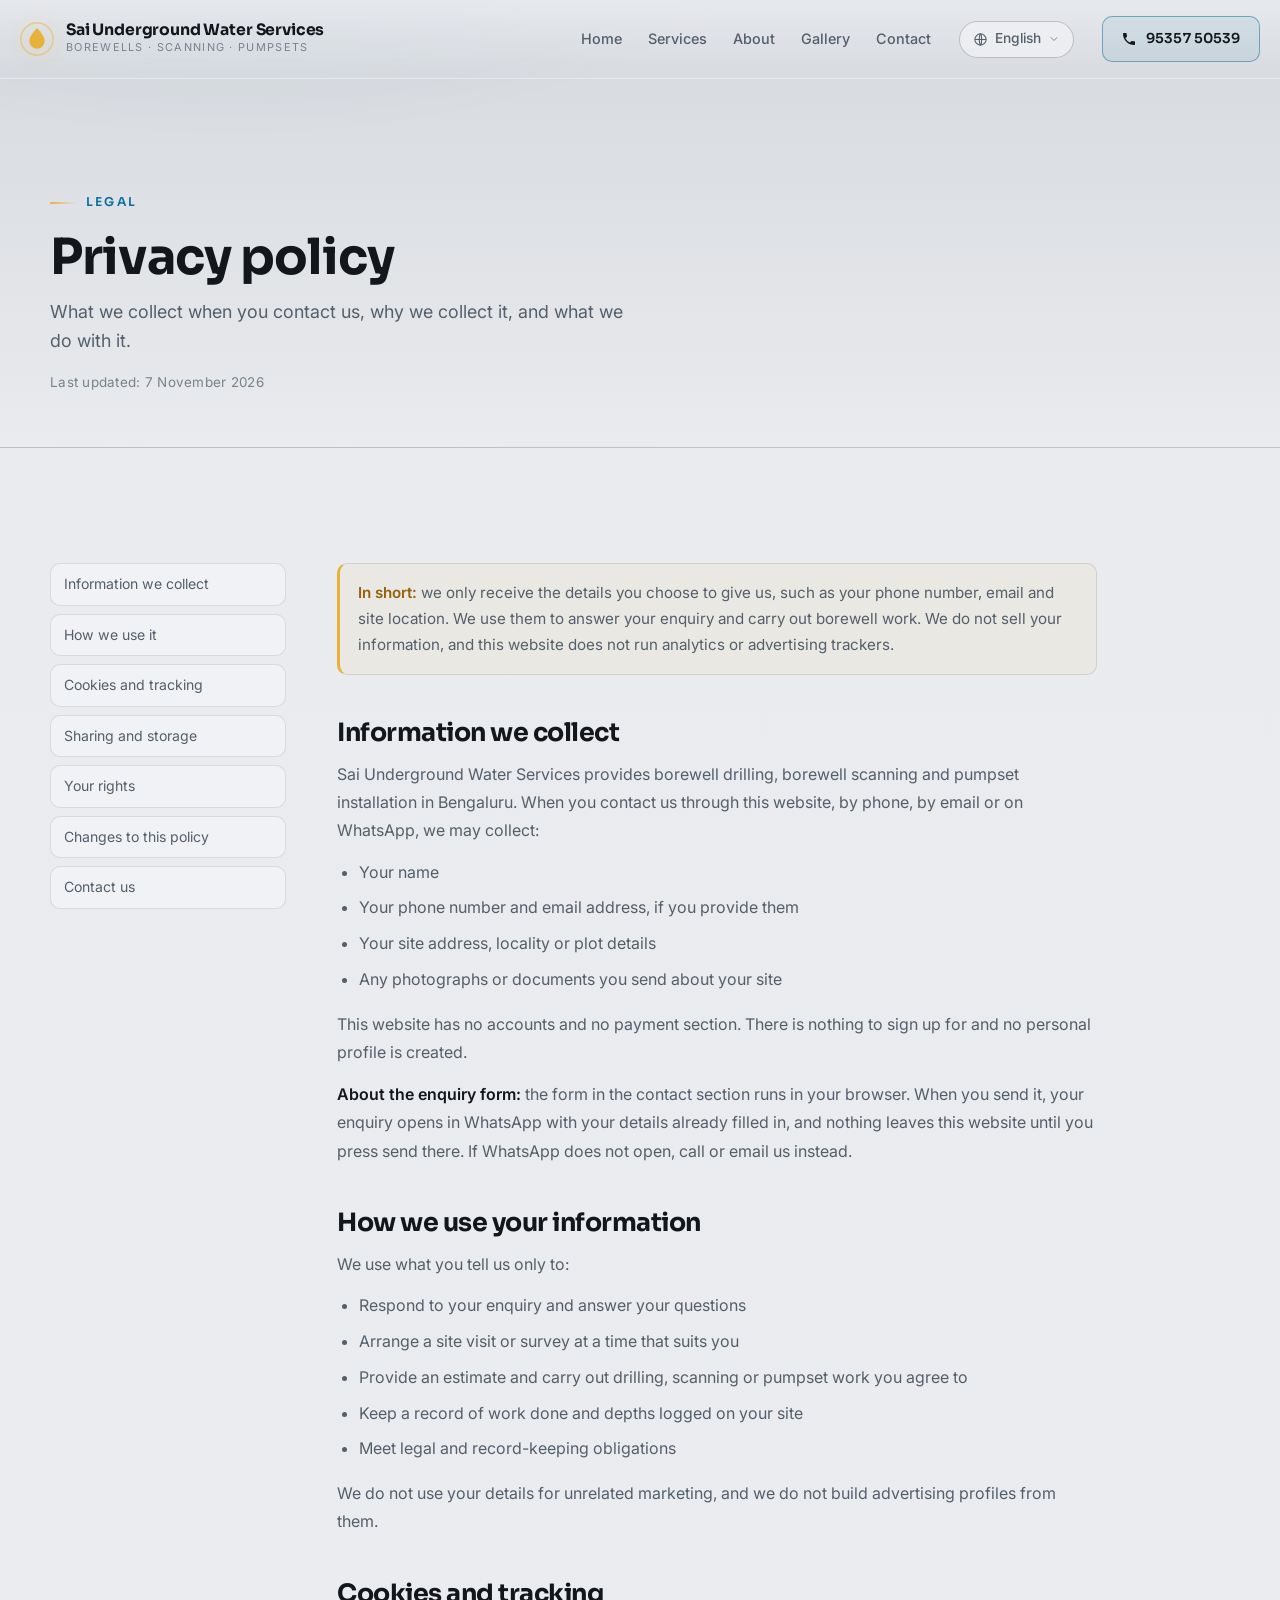
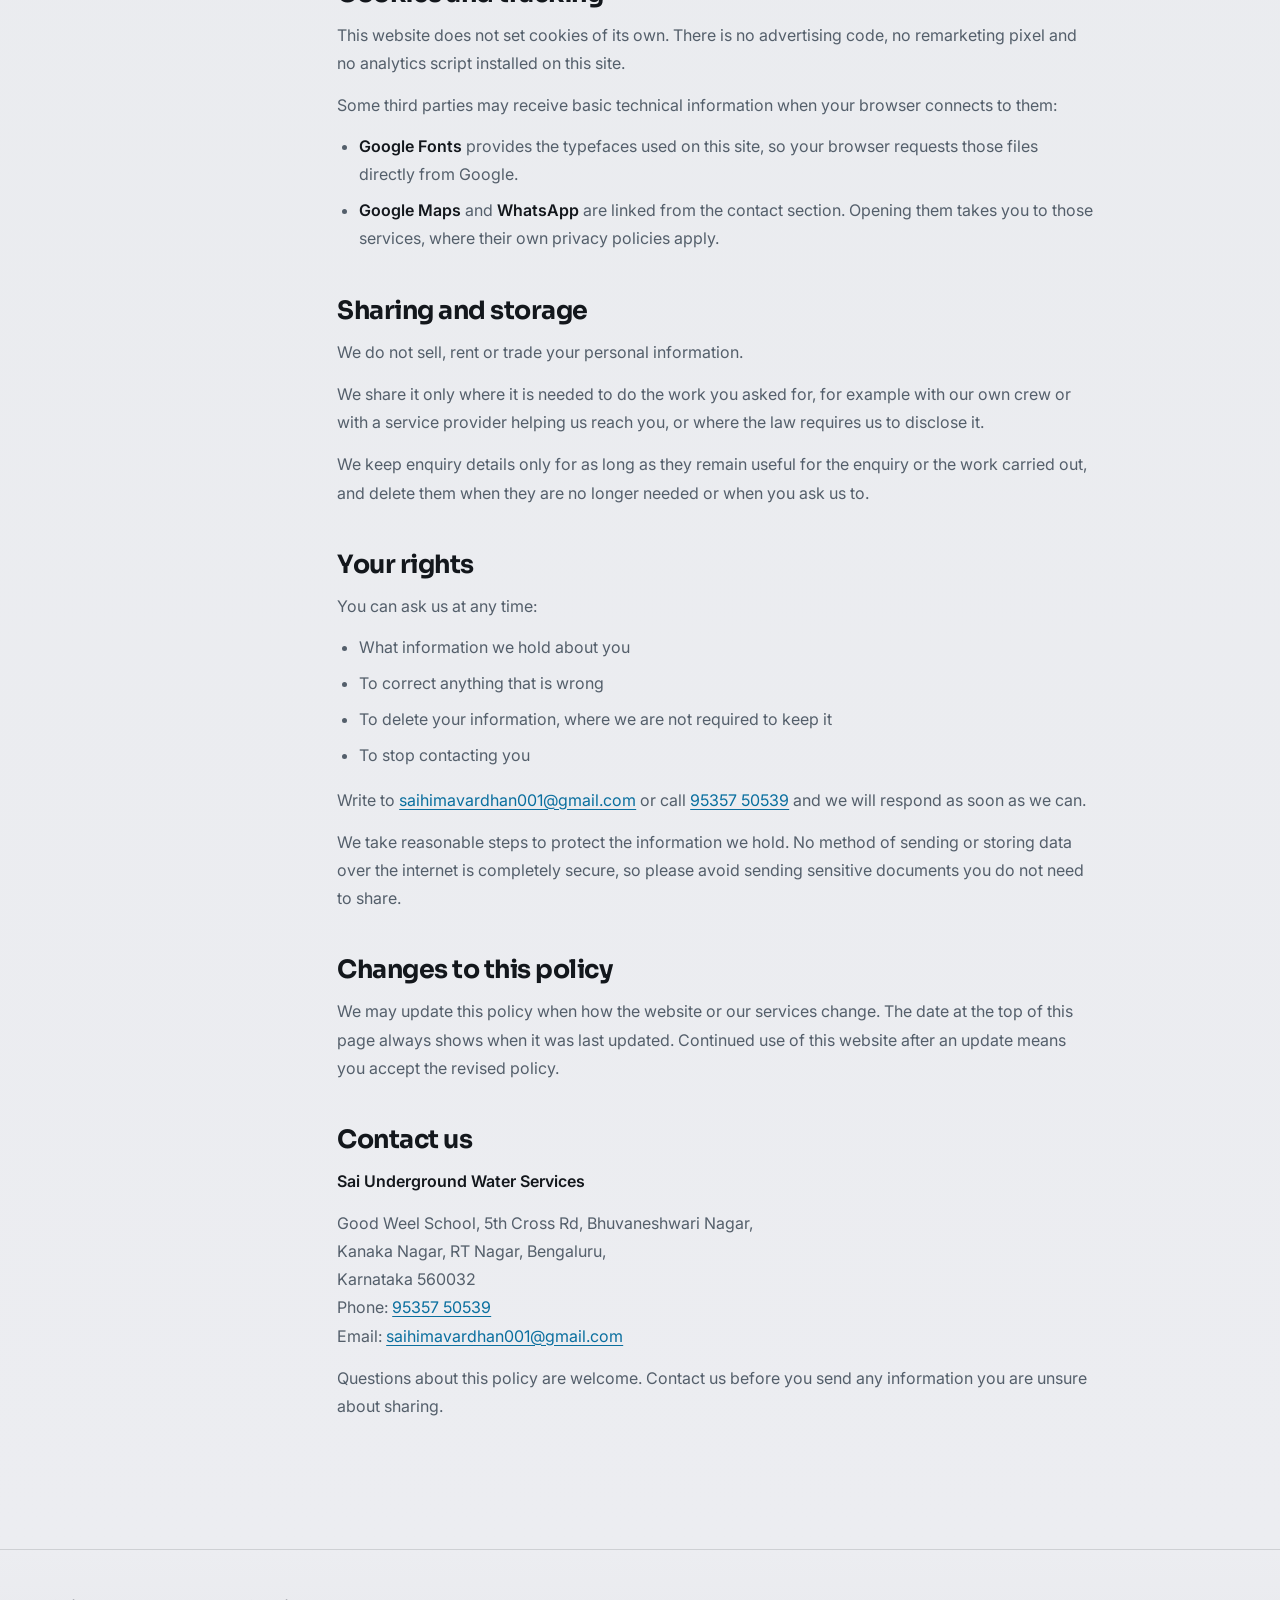
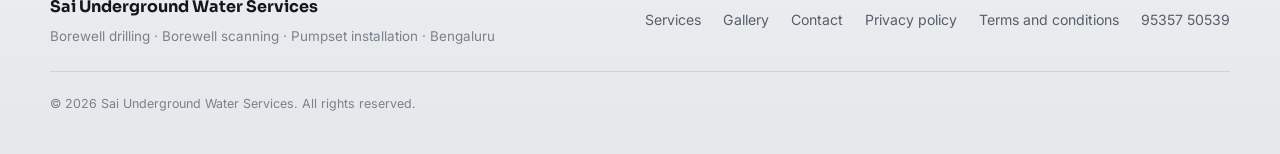
==== commit 8293564d: "Add Kannada, Hindi, Telugu and Tamil language switcher A globe button in the header opens a language" ====
--- a/privacy.html
+++ b/privacy.html
@@ -3,8 +3,8 @@
 <head>
 <meta charset="utf-8">
 <meta name="viewport" content="width=device-width, initial-scale=1">
-<title>Privacy Policy | Sai Underground Water Services</title>
-<meta name="description" content="How Sai Underground Water Services collects, uses and protects your information when you call, email or use this website.">
+<title data-i18n="meta.title.privacy">Privacy Policy | Sai Underground Water Services</title>
+<meta name="description" data-i18n-attrs="content:meta.desc.privacy" content="How Sai Underground Water Services collects, uses and protects your information when you call, email or use this website.">
 <meta name="robots" content="index, follow">
 <meta name="theme-color" content="#0a1522">
 <link rel="icon" href="assets/favicon.svg" type="image/svg+xml">
@@ -12,13 +12,15 @@
 <link rel="apple-touch-icon" href="assets/apple-touch-icon.png">
 <link rel="preconnect" href="https://fonts.googleapis.com">
 <link rel="preconnect" href="https://fonts.gstatic.com" crossorigin>
-<link href="https://fonts.googleapis.com/css2?family=Sora:wght@500;600;700;800&family=Inter:wght@400;500;600&display=swap" rel="stylesheet">
+<link href="https://fonts.googleapis.com/css2?family=Inter:wght@400;500;600&family=Noto+Sans+Devanagari:wght@400;500;600;700&family=Noto+Sans+Kannada:wght@400;500;600;700&family=Noto+Sans+Tamil:wght@400;500;600;700&family=Noto+Sans+Telugu:wght@400;500;600;700&family=Sora:wght@500;600;700;800&display=swap" rel="stylesheet">
 <link rel="stylesheet" href="css/styles.css">
 <noscript>
   <style>
     .reveal { opacity: 1 !important; transform: none !important; }
     .nav-burger { display: none !important; }
     .nav-links { display: flex !important; }
+    /* without the language engine the switcher would be a dead button */
+    .lang { display: none !important; }
   </style>
 </noscript>
 </head>
@@ -29,7 +31,7 @@
 <!-- ================= NAV ================= -->
 <header class="nav" id="nav">
   <div class="nav-inner">
-    <a class="brand" href="index.html" aria-label="Sai Underground Water Services home">
+    <a class="brand" href="index.html" aria-label="Sai Underground Water Services home" data-i18n-attrs="aria-label:nav.brandAria">
       <span class="brand-mark" aria-hidden="true">
         <svg viewBox="0 0 40 40" width="34" height="34">
           <circle cx="20" cy="20" r="19" fill="none" stroke="currentColor" stroke-width="2" opacity=".45"/>
@@ -38,34 +40,43 @@
       </span>
       <span class="brand-text">
         <strong>Sai Underground Water Services</strong>
-        <small>Borewells · Scanning · Pumpsets</small>
+        <small data-i18n="nav.tagline">Borewells · Scanning · Pumpsets</small>
       </span>
     </a>
 
-    <nav class="nav-links" aria-label="Primary">
-      <a href="index.html">Home</a>
-      <a href="index.html#services">Services</a>
-      <a href="index.html#about">About</a>
-      <a href="index.html#gallery">Gallery</a>
-      <a href="index.html#contact">Contact</a>
+    <nav class="nav-links" aria-label="Primary" data-i18n-attrs="aria-label:nav.primary">
+      <a href="index.html" data-i18n="nav.home">Home</a>
+      <a href="index.html#services" data-i18n="nav.services">Services</a>
+      <a href="index.html#about" data-i18n="nav.about">About</a>
+      <a href="index.html#gallery" data-i18n="nav.gallery">Gallery</a>
+      <a href="index.html#contact" data-i18n="nav.contact">Contact</a>
     </nav>
+
+    <div class="lang" id="langSwitch">
+      <button class="lang-btn" id="langBtn" type="button" aria-haspopup="true" aria-expanded="false" aria-controls="langMenu">
+        <svg class="lang-globe" viewBox="0 0 24 24" width="15" height="15" aria-hidden="true"><circle cx="12" cy="12" r="9" fill="none" stroke="currentColor" stroke-width="1.7"/><path d="M3 12h18M12 3c2.5 2.6 2.5 15.4 0 18M12 3c-2.5 2.6-2.5 15.4 0 18" fill="none" stroke="currentColor" stroke-width="1.7"/></svg>
+        <span class="lang-cur" id="langCur">English</span>
+        <svg class="lang-caret" viewBox="0 0 24 24" width="12" height="12" aria-hidden="true"><path d="M6 9l6 6 6-6" fill="none" stroke="currentColor" stroke-width="2" stroke-linecap="round" stroke-linejoin="round"/></svg>
+      </button>
+      <div class="lang-menu" id="langMenu" role="menu" aria-label="Language" data-i18n-attrs="aria-label:lang.menuLabel" hidden></div>
+    </div>
 
     <a class="btn btn-call" href="tel:+919535750539">
       <svg viewBox="0 0 24 24" width="16" height="16" aria-hidden="true"><path d="M6.6 10.8a15.1 15.1 0 0 0 6.6 6.6l2.2-2.2a1 1 0 0 1 1-.25 11.4 11.4 0 0 0 3.6.57 1 1 0 0 1 1 1V20a1 1 0 0 1-1 1A17 17 0 0 1 3 4a1 1 0 0 1 1-1h3.5a1 1 0 0 1 1 1 11.4 11.4 0 0 0 .57 3.6 1 1 0 0 1-.25 1z" fill="currentColor"/></svg>
       95357 50539
     </a>
 
-    <button class="nav-burger" id="navBurger" aria-label="Open menu" aria-expanded="false" aria-controls="navDrawer">
+    <button class="nav-burger" id="navBurger" aria-label="Open menu" aria-expanded="false" aria-controls="navDrawer" data-i18n-attrs="aria-label:nav.menuOpen">
       <span></span><span></span><span></span>
     </button>
   </div>
   <div class="nav-drawer" id="navDrawer">
-    <a href="index.html">Home</a>
-    <a href="index.html#services">Services</a>
-    <a href="index.html#about">About</a>
-    <a href="index.html#gallery">Gallery</a>
-    <a href="index.html#contact">Contact</a>
-    <a class="btn btn-call" href="tel:+919535750539">Call 95357 50539</a>
+    <a href="index.html" data-i18n="nav.home">Home</a>
+    <a href="index.html#services" data-i18n="nav.services">Services</a>
+    <a href="index.html#about" data-i18n="nav.about">About</a>
+    <a href="index.html#gallery" data-i18n="nav.gallery">Gallery</a>
+    <a href="index.html#contact" data-i18n="nav.contact">Contact</a>
+    <a class="btn btn-call" href="tel:+919535750539" data-i18n="nav.callFull">Call 95357 50539</a>
   </div>
 </header>
 
@@ -73,89 +84,89 @@
 
 <div class="page-head">
   <div class="container">
-    <p class="eyebrow">Legal</p>
-    <h1>Privacy policy</h1>
-    <p class="sec-sub">What we collect when you contact us, why we collect it, and what we do with it.</p>
-    <p class="meta">Last updated: 7 November 2026</p>
+    <p class="eyebrow" data-i18n="legal.eyebrow">Legal</p>
+    <h1 data-i18n="privacy.h1">Privacy policy</h1>
+    <p class="sec-sub" data-i18n="privacy.sub">What we collect when you contact us, why we collect it, and what we do with it.</p>
+    <p class="meta" data-i18n="legal.updated">Last updated: 7 November 2026</p>
   </div>
 </div>
 
 <section class="section">
   <div class="container legal">
 
-    <nav class="legal-nav" aria-label="On this page">
-      <a href="#collect">Information we collect</a>
-      <a href="#use">How we use it</a>
-      <a href="#cookies">Cookies and tracking</a>
-      <a href="#sharing">Sharing and storage</a>
-      <a href="#rights">Your rights</a>
-      <a href="#changes">Changes to this policy</a>
-      <a href="#contact-us">Contact us</a>
+    <nav class="legal-nav" aria-label="On this page" data-i18n-attrs="aria-label:legal.onThisPage">
+      <a href="#collect" data-i18n="privacy.nav1">Information we collect</a>
+      <a href="#use" data-i18n="privacy.nav2">How we use it</a>
+      <a href="#cookies" data-i18n="privacy.nav3">Cookies and tracking</a>
+      <a href="#sharing" data-i18n="privacy.nav4">Sharing and storage</a>
+      <a href="#rights" data-i18n="privacy.nav5">Your rights</a>
+      <a href="#changes" data-i18n="privacy.nav6">Changes to this policy</a>
+      <a href="#contact-us" data-i18n="privacy.nav7">Contact us</a>
     </nav>
 
     <div class="legal-body">
 
-      <p class="callout"><strong>In short:</strong> we only receive the details you choose to give us, such as your phone number, email and site location. We use them to answer your enquiry and carry out borewell work. We do not sell your information, and this website does not run analytics or advertising trackers.</p>
-
-      <h2 id="collect">Information we collect</h2>
-      <p>Sai Underground Water Services provides borewell drilling, borewell scanning and pumpset installation in Bengaluru. When you contact us through this website, by phone, by email or on WhatsApp, we may collect:</p>
-      <ul>
-        <li>Your name</li>
-        <li>Your phone number and email address, if you provide them</li>
-        <li>Your site address, locality or plot details</li>
-        <li>Any photographs or documents you send about your site</li>
-      </ul>
-      <p>This website has no accounts and no payment section. There is nothing to sign up for and no personal profile is created.</p>
-      <p><strong>About the enquiry form:</strong> the form in the contact section runs in your browser. When you send it, your enquiry opens in WhatsApp with your details already filled in, and nothing leaves this website until you press send there. If WhatsApp does not open, call or email us instead.</p>
-
-      <h2 id="use">How we use your information</h2>
-      <p>We use what you tell us only to:</p>
-      <ul>
-        <li>Respond to your enquiry and answer your questions</li>
-        <li>Arrange a site visit or survey at a time that suits you</li>
-        <li>Provide an estimate and carry out drilling, scanning or pumpset work you agree to</li>
-        <li>Keep a record of work done and depths logged on your site</li>
-        <li>Meet legal and record-keeping obligations</li>
-      </ul>
-      <p>We do not use your details for unrelated marketing, and we do not build advertising profiles from them.</p>
-
-      <h2 id="cookies">Cookies and tracking</h2>
-      <p>This website does not set cookies of its own. There is no advertising code, no remarketing pixel and no analytics script installed on this site.</p>
-      <p>Some third parties may receive basic technical information when your browser connects to them:</p>
-      <ul>
-        <li><strong>Google Fonts</strong> provides the typefaces used on this site, so your browser requests those files directly from Google.</li>
-        <li><strong>Google Maps</strong> and <strong>WhatsApp</strong> are linked from the contact section. Opening them takes you to those services, where their own privacy policies apply.</li>
-      </ul>
-
-      <h2 id="sharing">Sharing and storage</h2>
-      <p>We do not sell, rent or trade your personal information.</p>
-      <p>We share it only where it is needed to do the work you asked for, for example with our own crew or with a service provider helping us reach you, or where the law requires us to disclose it.</p>
-      <p>We keep enquiry details only for as long as they remain useful for the enquiry or the work carried out, and delete them when they are no longer needed or when you ask us to.</p>
-
-      <h2 id="rights">Your rights</h2>
-      <p>You can ask us at any time:</p>
-      <ul>
-        <li>What information we hold about you</li>
-        <li>To correct anything that is wrong</li>
-        <li>To delete your information, where we are not required to keep it</li>
-        <li>To stop contacting you</li>
-      </ul>
-      <p>Write to <a href="mailto:saihimavardhan001@gmail.com">saihimavardhan001@gmail.com</a> or call <a href="tel:+919535750539">95357 50539</a> and we will respond as soon as we can.</p>
-      <p>We take reasonable steps to protect the information we hold. No method of sending or storing data over the internet is completely secure, so please avoid sending sensitive documents you do not need to share.</p>
-
-      <h2 id="changes">Changes to this policy</h2>
-      <p>We may update this policy when how the website or our services change. The date at the top of this page always shows when it was last updated. Continued use of this website after an update means you accept the revised policy.</p>
-
-      <h2 id="contact-us">Contact us</h2>
+      <p class="callout" data-i18n-html="privacy.callout"><strong>In short:</strong> we only receive the details you choose to give us, such as your phone number, email and site location. We use them to answer your enquiry and carry out borewell work. We do not sell your information, and this website does not run analytics or advertising trackers.</p>
+
+      <h2 id="collect" data-i18n="privacy.h2a">Information we collect</h2>
+      <p data-i18n="privacy.p1">Sai Underground Water Services provides borewell drilling, borewell scanning and pumpset installation in Bengaluru. When you contact us through this website, by phone, by email or on WhatsApp, we may collect:</p>
+      <ul>
+        <li data-i18n="privacy.li1">Your name</li>
+        <li data-i18n="privacy.li2">Your phone number and email address, if you provide them</li>
+        <li data-i18n="privacy.li3">Your site address, locality or plot details</li>
+        <li data-i18n="privacy.li4">Any photographs or documents you send about your site</li>
+      </ul>
+      <p data-i18n="privacy.p2">This website has no accounts and no payment section. There is nothing to sign up for and no personal profile is created.</p>
+      <p data-i18n-html="privacy.p3"><strong>About the enquiry form:</strong> the form in the contact section runs in your browser. When you send it, your enquiry opens in WhatsApp with your details already filled in, and nothing leaves this website until you press send there. If WhatsApp does not open, call or email us instead.</p>
+
+      <h2 id="use" data-i18n="privacy.h2b">How we use your information</h2>
+      <p data-i18n="privacy.p4">We use what you tell us only to:</p>
+      <ul>
+        <li data-i18n="privacy.li5">Respond to your enquiry and answer your questions</li>
+        <li data-i18n="privacy.li6">Arrange a site visit or survey at a time that suits you</li>
+        <li data-i18n="privacy.li7">Provide an estimate and carry out drilling, scanning or pumpset work you agree to</li>
+        <li data-i18n="privacy.li8">Keep a record of work done and depths logged on your site</li>
+        <li data-i18n="privacy.li9">Meet legal and record-keeping obligations</li>
+      </ul>
+      <p data-i18n="privacy.p5">We do not use your details for unrelated marketing, and we do not build advertising profiles from them.</p>
+
+      <h2 id="cookies" data-i18n="privacy.h2c">Cookies and tracking</h2>
+      <p data-i18n="privacy.p6">This website does not set cookies of its own. There is no advertising code, no remarketing pixel and no analytics script installed on this site.</p>
+      <p data-i18n="privacy.p7">Some third parties may receive basic technical information when your browser connects to them:</p>
+      <ul>
+        <li data-i18n-html="privacy.li10"><strong>Google Fonts</strong> provides the typefaces used on this site, so your browser requests those files directly from Google.</li>
+        <li data-i18n-html="privacy.li11"><strong>Google Maps</strong> and <strong>WhatsApp</strong> are linked from the contact section. Opening them takes you to those services, where their own privacy policies apply.</li>
+      </ul>
+
+      <h2 id="sharing" data-i18n="privacy.h2d">Sharing and storage</h2>
+      <p data-i18n="privacy.p8">We do not sell, rent or trade your personal information.</p>
+      <p data-i18n="privacy.p9">We share it only where it is needed to do the work you asked for, for example with our own crew or with a service provider helping us reach you, or where the law requires us to disclose it.</p>
+      <p data-i18n="privacy.p10">We keep enquiry details only for as long as they remain useful for the enquiry or the work carried out, and delete them when they are no longer needed or when you ask us to.</p>
+
+      <h2 id="rights" data-i18n="privacy.h2e">Your rights</h2>
+      <p data-i18n="privacy.p11">You can ask us at any time:</p>
+      <ul>
+        <li data-i18n="privacy.li12">What information we hold about you</li>
+        <li data-i18n="privacy.li13">To correct anything that is wrong</li>
+        <li data-i18n="privacy.li14">To delete your information, where we are not required to keep it</li>
+        <li data-i18n="privacy.li15">To stop contacting you</li>
+      </ul>
+      <p data-i18n-html="privacy.p12">Write to <a href="mailto:saihimavardhan001@gmail.com">saihimavardhan001@gmail.com</a> or call <a href="tel:+919535750539">95357 50539</a> and we will respond as soon as we can.</p>
+      <p data-i18n="privacy.p13">We take reasonable steps to protect the information we hold. No method of sending or storing data over the internet is completely secure, so please avoid sending sensitive documents you do not need to share.</p>
+
+      <h2 id="changes" data-i18n="privacy.h2f">Changes to this policy</h2>
+      <p data-i18n="privacy.p14">We may update this policy when how the website or our services change. The date at the top of this page always shows when it was last updated. Continued use of this website after an update means you accept the revised policy.</p>
+
+      <h2 id="contact-us" data-i18n="privacy.h2g">Contact us</h2>
       <p><strong>Sai Underground Water Services</strong></p>
       <address>
         Good Weel School, 5th Cross Rd, Bhuvaneshwari Nagar,<br>
         Kanaka Nagar, RT Nagar, Bengaluru,<br>
         Karnataka 560032
       </address>
-      <p>Phone: <a href="tel:+919535750539">95357 50539</a><br>
+      <p data-i18n-html="privacy.contact1">Phone: <a href="tel:+919535750539">95357 50539</a><br>
       Email: <a href="mailto:saihimavardhan001@gmail.com">saihimavardhan001@gmail.com</a></p>
-      <p>Questions about this policy are welcome. Contact us before you send any information you are unsure about sharing.</p>
+      <p data-i18n="privacy.p15">Questions about this policy are welcome. Contact us before you send any information you are unsure about sharing.</p>
 
     </div>
   </div>
@@ -167,20 +178,25 @@
   <div class="container f-inner">
     <div class="f-brand">
       <strong>Sai Underground Water Services</strong>
-      <p>Borewell drilling · Borewell scanning · Pumpset installation · Bengaluru</p>
+      <p data-i18n="footer.tag">Borewell drilling · Borewell scanning · Pumpset installation · Bengaluru</p>
     </div>
-    <nav class="f-links" aria-label="Footer">
-      <a href="index.html#services">Services</a>
-      <a href="index.html#gallery">Gallery</a>
-      <a href="index.html#contact">Contact</a>
-      <a href="privacy.html">Privacy policy</a>
-      <a href="terms.html">Terms and conditions</a>
+    <nav class="f-links" aria-label="Footer" data-i18n-attrs="aria-label:footer.aria">
+      <a href="index.html#services" data-i18n="nav.services">Services</a>
+      <a href="index.html#gallery" data-i18n="nav.gallery">Gallery</a>
+      <a href="index.html#contact" data-i18n="nav.contact">Contact</a>
+      <a href="privacy.html" data-i18n="footer.privacy">Privacy policy</a>
+      <a href="terms.html" data-i18n="footer.terms">Terms and conditions</a>
       <a href="tel:+919535750539">95357 50539</a>
     </nav>
-    <p class="f-copy">© <span id="year">2026</span> Sai Underground Water Services. All rights reserved.</p>
+    <p class="f-copy"><span aria-hidden="true">© </span><span id="year">2026</span> <span data-i18n="footer.copy">Sai Underground Water Services. All rights reserved.</span></p>
   </div>
 </footer>
 
+<script src="js/i18n.js"></script>
+<script src="js/lang-kn.js"></script>
+<script src="js/lang-hi.js"></script>
+<script src="js/lang-te.js"></script>
+<script src="js/lang-ta.js"></script>
 <script src="js/main.js"></script>
 </body>
 </html>
--- a/css/styles.css
+++ b/css/styles.css
@@ -39,8 +39,12 @@
   --radius-sm: 12px;
   --max: 1180px;
   --ease: cubic-bezier(0.22, 0.61, 0.36, 1);
-  --font-head: "Sora", system-ui, -apple-system, "Segoe UI", sans-serif;
-  --font-body: "Inter", system-ui, -apple-system, "Segoe UI", sans-serif;
+  --font-head: "Sora", "Noto Sans Devanagari", "Noto Sans Kannada",
+    "Noto Sans Telugu", "Noto Sans Tamil", system-ui, -apple-system, "Segoe UI",
+    sans-serif;
+  --font-body: "Inter", "Noto Sans Devanagari", "Noto Sans Kannada",
+    "Noto Sans Telugu", "Noto Sans Tamil", system-ui, -apple-system, "Segoe UI",
+    sans-serif;
 }
 
 /* The full-bleed journey scene, the nav while it sits over that scene,
@@ -498,6 +502,139 @@
 }
 
 /* =========================================================
+   LANGUAGE SWITCHER
+   ========================================================= */
+
+.lang {
+  position: relative;
+  flex: none;
+}
+
+.lang-btn {
+  display: inline-flex;
+  align-items: center;
+  gap: 7px;
+  padding: 10px 13px;
+  border-radius: 999px;
+  border: 1px solid var(--line-strong);
+  background: var(--ghost-bg);
+  color: var(--muted);
+  font-family: var(--font-body);
+  font-size: 0.86rem;
+  font-weight: 500;
+  line-height: 1;
+  cursor: pointer;
+  transition: color 0.3s var(--ease), background 0.3s var(--ease),
+    border-color 0.3s var(--ease);
+}
+
+.lang-btn:hover,
+.lang-btn[aria-expanded="true"] {
+  color: var(--ink);
+  background: var(--ghost-hover-bg);
+  border-color: var(--spot-line);
+}
+
+.lang-globe,
+.lang-caret {
+  flex: none;
+  transition: transform 0.3s var(--ease);
+}
+
+.lang-caret {
+  opacity: 0.7;
+}
+
+.lang-btn[aria-expanded="true"] .lang-caret {
+  transform: rotate(180deg);
+}
+
+.lang-cur {
+  white-space: nowrap;
+}
+
+.lang-menu {
+  position: absolute;
+  top: calc(100% + 10px);
+  right: 0;
+  min-width: 194px;
+  padding: 6px;
+  display: flex;
+  flex-direction: column;
+  gap: 2px;
+  border-radius: 14px;
+  border: 1px solid var(--line);
+  background: var(--nav-panel);
+  backdrop-filter: blur(16px);
+  -webkit-backdrop-filter: blur(16px);
+  box-shadow: var(--shadow-lg);
+  z-index: 120;
+}
+
+/* `hidden` has to beat the display:flex above */
+.lang-menu[hidden] {
+  display: none;
+}
+
+.lang-menu button {
+  display: flex;
+  flex-direction: column;
+  align-items: flex-start;
+  gap: 1px;
+  width: 100%;
+  padding: 9px 11px;
+  border: 0;
+  border-radius: 9px;
+  background: transparent;
+  color: var(--muted);
+  font-family: var(--font-body);
+  font-size: 0.94rem;
+  line-height: 1.3;
+  text-align: left;
+  cursor: pointer;
+  transition: background 0.25s var(--ease), color 0.25s var(--ease);
+}
+
+.lang-menu button:hover,
+.lang-menu button:focus-visible {
+  background: var(--spot-glow);
+  color: var(--ink);
+  outline: none;
+}
+
+.lang-menu button[aria-checked="true"] {
+  color: var(--ink);
+  background: linear-gradient(90deg, var(--spot-glow), transparent);
+  box-shadow: inset 3px 0 0 var(--spot-line);
+}
+
+.lang-native {
+  font-weight: 600;
+}
+
+.lang-gloss {
+  font-size: 0.72rem;
+  letter-spacing: 0.04em;
+  color: var(--muted-2);
+}
+
+/* =========================================================
+   INDIC SCRIPTS
+   Devanagari, Kannada, Telugu and Tamil have no letter case and
+   letter-spacing pulls their conjuncts apart, so the small
+   uppercase labels relax as soon as the page leaves English.
+   ========================================================= */
+
+html:not([lang="en"]) .eyebrow,
+html:not([lang="en"]) .brand-text small,
+html:not([lang="en"]) .scroll-hint,
+html:not([lang="en"]) .c-card h3,
+html:not([lang="en"]) .enquiry label {
+  text-transform: none;
+  letter-spacing: normal;
+}
+
+/* =========================================================
    JOURNEY / CINEMATIC SCROLL SCENE
    ========================================================= */
 
@@ -1392,8 +1529,15 @@
     display: none;
   }
 
+  /* the language switcher stays in the bar, so it takes over the job
+     of pushing the row to the right once the links are gone */
+  .lang {
+    margin-left: auto;
+  }
+
   .nav-burger {
     display: flex;
+    margin-left: 0;
   }
 
   .about-grid {
@@ -1498,15 +1642,23 @@
 }
 
 @media (max-width: 560px) {
-  .brand-text small {
+  /* room for the language switcher: the mark carries the brand */
+  .brand-text {
     display: none;
   }
 
-  .brand-text strong {
-    font-size: 0.84rem;
-    white-space: normal;
-    max-width: 170px;
-    line-height: 1.2;
+  .nav-inner {
+    gap: 14px;
+  }
+
+  .lang-btn {
+    padding: 10px 11px;
+    gap: 6px;
+    font-size: 0.82rem;
+  }
+
+  .lang-caret {
+    display: none;
   }
 
   .hero-copy h1 {
